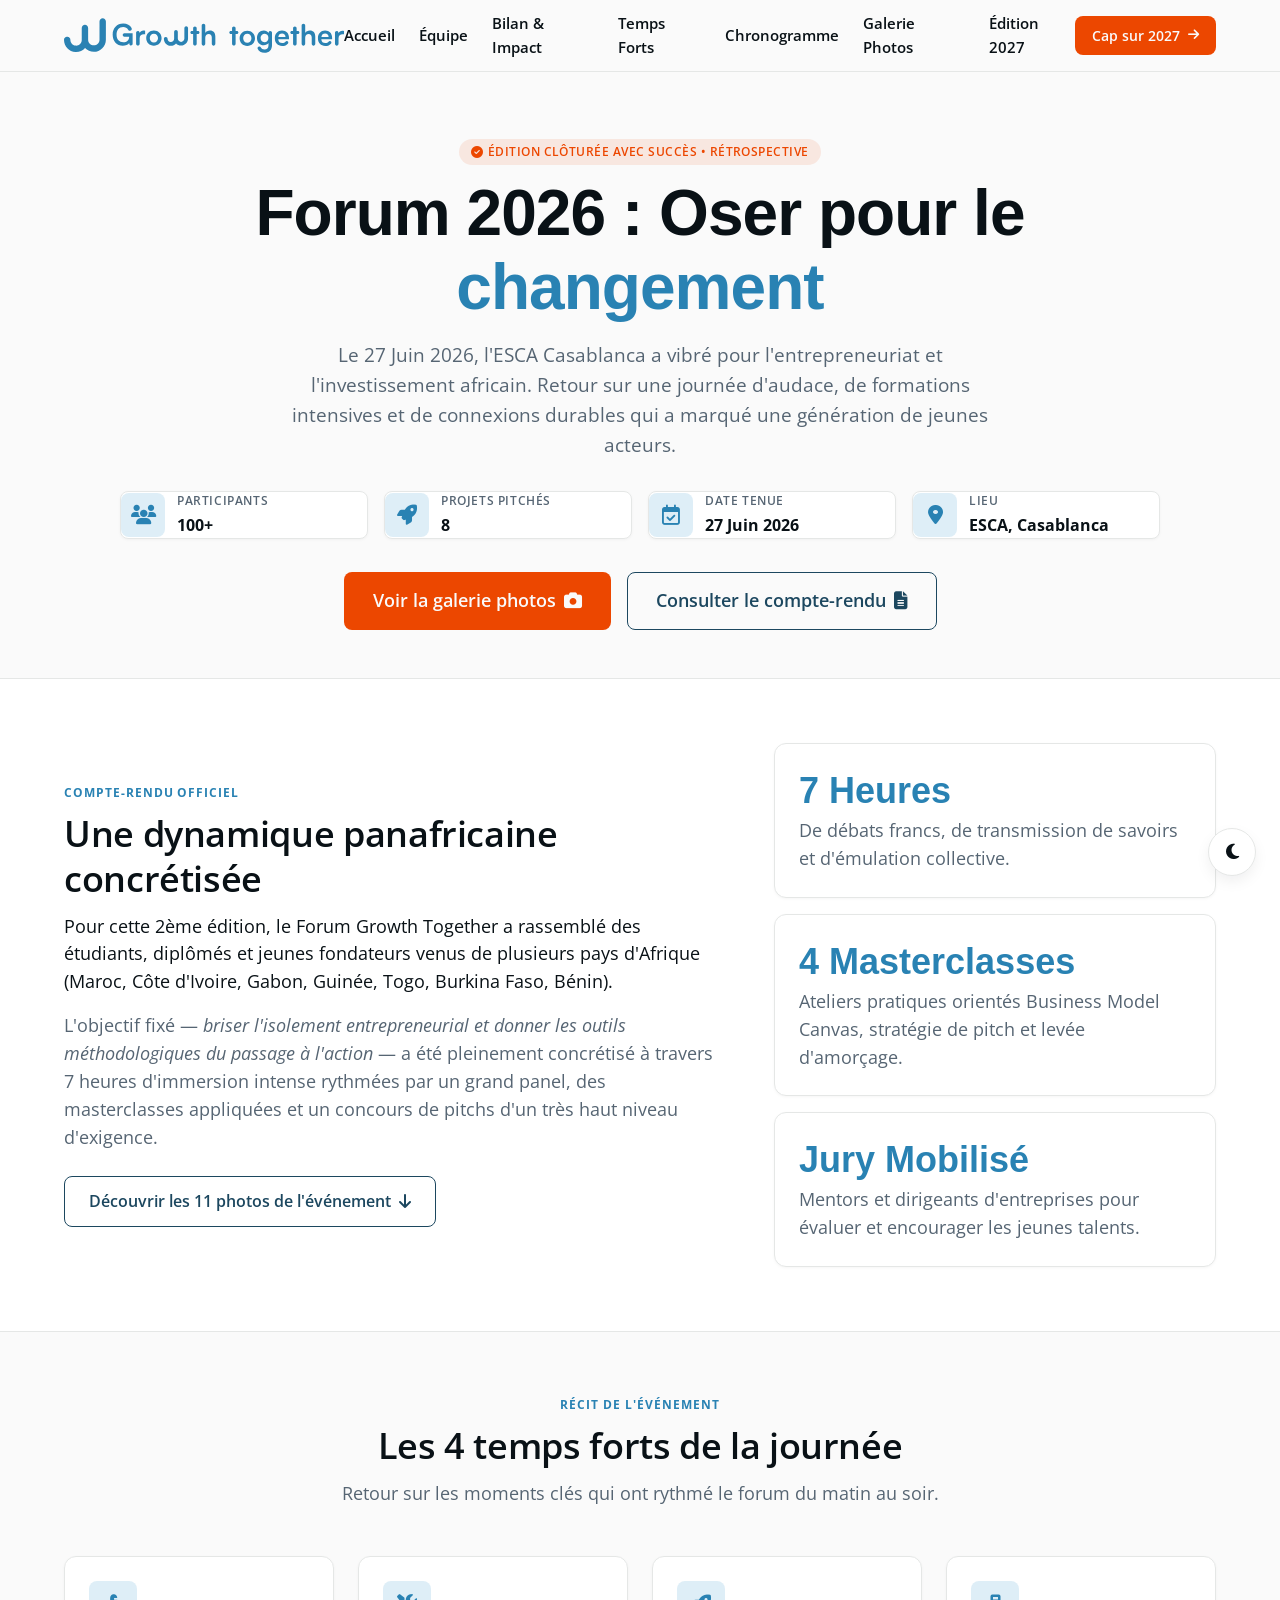
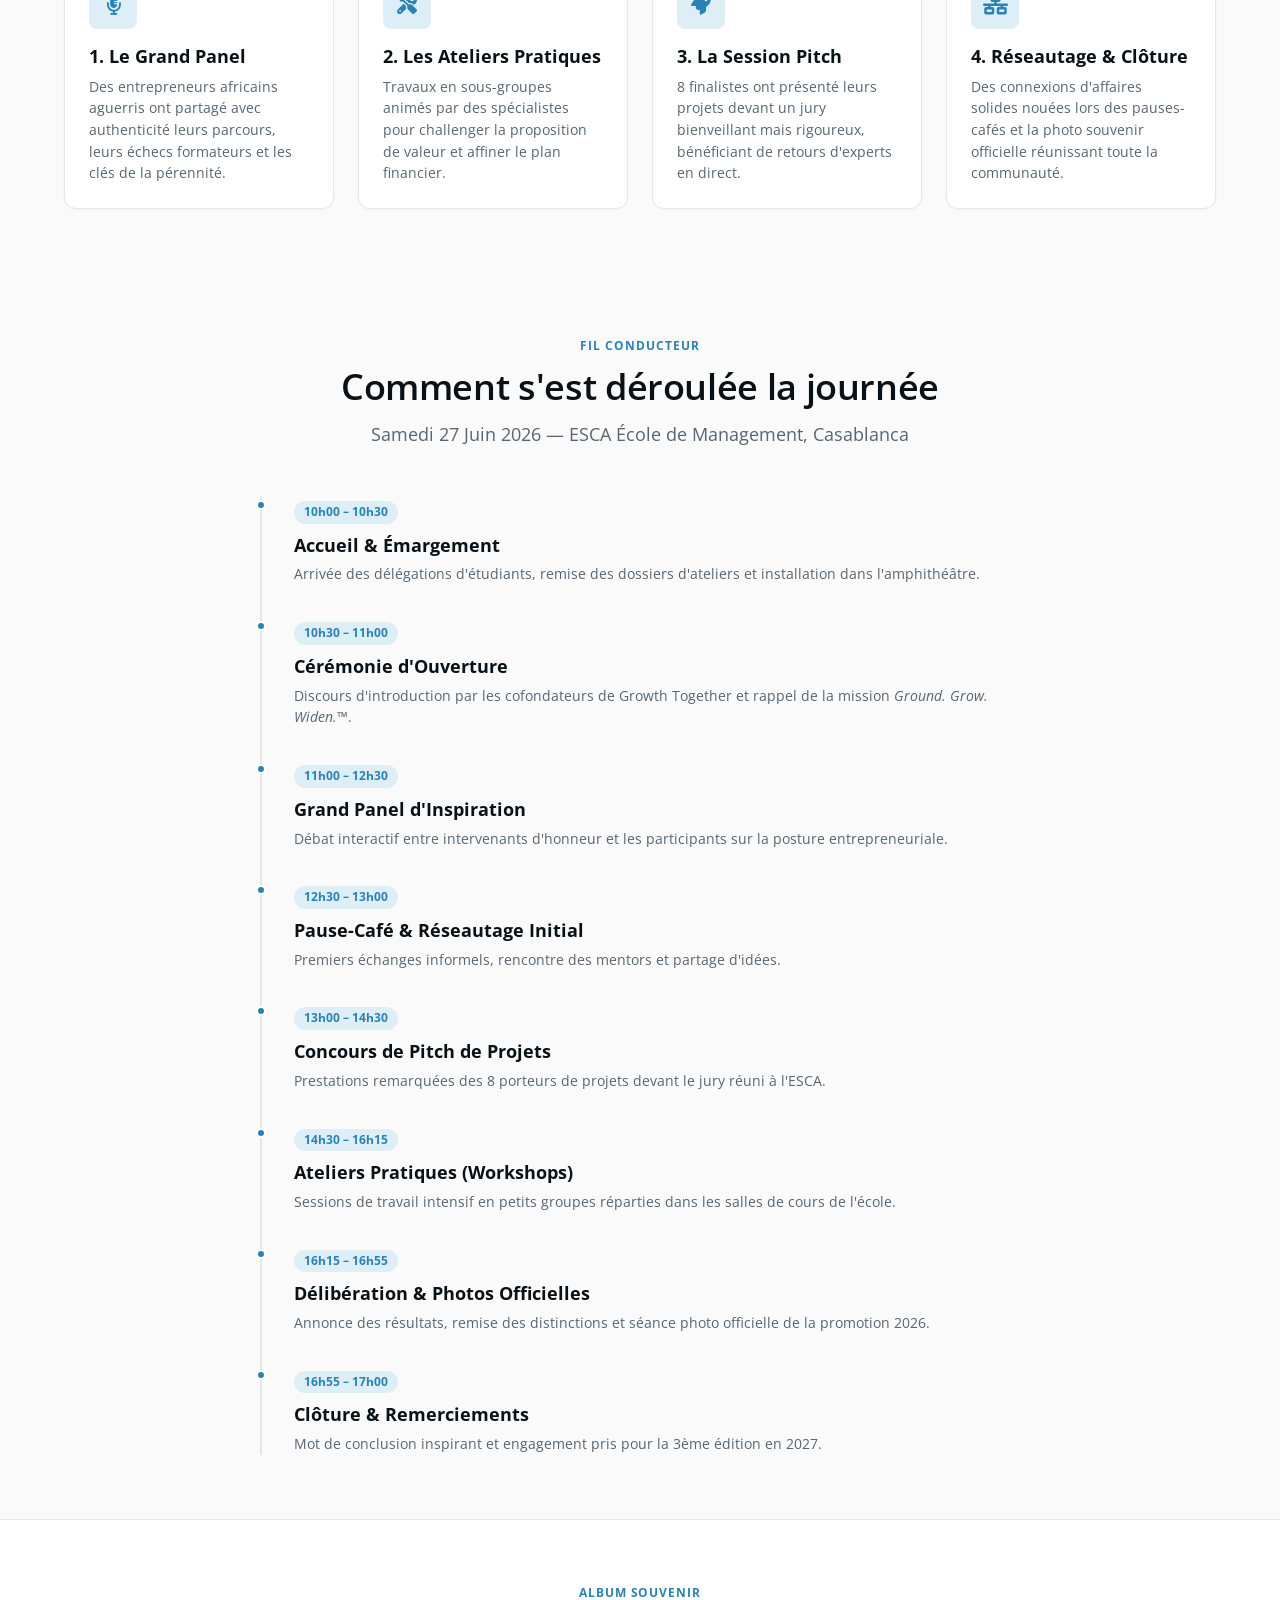
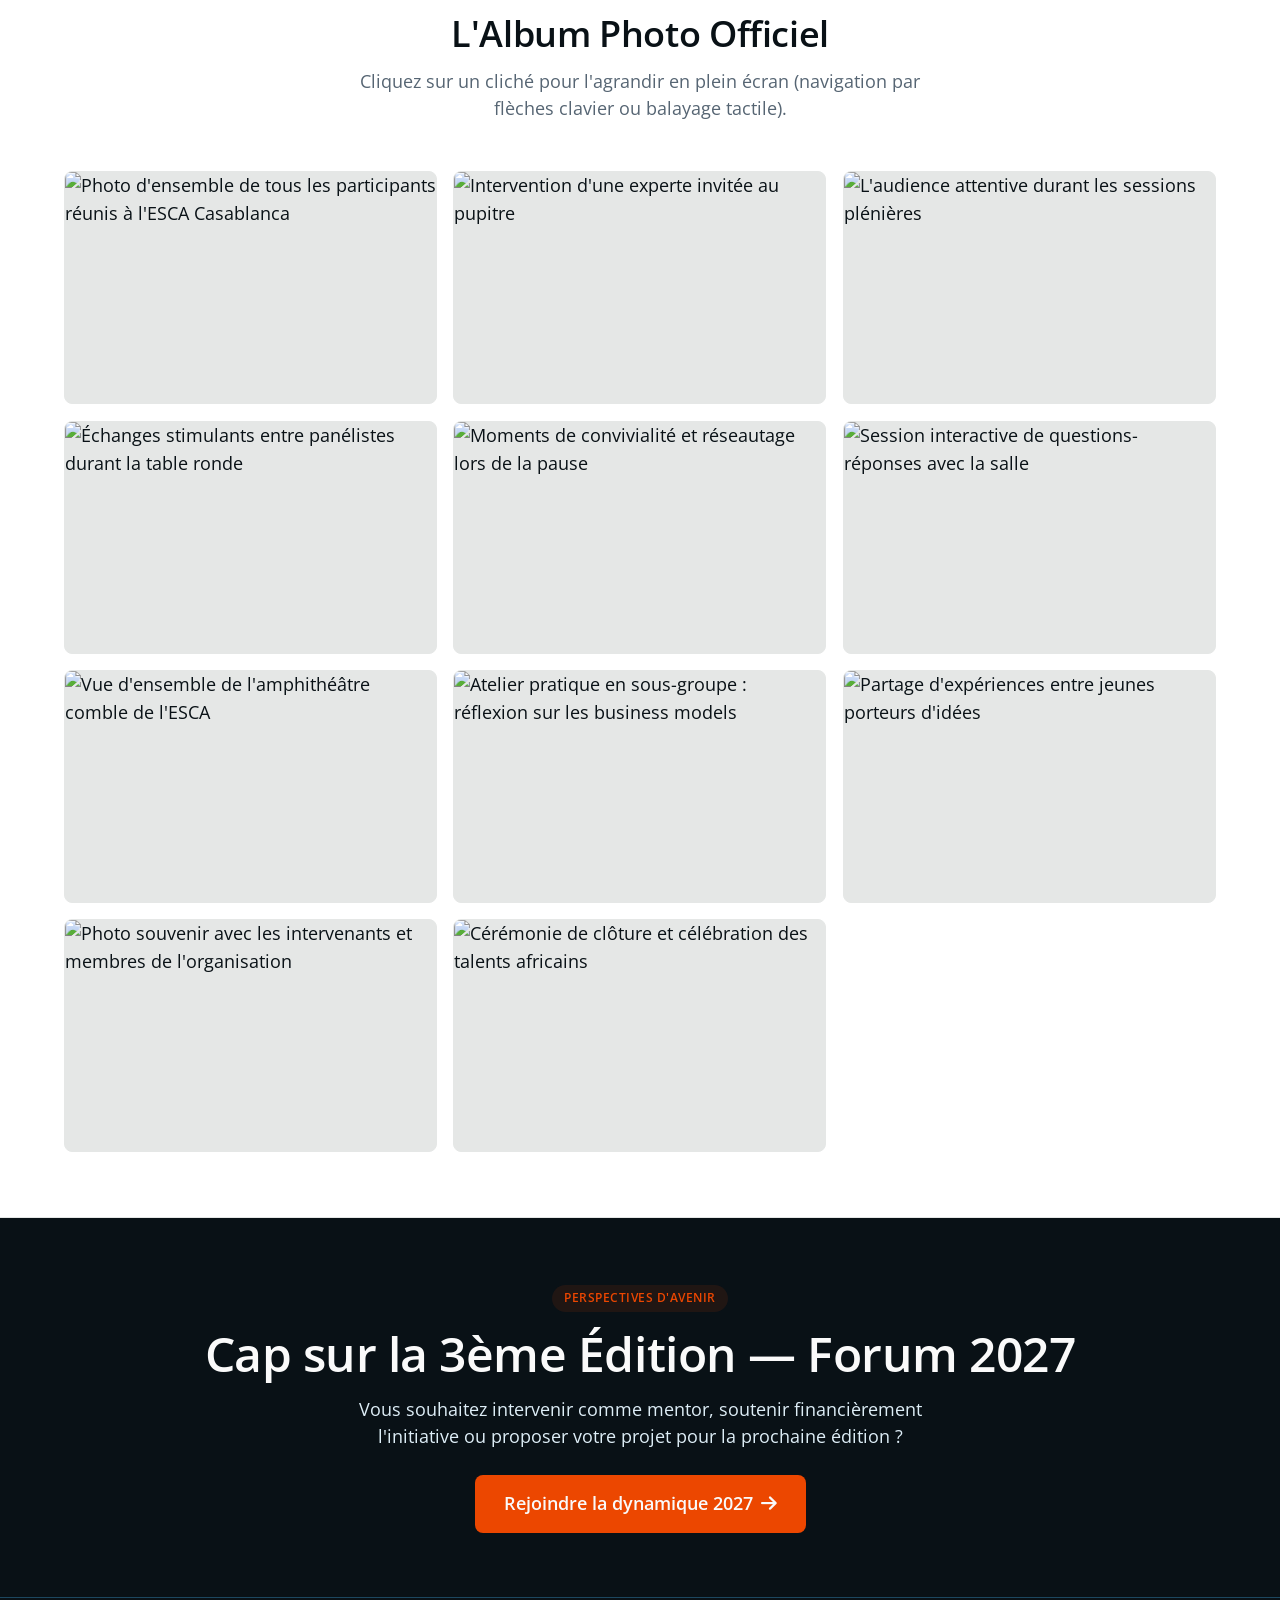
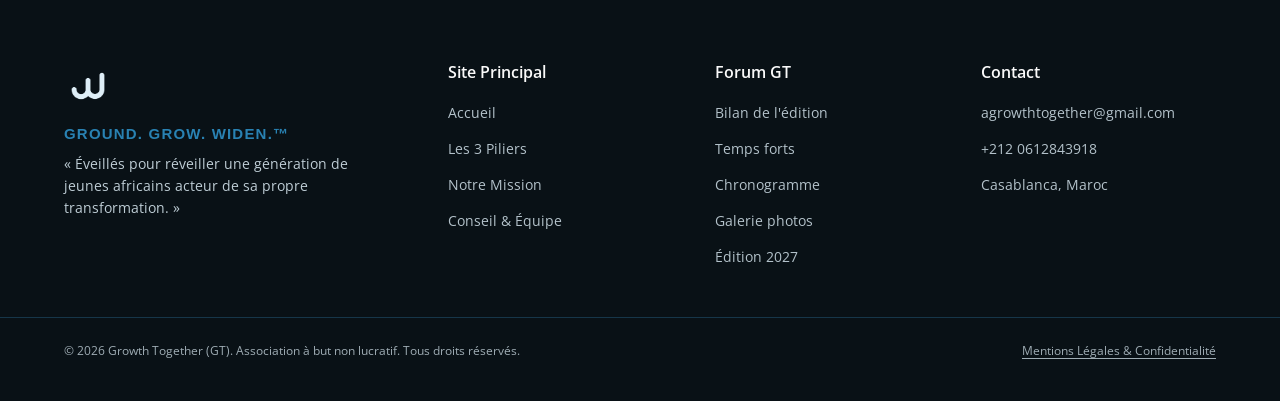
==== forum/index.html @ d7369651 "Refonte du site avec la nouvelle charte graphique GT - Nouvelle identité : logo, palette et tokens d" ====
<!DOCTYPE html>
<html lang="fr" data-theme="light">
<head>
  <meta charset="UTF-8">
  <meta name="viewport" content="width=device-width, initial-scale=1.0">
  <title>Rétrospective Forum Growth Together 2026 | Oser pour le changement</title>
  <meta name="description" content="Rétrospective complète de la 2ème édition du Forum sur l'entrepreneuriat et l'investissement de Growth Together, tenue le 27 Juin 2026 à l'ESCA Casablanca.">
  
  <!-- Favicon -->
  <link rel="icon" type="image/png" href="../assets/logo.png">

  <!-- Polices Officielles du Design System : Satoshi & Open Sans -->
  <link rel="preconnect" href="https://api.fontshare.com">
  <link rel="preconnect" href="https://fonts.googleapis.com">
  <link rel="preconnect" href="https://fonts.gstatic.com" crossorigin>
  <link rel="stylesheet" href="https://api.fontshare.com/v2/css?f[]=satoshi@500,700&display=swap">
  <link rel="stylesheet" href="https://fonts.googleapis.com/css2?family=Open+Sans:ital,wght@0,400;0,500;0,600;0,700;1,400;1,600&display=swap">

  <!-- Icônes Font Awesome -->
  <link rel="stylesheet" href="https://cdnjs.cloudflare.com/ajax/libs/font-awesome/6.4.0/css/all.min.css">

  <!-- Stylesheets -->
  <link rel="stylesheet" href="../css/tokens.css">
  <link rel="stylesheet" href="../css/style.css">
  <link rel="stylesheet" href="css/forum.css">

  <!-- Prévention du FOUC de thème -->
  <script>
    const savedTheme = localStorage.getItem('gt-theme');
    if (savedTheme === 'dark' || savedTheme === 'light') {
      document.documentElement.setAttribute('data-theme', savedTheme);
    }
  </script>
</head>

<body>
  <!-- Lien d'évitement accessibilité -->
  <a href="#main-content" class="sr-only-focusable">Aller au contenu principal</a>

  <!-- Barre de Navigation Supérieure -->
  <header>
    <nav class="navbar" id="navbar" aria-label="Navigation principale">
      <div class="container nav-container">
        <a href="../index.html" class="nav-brand" aria-label="Accueil Growth Together">
          <img src="../assets/Fichier 239gt logo.svg" alt="Growth Together" class="nav-logo-svg" height="38">
        </a>

        <div class="nav-menu" id="nav-menu">
          <a href="../index.html" class="nav-link">Accueil</a>
          <a href="../pages/membres-ag.html" class="nav-link">Équipe</a>
          <a href="#bilan" class="nav-link">Bilan & Impact</a>
          <a href="#temps-forts" class="nav-link">Temps Forts</a>
          <a href="#programme" class="nav-link">Chronogramme</a>
          <a href="#galerie" class="nav-link">Galerie Photos</a>
          <a href="#edition-2027" class="nav-link">Édition 2027</a>
        </div>

        <div class="nav-actions">
          <a href="#edition-2027" class="btn btn-accent btn-sm">
            Cap sur 2027 <i class="fas fa-arrow-right" aria-hidden="true" style="font-size: 0.8rem;"></i>
          </a>
          <button class="hamburger" id="hamburger" type="button" aria-label="Ouvrir le menu de navigation" aria-expanded="false" aria-controls="nav-menu">
            <i class="fas fa-bars" aria-hidden="true"></i>
          </button>
        </div>
      </div>
    </nav>
  </header>

  <!-- Contenu Principal -->
  <main id="main-content">
    
    <!-- Hero Forum Rétrospective -->
    <section class="forum-hero" id="hero">
      <div class="container">
        <div class="reveal">
          <span class="badge badge-accent">
            <i class="fas fa-check-circle" aria-hidden="true"></i> Édition Clôturée avec Succès • Rétrospective
          </span>
          <h1 class="forum-hero-title">Forum 2026 : Oser pour le <span class="text-elan">changement</span></h1>
          <p class="forum-hero-subtitle">
            Le 27 Juin 2026, l'ESCA Casablanca a vibré pour l'entrepreneuriat et l'investissement africain. Retour sur une journée d'audace, de formations intensives et de connexions durables qui a marqué une génération de jeunes acteurs.
          </p>
        </div>

        <!-- Barre de Métadonnées Rétrospective -->
        <div class="event-meta-bar reveal reveal-delay-1" aria-label="Bilan chiffré de l'événement">
          <div class="event-meta-item">
            <div class="event-meta-icon" aria-hidden="true">
              <i class="fas fa-users"></i>
            </div>
            <div>
              <span class="event-meta-label">Participants</span>
              <span class="event-meta-value counter-animated" data-target="100" data-suffix="+">0</span>
            </div>
          </div>

          <div class="event-meta-item">
            <div class="event-meta-icon" aria-hidden="true">
              <i class="fas fa-rocket"></i>
            </div>
            <div>
              <span class="event-meta-label">Projets pitchés</span>
              <span class="event-meta-value counter-animated" data-target="8">0</span>
            </div>
          </div>

          <div class="event-meta-item">
            <div class="event-meta-icon" aria-hidden="true">
              <i class="far fa-calendar-check"></i>
            </div>
            <div>
              <span class="event-meta-label">Date tenue</span>
              <span class="event-meta-value">27 Juin 2026</span>
            </div>
          </div>

          <div class="event-meta-item">
            <div class="event-meta-icon" aria-hidden="true">
              <i class="fas fa-map-marker-alt"></i>
            </div>
            <div>
              <span class="event-meta-label">Lieu</span>
              <span class="event-meta-value">ESCA, Casablanca</span>
            </div>
          </div>
        </div>

        <div class="reveal reveal-delay-2" style="display: flex; justify-content: center; gap: var(--gt-space-4); flex-wrap: wrap;">
          <a href="#galerie" class="btn btn-accent btn-lg">
            Voir la galerie photos <i class="fas fa-camera" aria-hidden="true"></i>
          </a>
          <a href="#bilan" class="btn btn-secondary btn-lg">
            Consulter le compte-rendu <i class="fas fa-file-alt" aria-hidden="true"></i>
          </a>
        </div>
      </div>
    </section>

    <!-- Bilan & Synthèse de l'Édition -->
    <section class="forum-about-section" id="bilan">
      <div class="container">
        <div class="forum-about-grid">
          <div class="reveal">
            <span class="section-tag">Compte-Rendu Officiel</span>
            <h2 class="section-title">Une dynamique panafricaine concrétisée</h2>
            <p>
              Pour cette 2ème édition, le Forum Growth Together a rassemblé des étudiants, diplômés et jeunes fondateurs venus de plusieurs pays d'Afrique (Maroc, Côte d'Ivoire, Gabon, Guinée, Togo, Burkina Faso, Bénin).
            </p>
            <p class="text-muted">
              L'objectif fixé — <em>briser l'isolement entrepreneurial et donner les outils méthodologiques du passage à l'action</em> — a été pleinement concrétisé à travers 7 heures d'immersion intense rythmées par un grand panel, des masterclasses appliquées et un concours de pitchs d'un très haut niveau d'exigence.
            </p>
            <div style="margin-top: var(--gt-space-6);">
              <a href="#galerie" class="btn btn-secondary">Découvrir les 11 photos de l'événement <i class="fas fa-arrow-down" aria-hidden="true"></i></a>
            </div>
          </div>

          <div class="forum-key-stats reveal reveal-delay-1">
            <article class="gt-card forum-key-card">
              <h3>7 Heures</h3>
              <p class="text-muted" style="margin-bottom: 0;">De débats francs, de transmission de savoirs et d'émulation collective.</p>
            </article>
            <article class="gt-card forum-key-card">
              <h3>4 Masterclasses</h3>
              <p class="text-muted" style="margin-bottom: 0;">Ateliers pratiques orientés Business Model Canvas, stratégie de pitch et levée d'amorçage.</p>
            </article>
            <article class="gt-card forum-key-card">
              <h3>Jury Mobilisé</h3>
              <p class="text-muted" style="margin-bottom: 0;">Mentors et dirigeants d'entreprises pour évaluer et encourager les jeunes talents.</p>
            </article>
          </div>
        </div>
      </div>
    </section>

    <!-- 4 Temps Forts de l'Édition -->
    <section class="forum-highlights-section" id="temps-forts">
      <div class="container">
        <div class="section-header text-center reveal">
          <span class="section-tag">Récit de l'Événement</span>
          <h2 class="section-title">Les 4 temps forts de la journée</h2>
          <p class="section-subtitle text-center">
            Retour sur les moments clés qui ont rythmé le forum du matin au soir.
          </p>
        </div>

        <div class="highlights-grid">
          <article class="gt-card highlight-card reveal">
            <div class="highlight-icon" aria-hidden="true">
              <i class="fas fa-microphone-alt"></i>
            </div>
            <h3>1. Le Grand Panel</h3>
            <p>Des entrepreneurs africains aguerris ont partagé avec authenticité leurs parcours, leurs échecs formateurs et les clés de la pérennité.</p>
          </article>

          <article class="gt-card highlight-card reveal reveal-delay-1">
            <div class="highlight-icon" aria-hidden="true">
              <i class="fas fa-tools"></i>
            </div>
            <h3>2. Les Ateliers Pratiques</h3>
            <p>Travaux en sous-groupes animés par des spécialistes pour challenger la proposition de valeur et affiner le plan financier.</p>
          </article>

          <article class="gt-card highlight-card reveal reveal-delay-2">
            <div class="highlight-icon" aria-hidden="true">
              <i class="fas fa-rocket"></i>
            </div>
            <h3>3. La Session Pitch</h3>
            <p>8 finalistes ont présenté leurs projets devant un jury bienveillant mais rigoureux, bénéficiant de retours d'experts en direct.</p>
          </article>

          <article class="gt-card highlight-card reveal reveal-delay-3">
            <div class="highlight-icon" aria-hidden="true">
              <i class="fas fa-network-wired"></i>
            </div>
            <h3>4. Réseautage & Clôture</h3>
            <p>Des connexions d'affaires solides nouées lors des pauses-cafés et la photo souvenir officielle réunissant toute la communauté.</p>
          </article>
        </div>
      </div>
    </section>

    <!-- Chronogramme / Rétrospective de la Journée -->
    <section class="timeline-section" id="programme">
      <div class="container">
        <div class="section-header text-center reveal">
          <span class="section-tag">Fil Conducteur</span>
          <h2 class="section-title">Comment s'est déroulée la journée</h2>
          <p class="section-subtitle text-center">
            Samedi 27 Juin 2026 — ESCA École de Management, Casablanca
          </p>
        </div>

        <div class="timeline reveal">
          <div class="timeline-item">
            <div class="timeline-dot"></div>
            <span class="timeline-time">10h00 – 10h30</span>
            <div class="timeline-title">Accueil & Émargement</div>
            <p class="timeline-desc">Arrivée des délégations d'étudiants, remise des dossiers d'ateliers et installation dans l'amphithéâtre.</p>
          </div>

          <div class="timeline-item">
            <div class="timeline-dot"></div>
            <span class="timeline-time">10h30 – 11h00</span>
            <div class="timeline-title">Cérémonie d'Ouverture</div>
            <p class="timeline-desc">Discours d'introduction par les cofondateurs de Growth Together et rappel de la mission <em>Ground. Grow. Widen.™</em>.</p>
          </div>

          <div class="timeline-item">
            <div class="timeline-dot"></div>
            <span class="timeline-time">11h00 – 12h30</span>
            <div class="timeline-title">Grand Panel d'Inspiration</div>
            <p class="timeline-desc">Débat interactif entre intervenants d'honneur et les participants sur la posture entrepreneuriale.</p>
          </div>

          <div class="timeline-item">
            <div class="timeline-dot"></div>
            <span class="timeline-time">12h30 – 13h00</span>
            <div class="timeline-title">Pause-Café & Réseautage Initial</div>
            <p class="timeline-desc">Premiers échanges informels, rencontre des mentors et partage d'idées.</p>
          </div>

          <div class="timeline-item">
            <div class="timeline-dot"></div>
            <span class="timeline-time">13h00 – 14h30</span>
            <div class="timeline-title">Concours de Pitch de Projets</div>
            <p class="timeline-desc">Prestations remarquées des 8 porteurs de projets devant le jury réuni à l'ESCA.</p>
          </div>

          <div class="timeline-item">
            <div class="timeline-dot"></div>
            <span class="timeline-time">14h30 – 16h15</span>
            <div class="timeline-title">Ateliers Pratiques (Workshops)</div>
            <p class="timeline-desc">Sessions de travail intensif en petits groupes réparties dans les salles de cours de l'école.</p>
          </div>

          <div class="timeline-item">
            <div class="timeline-dot"></div>
            <span class="timeline-time">16h15 – 16h55</span>
            <div class="timeline-title">Délibération & Photos Officielles</div>
            <p class="timeline-desc">Annonce des résultats, remise des distinctions et séance photo officielle de la promotion 2026.</p>
          </div>

          <div class="timeline-item">
            <div class="timeline-dot"></div>
            <span class="timeline-time">16h55 – 17h00</span>
            <div class="timeline-title">Clôture & Remerciements</div>
            <p class="timeline-desc">Mot de conclusion inspirant et engagement pris pour la 3ème édition en 2027.</p>
          </div>
        </div>
      </div>
    </section>

    <!-- Galerie Photos de la 1ère & 2ème Édition -->
    <section class="gallery-section" id="galerie">
      <div class="container">
        <div class="section-header text-center reveal">
          <span class="section-tag">Album Souvenir</span>
          <h2 class="section-title">L'Album Photo Officiel</h2>
          <p class="section-subtitle text-center">
            Cliquez sur un cliché pour l'agrandir en plein écran (navigation par flèches clavier ou balayage tactile).
          </p>
        </div>

        <div class="gallery-grid" aria-label="Galerie photographique">
          <div class="gallery-item reveal">
            <img src="../assets/photos/forum/IMG_0652.jpg" alt="Photo d'ensemble de tous les participants réunis à l'ESCA Casablanca" loading="lazy">
            <div class="gallery-overlay" aria-hidden="true"><i class="fas fa-search-plus"></i></div>
          </div>
          <div class="gallery-item reveal reveal-delay-1">
            <img src="../assets/photos/forum/IMG_0234.jpg" alt="Intervention d'une experte invitée au pupitre" loading="lazy">
            <div class="gallery-overlay" aria-hidden="true"><i class="fas fa-search-plus"></i></div>
          </div>
          <div class="gallery-item reveal reveal-delay-2">
            <img src="../assets/photos/forum/IMG_0280.jpg" alt="L'audience attentive durant les sessions plénières" loading="lazy">
            <div class="gallery-overlay" aria-hidden="true"><i class="fas fa-search-plus"></i></div>
          </div>
          <div class="gallery-item reveal">
            <img src="../assets/photos/forum/IMG_0385.jpg" alt="Échanges stimulants entre panélistes durant la table ronde" loading="lazy">
            <div class="gallery-overlay" aria-hidden="true"><i class="fas fa-search-plus"></i></div>
          </div>
          <div class="gallery-item reveal reveal-delay-1">
            <img src="../assets/photos/forum/IMG_0203.jpg" alt="Moments de convivialité et réseautage lors de la pause" loading="lazy">
            <div class="gallery-overlay" aria-hidden="true"><i class="fas fa-search-plus"></i></div>
          </div>
          <div class="gallery-item reveal reveal-delay-2">
            <img src="../assets/photos/forum/IMG_0223.jpg" alt="Session interactive de questions-réponses avec la salle" loading="lazy">
            <div class="gallery-overlay" aria-hidden="true"><i class="fas fa-search-plus"></i></div>
          </div>
          <div class="gallery-item reveal">
            <img src="../assets/photos/forum/IMG_0259.jpg" alt="Vue d'ensemble de l'amphithéâtre comble de l'ESCA" loading="lazy">
            <div class="gallery-overlay" aria-hidden="true"><i class="fas fa-search-plus"></i></div>
          </div>
          <div class="gallery-item reveal reveal-delay-1">
            <img src="../assets/photos/forum/IMG_0447.jpg" alt="Atelier pratique en sous-groupe : réflexion sur les business models" loading="lazy">
            <div class="gallery-overlay" aria-hidden="true"><i class="fas fa-search-plus"></i></div>
          </div>
          <div class="gallery-item reveal reveal-delay-2">
            <img src="../assets/photos/forum/IMG_0464.jpg" alt="Partage d'expériences entre jeunes porteurs d'idées" loading="lazy">
            <div class="gallery-overlay" aria-hidden="true"><i class="fas fa-search-plus"></i></div>
          </div>
          <div class="gallery-item reveal">
            <img src="../assets/photos/forum/IMG_0471.jpg" alt="Photo souvenir avec les intervenants et membres de l'organisation" loading="lazy">
            <div class="gallery-overlay" aria-hidden="true"><i class="fas fa-search-plus"></i></div>
          </div>
          <div class="gallery-item reveal reveal-delay-1">
            <img src="../assets/photos/forum/IMG_0639.jpg" alt="Cérémonie de clôture et célébration des talents africains" loading="lazy">
            <div class="gallery-overlay" aria-hidden="true"><i class="fas fa-search-plus"></i></div>
          </div>
        </div>
      </div>
    </section>

    <!-- Modal Lightbox Accessible -->
    <div class="lightbox" id="lightbox" role="dialog" aria-modal="true" aria-label="Aperçu d'image" aria-hidden="true">
      <button class="lightbox-btn lightbox-close" id="lightbox-close" type="button" aria-label="Fermer la vue agrandie">
        <i class="fas fa-times" aria-hidden="true"></i>
      </button>
      <button class="lightbox-btn lightbox-prev" id="lightbox-prev" type="button" aria-label="Image précédente">
        <i class="fas fa-chevron-left" aria-hidden="true"></i>
      </button>
      <button class="lightbox-btn lightbox-next" id="lightbox-next" type="button" aria-label="Image suivante">
        <i class="fas fa-chevron-right" aria-hidden="true"></i>
      </button>

      <div class="lightbox-content">
        <img src="" alt="" class="lightbox-img" id="lightbox-img">
        <p class="lightbox-caption" id="lightbox-caption"></p>
        <span class="lightbox-counter" id="lightbox-counter"></span>
      </div>
    </div>

    <!-- Section Cap sur 2027 -->
    <section class="register-cta-section" id="edition-2027">
      <div class="container reveal">
        <span class="badge badge-accent" style="margin-bottom: var(--gt-space-3);">Perspectives d'Avenir</span>
        <h2>Cap sur la 3ème Édition — Forum 2027</h2>
        <p>
          Vous souhaitez intervenir comme mentor, soutenir financièrement l'initiative ou proposer votre projet pour la prochaine édition ?
        </p>
        <div style="margin-top: var(--gt-space-6);">
          <a href="../index.html#contact" class="btn btn-accent btn-lg">
            Rejoindre la dynamique 2027 <i class="fas fa-arrow-right" aria-hidden="true"></i>
          </a>
        </div>
      </div>
    </section>

  </main>

  <!-- Footer Institutionnel Nuit Profonde (#091116) -->
  <footer class="footer">
    <div class="container footer-grid">
      <!-- 1. Marque -->
      <div class="footer-brand">
        <img src="../assets/logo.png" alt="Growth Together" class="footer-logo" width="48" height="48">
        <div class="footer-baseline">Ground. Grow. Widen.™</div>
        <p class="footer-quote">
          « Éveillés pour réveiller une génération de jeunes africains acteur de sa propre transformation. »
        </p>
      </div>

      <!-- 2. Démarche -->
      <div class="footer-column">
        <h3>Site Principal</h3>
        <ul class="footer-links">
          <li><a href="../index.html" class="footer-link">Accueil</a></li>
          <li><a href="../index.html#piliers" class="footer-link">Les 3 Piliers</a></li>
          <li><a href="../index.html#mission" class="footer-link">Notre Mission</a></li>
          <li><a href="../pages/membres-ag.html" class="footer-link">Conseil & Équipe</a></li>
        </ul>
      </div>

      <!-- 3. Forum -->
      <div class="footer-column">
        <h3>Forum GT</h3>
        <ul class="footer-links">
          <li><a href="#bilan" class="footer-link">Bilan de l'édition</a></li>
          <li><a href="#temps-forts" class="footer-link">Temps forts</a></li>
          <li><a href="#programme" class="footer-link">Chronogramme</a></li>
          <li><a href="#galerie" class="footer-link">Galerie photos</a></li>
          <li><a href="#edition-2027" class="footer-link">Édition 2027</a></li>
        </ul>
      </div>

      <!-- 4. Contact -->
      <div class="footer-column">
        <h3>Contact</h3>
        <ul class="footer-links">
          <li><a href="mailto:agrowthtogether@gmail.com" class="footer-link">agrowthtogether@gmail.com</a></li>
          <li><a href="tel:+2120612843918" class="footer-link">+212 0612843918</a></li>
          <li><span class="footer-link">Casablanca, Maroc</span></li>
        </ul>
      </div>
    </div>

    <!-- Mention légale basse -->
    <div class="footer-bottom">
      <div class="container footer-bottom-content">
        <p>&copy; 2026 Growth Together (GT). Association à but non lucratif. Tous droits réservés.</p>
        <p><a href="../pages/mentions-legales.html">Mentions Légales & Confidentialité</a></p>
      </div>
    </div>
  </footer>

  <!-- Commutateur de Thème Accessible -->
  <button class="theme-toggle-btn" id="theme-toggle" type="button" aria-label="Basculer le mode d'affichage" title="Changer de thème">
    <i class="fas fa-moon icon-moon" aria-hidden="true"></i>
    <i class="fas fa-sun icon-sun" aria-hidden="true"></i>
  </button>

  <!-- Scripts -->
  <script src="../js/main.js"></script>
  <script src="js/forum.js"></script>
</body>
</html>
---- css/tokens.css ----
/**
 * GROWTH TOGETHER (GT) — DESIGN TOKENS
 * Source d'autorité principale : DESIGN_SYSTEM.md (Charte graphique GT 1)
 * Version : 1.0.0
 */

:root {
  /* ==========================================================================
     1. COULEURS DE LA CHARTE (VALEURS ABSOLUES) [EXPLICITE]
     Règle absolue : JAMAIS de noir absolu.
     ========================================================================== */
  --gt-color-nuit-profonde: #091116; /* RGB(9, 17, 22) - Structure & texte */
  --gt-color-bleu-elan:     #2982B3; /* RGB(41, 130, 179) - Action principale */
  --gt-color-bleu-ardoise:  #1C475F; /* RGB(28, 71, 95) - Structure & dark secondary */
  --gt-color-bleu-brume:    #DEEEF7; /* RGB(222, 238, 247) - Teinte douce & surfaces */
  --gt-color-blanc-neutre:  #FAFAFA; /* RGB(250, 250, 250) - Fond clair & texte inverse */
  
  --gt-color-orange-elan:   #EC4700; /* RGB(236, 71, 0) - Accent conversion & énergie */
  --gt-color-gris-neutre:   #E5E7E6; /* RGB(229, 231, 230) - Bordures & séparateurs */

  /* ==========================================================================
     2. TOKENS SÉMANTIQUES (THÈME CLAIR PAR DÉFAUT) [DÉDUITE]
     ========================================================================== */
  --gt-bg-page:         var(--gt-color-blanc-neutre);
  --gt-bg-surface:      #FFFFFF;
  --gt-bg-subtle:       var(--gt-color-bleu-brume);
  --gt-bg-muted:        var(--gt-color-gris-neutre);
  --gt-bg-inverse:      var(--gt-color-nuit-profonde);
  --gt-bg-header:       rgba(250, 250, 250, 0.92);

  --gt-text-primary:    var(--gt-color-nuit-profonde);
  --gt-text-secondary:  var(--gt-color-bleu-ardoise);
  --gt-text-muted:      #566573;
  --gt-text-inverse:    var(--gt-color-blanc-neutre);

  --gt-interactive-primary:        var(--gt-color-bleu-elan);
  --gt-interactive-primary-hover:  var(--gt-color-bleu-ardoise);
  --gt-interactive-primary-active: #153648;
  --gt-interactive-accent:         var(--gt-color-orange-elan);
  --gt-interactive-accent-hover:   #C93D00;
  --gt-interactive-accent-active:  #A63200;

  --gt-border-subtle:   var(--gt-color-gris-neutre);
  --gt-border-medium:   #CAD1D5;
  --gt-border-strong:   var(--gt-color-bleu-ardoise);
  --gt-border-focus:    var(--gt-color-bleu-elan);

  /* Statuts fonctionnels */
  --gt-status-success:  #1E824C;
  --gt-status-warning:  #EC4700;
  --gt-status-error:    #D92525;
  --gt-status-info:     #2982B3;

  /* ==========================================================================
     3. TYPOGRAPHIE & ÉCHELLE DE TEXTE [EXPLICITE] & [DÉDUITE]
     ========================================================================== */
  --gt-font-display: 'Satoshi', -apple-system, BlinkMacSystemFont, 'Segoe UI', Roboto, sans-serif;
  --gt-font-body:    'Open Sans', -apple-system, BlinkMacSystemFont, 'Segoe UI', Roboto, sans-serif;

  /* Graisses */
  --gt-font-weight-regular:  400;
  --gt-font-weight-medium:   500;
  --gt-font-weight-semibold: 600;
  --gt-font-weight-bold:     700;

  /* Tailles typographiques proportionnelles */
  --gt-text-xs:   0.75rem;    /* 12px - micro / overline */
  --gt-text-sm:   0.875rem;   /* 14px - légende / caption */
  --gt-text-base: 1rem;       /* 16px - corps compact / formulaires */
  --gt-text-lg:   1.125rem;   /* 18px - corps standard charte (leading 28px) */
  --gt-text-xl:   1.25rem;    /* 20px - sous-titres / sections H3 */
  --gt-text-2xl:  1.5rem;     /* 24px - cartes majeures */
  --gt-text-3xl:  2.25rem;    /* 36px - sous-titres H2 (exactement 50% de H1) */
  --gt-text-4xl:  3rem;       /* 48px - titres H1 standards */
  --gt-text-5xl:  4.5rem;     /* 72px - grand titre H1 / Display H0 desktop */

  /* Interlignages (Line-Heights) */
  --gt-leading-none:    1;
  --gt-leading-tight:   1.15;
  --gt-leading-snug:    1.25;
  --gt-leading-normal:  1.55; /* ~28px pour un texte à 18px */
  --gt-leading-relaxed: 1.7;

  /* ==========================================================================
     4. ÉCHELLE SPATIALE & LAYOUT (GRILLE 8PT) [PROPOSÉE POUR LE WEB]
     ========================================================================== */
  --gt-space-1:  0.25rem;  /* 4px */
  --gt-space-2:  0.5rem;   /* 8px */
  --gt-space-3:  0.75rem;  /* 12px */
  --gt-space-4:  1rem;     /* 16px */
  --gt-space-6:  1.5rem;   /* 24px */
  --gt-space-8:  2rem;     /* 32px */
  --gt-space-10: 2.5rem;   /* 40px */
  --gt-space-12: 3rem;     /* 48px */
  --gt-space-16: 4rem;     /* 64px */
  --gt-space-20: 5rem;     /* 80px */
  --gt-space-24: 6rem;     /* 96px */
  --gt-space-32: 8rem;     /* 128px */

  --gt-container-narrow:  768px;
  --gt-container-default: 1200px;
  --gt-container-wide:    1360px;

  /* ==========================================================================
     5. RAYONS DE COURBURE & SURFACES [DÉDUITE] & [PROPOSÉE POUR LE WEB]
     ========================================================================== */
  --gt-radius-none: 0px;
  --gt-radius-sm:   4px;
  --gt-radius-md:   8px;
  --gt-radius-lg:   12px;
  --gt-radius-xl:   16px;
  --gt-radius-full: 9999px;

  /* Ombres & Élévation (Discrètes, zéro ombre lourde / Zéro gradient) [EXPLICITE] */
  --gt-shadow-none:   none;
  --gt-shadow-card:   0 1px 3px rgba(9, 17, 22, 0.04);
  --gt-shadow-hover:  0 6px 16px -2px rgba(9, 17, 22, 0.08);
  --gt-shadow-modal:  0 16px 36px -4px rgba(9, 17, 22, 0.16);
  --gt-card-border:   1px solid var(--gt-border-subtle);

  /* ==========================================================================
     6. MOTION & TRANSITIONS [PROPOSÉE POUR LE WEB]
     ========================================================================== */
  --gt-ease-standard: cubic-bezier(0.4, 0, 0.2, 1);
  --gt-duration-fast:   150ms;
  --gt-duration-normal: 250ms;
  --gt-duration-slow:   400ms;
  --gt-transition:      all var(--gt-duration-normal) var(--gt-ease-standard);

  /* Hauteurs d'en-tête */
  --gt-header-height: 72px;
  --gt-header-height-mobile: 60px;
}

/* ==========================================================================
   SUPPORT DARK MODE DÉDIÉ [DÉDUITE]
   ========================================================================== */
[data-theme="dark"], body.dark-mode {
  --gt-bg-page:         var(--gt-color-nuit-profonde);
  --gt-bg-surface:      #111E26;
  --gt-bg-subtle:       var(--gt-color-bleu-ardoise);
  --gt-bg-muted:        #1A2832;
  --gt-bg-inverse:      var(--gt-color-blanc-neutre);
  --gt-bg-header:       rgba(9, 17, 22, 0.92);

  --gt-text-primary:    var(--gt-color-blanc-neutre);
  --gt-text-secondary:  var(--gt-color-bleu-brume);
  --gt-text-muted:      #95A5B2;
  --gt-text-inverse:    var(--gt-color-nuit-profonde);

  --gt-interactive-primary:        var(--gt-color-bleu-elan);
  --gt-interactive-primary-hover:  #3FA0D6;
  --gt-interactive-primary-active: #5EB2E2;
  --gt-interactive-accent:         var(--gt-color-orange-elan);
  --gt-interactive-accent-hover:   #FF5A14;
  --gt-interactive-accent-active:  #FF773D;

  --gt-border-subtle:   #1C475F;
  --gt-border-medium:   #275C7A;
  --gt-border-strong:   var(--gt-color-bleu-brume);
  --gt-border-focus:    #3FA0D6;

  --gt-shadow-card:     0 1px 3px rgba(0, 0, 0, 0.2);
  --gt-shadow-hover:    0 6px 16px -2px rgba(0, 0, 0, 0.35);
  --gt-card-border:     1px solid #1C475F;
}
---- css/style.css ----
/**
 * GROWTH TOGETHER (GT) — MAIN STYLESHEET
 * Basé sur DESIGN_SYSTEM.md
 */

@import url('tokens.css');
@import url('https://api.fontshare.com/v2/css?f[]=satoshi@500,700&display=swap');
@import url('https://fonts.googleapis.com/css2?family=Open+Sans:ital,wght@0,400;0,500;0,600;0,700;1,400;1,600&display=swap');

/* ==========================================================================
   RESET & FONDATIONS
   ========================================================================== */
*, *::before, *::after {
  margin: 0;
  padding: 0;
  box-sizing: border-box;
}

html {
  scroll-behavior: smooth;
  font-size: 16px;
  -webkit-text-size-adjust: 100%;
}

body {
  font-family: var(--gt-font-body);
  font-size: var(--gt-text-lg); /* 18px standard charte */
  line-height: var(--gt-leading-normal); /* ~28px */
  color: var(--gt-text-primary);
  background-color: var(--gt-bg-page);
  min-height: 100vh;
  display: flex;
  flex-direction: column;
  overflow-x: hidden;
  position: relative;
  transition: background-color var(--gt-duration-normal) var(--gt-ease-standard),
              color var(--gt-duration-normal) var(--gt-ease-standard);
}

img, picture, video, canvas, svg {
  display: block;
  max-width: 100%;
  height: auto;
}

a {
  color: inherit;
  text-decoration: none;
  transition: color var(--gt-duration-fast) var(--gt-ease-standard);
}

ul, ol {
  list-style: none;
}

button, input, textarea, select {
  font: inherit;
  color: inherit;
  background: none;
  border: none;
}

/* Accessibilité Clavier (WCAG 2.1 AA) */
:focus-visible {
  outline: 2px solid var(--gt-border-focus);
  outline-offset: 2px;
}

.sr-only {
  position: absolute;
  width: 1px;
  height: 1px;
  padding: 0;
  margin: -1px;
  overflow: hidden;
  clip: rect(0, 0, 0, 0);
  white-space: nowrap;
  border: 0;
}

.sr-only-focusable:focus {
  position: fixed;
  top: 1rem;
  left: 1rem;
  z-index: 9999;
  width: auto;
  height: auto;
  padding: var(--gt-space-3) var(--gt-space-4);
  background-color: var(--gt-color-bleu-elan);
  color: var(--gt-color-blanc-neutre);
  font-weight: var(--gt-font-weight-semibold);
  border-radius: var(--gt-radius-md);
  clip: auto;
  white-space: normal;
  box-shadow: var(--gt-shadow-hover);
}

/* Réduction de Mouvement */
@media (prefers-reduced-motion: reduce) {
  *, *::before, *::after {
    animation-duration: 0.01ms !important;
    animation-iteration-count: 1 !important;
    transition-duration: 0.01ms !important;
    scroll-behavior: auto !important;
  }
}

/* ==========================================================================
   CONTENEURS & GRILLES
   ========================================================================== */
.container {
  width: 100%;
  max-width: var(--gt-container-default);
  margin-left: auto;
  margin-right: auto;
  padding-left: var(--gt-space-6);
  padding-right: var(--gt-space-6);
}

.container-narrow {
  max-width: var(--gt-container-narrow);
}

.container-wide {
  max-width: var(--gt-container-wide);
}

@media (max-width: 640px) {
  .container {
    padding-left: var(--gt-space-4);
    padding-right: var(--gt-space-4);
  }
}

/* ==========================================================================
   TYPOGRAPHIE ÉDITORIALE & HIÉRARCHIE
   ========================================================================== */
h1, h2, h3, h4, .font-display {
  font-family: var(--gt-font-display);
  color: var(--gt-text-primary);
  line-height: var(--gt-leading-tight);
}

/* H0 / Display Hero */
.display-title {
  font-family: var(--gt-font-display);
  font-size: var(--gt-text-5xl);
  font-weight: var(--gt-font-weight-bold);
  letter-spacing: -0.02em;
  line-height: var(--gt-leading-none);
}

/* Titre H1 */
h1, .h1-title {
  font-size: var(--gt-text-4xl);
  font-weight: var(--gt-font-weight-bold);
  letter-spacing: -0.015em;
  margin-bottom: var(--gt-space-4);
}

/* Sous-titre H2 : exactement la moitié du H1 (~36px) */
h2, .section-title {
  font-family: var(--gt-font-body);
  font-size: var(--gt-text-3xl);
  font-weight: var(--gt-font-weight-semibold);
  letter-spacing: -0.01em;
  line-height: var(--gt-leading-snug);
  margin-bottom: var(--gt-space-3);
}

/* Titre de bloc H3 */
h3, .card-title {
  font-family: var(--gt-font-body);
  font-size: var(--gt-text-xl);
  font-weight: var(--gt-font-weight-bold);
  line-height: var(--gt-leading-snug);
  margin-bottom: var(--gt-space-2);
}

/* Sous-titre de carte H4 */
h4 {
  font-family: var(--gt-font-body);
  font-size: var(--gt-text-base);
  font-weight: var(--gt-font-weight-semibold);
  line-height: var(--gt-leading-snug);
  margin-bottom: var(--gt-space-1);
}

p {
  margin-bottom: var(--gt-space-4);
}

.lead-text {
  font-size: 1.25rem;
  line-height: 1.6;
  color: var(--gt-text-secondary);
  max-width: 65ch;
}

.text-constrained {
  max-width: 68ch; /* Limite ergonomique de lecture */
}

/* Couleurs de texte conformes à la charte */
.text-elan {
  color: var(--gt-color-bleu-elan);
}

.text-ardoise {
  color: var(--gt-color-bleu-ardoise);
}

.text-orange {
  color: var(--gt-color-orange-elan);
}

.text-muted {
  color: var(--gt-text-muted);
}

.text-center {
  text-align: center;
}

/* ==========================================================================
   COMPOSANTS UI : BOUTONS
   ========================================================================== */
.btn {
  display: inline-flex;
  align-items: center;
  justify-content: center;
  gap: var(--gt-space-2);
  padding: 12px 24px;
  border-radius: var(--gt-radius-md);
  font-family: var(--gt-font-body);
  font-size: var(--gt-text-base);
  font-weight: var(--gt-font-weight-semibold);
  text-decoration: none;
  cursor: pointer;
  transition: background-color var(--gt-duration-fast) var(--gt-ease-standard),
              border-color var(--gt-duration-fast) var(--gt-ease-standard),
              color var(--gt-duration-fast) var(--gt-ease-standard),
              transform var(--gt-duration-fast) var(--gt-ease-standard);
  min-height: 44px; /* Ergonomie tactile */
  white-space: nowrap;
}

.btn:active {
  transform: scale(0.98);
}

/* Bouton Primaire (Bleu Élan) */
.btn-primary {
  background-color: var(--gt-interactive-primary);
  color: var(--gt-color-blanc-neutre);
  border: 1.5px solid transparent;
}

.btn-primary:hover {
  background-color: var(--gt-interactive-primary-hover);
  color: var(--gt-color-blanc-neutre);
}

/* Bouton Accent (Orange Élan - Action Décisive) */
.btn-accent {
  background-color: var(--gt-interactive-accent);
  color: var(--gt-color-blanc-neutre);
  border: 1.5px solid transparent;
}

.btn-accent:hover {
  background-color: var(--gt-interactive-accent-hover);
  color: var(--gt-color-blanc-neutre);
}

/* Bouton Secondaire (Contour Bleu Ardoise) */
.btn-secondary {
  background-color: transparent;
  color: var(--gt-text-secondary);
  border: 1.5px solid var(--gt-border-strong);
}

.btn-secondary:hover {
  background-color: rgba(41, 130, 179, 0.08);
  border-color: var(--gt-interactive-primary);
  color: var(--gt-interactive-primary);
}

/* Bouton Ghost */
.btn-ghost {
  background-color: transparent;
  color: var(--gt-interactive-primary);
  border: 1.5px solid transparent;
}

.btn-ghost:hover {
  background-color: rgba(41, 130, 179, 0.08);
  color: var(--gt-text-secondary);
}

.btn-lg {
  padding: 14px 28px;
  font-size: var(--gt-text-lg);
}

.btn-sm {
  padding: 8px 16px;
  font-size: var(--gt-text-sm);
  min-height: 36px;
}

/* ==========================================================================
   COMPOSANTS UI : BADGES & TAGS
   ========================================================================== */
.badge {
  display: inline-flex;
  align-items: center;
  gap: var(--gt-space-1);
  padding: 4px 12px;
  border-radius: var(--gt-radius-full);
  font-size: var(--gt-text-xs);
  font-weight: var(--gt-font-weight-semibold);
  letter-spacing: 0.04em;
  text-transform: uppercase;
  width: fit-content;
}

.badge-pillar {
  background-color: var(--gt-color-bleu-brume);
  color: var(--gt-color-bleu-ardoise);
}

.badge-accent {
  background-color: rgba(236, 71, 0, 0.1);
  color: var(--gt-color-orange-elan);
}

.badge-neutral {
  background-color: var(--gt-bg-muted);
  color: var(--gt-text-primary);
}

/* ==========================================================================
   COMPOSANTS UI : CARTES PLATES STRUCTURÉES
   ========================================================================== */
.gt-card {
  background-color: var(--gt-bg-surface);
  border: var(--gt-card-border);
  border-radius: var(--gt-radius-lg);
  padding: var(--gt-space-6);
  box-shadow: var(--gt-shadow-card);
  transition: var(--gt-transition);
  display: flex;
  flex-direction: column;
  position: relative;
}

.gt-card:hover {
  transform: translateY(-2px);
  border-color: var(--gt-interactive-primary);
  box-shadow: var(--gt-shadow-hover);
}

/* ==========================================================================
   BARRE DE NAVIGATION SUPÉRIEURE (HEADER)
   ========================================================================== */
.navbar {
  position: fixed;
  top: 0;
  left: 0;
  right: 0;
  height: var(--gt-header-height);
  background-color: var(--gt-bg-header);
  backdrop-filter: blur(12px);
  -webkit-backdrop-filter: blur(12px);
  border-bottom: 1px solid var(--gt-border-subtle);
  z-index: 1000;
  transition: var(--gt-transition);
}

.navbar.scrolled {
  box-shadow: var(--gt-shadow-card);
}

.nav-container {
  display: flex;
  align-items: center;
  justify-content: space-between;
  height: 100%;
}

.nav-brand {
  display: flex;
  align-items: center;
  gap: var(--gt-space-3);
  text-decoration: none;
}

.nav-logo {
  height: 40px;
  width: 40px;
  border-radius: var(--gt-radius-md);
  object-fit: cover;
}

.nav-logo-svg {
  height: 38px;
  width: auto;
  max-width: 280px;
  object-fit: contain;
  display: block;
  transition: transform var(--gt-duration-fast) var(--gt-ease-standard);
}

.nav-logo-svg:hover {
  transform: scale(1.02);
}

@media (max-width: 768px) {
  .nav-logo-svg {
    height: 32px;
    max-width: 220px;
  }
}

@media (max-width: 480px) {
  .nav-logo-svg {
    height: 28px;
    max-width: 190px;
  }
}

[data-theme="dark"] .nav-logo-svg {
  filter: brightness(1.15);
}

.nav-brand-text {
  font-family: var(--gt-font-display);
  font-size: 1.15rem;
  font-weight: var(--gt-font-weight-bold);
  color: var(--gt-text-primary);
  letter-spacing: -0.01em;
}

.nav-menu {
  display: flex;
  align-items: center;
  gap: var(--gt-space-6);
}

.nav-link {
  font-size: 0.9375rem;
  font-weight: var(--gt-font-weight-semibold);
  color: var(--gt-text-primary);
  padding: var(--gt-space-2) 0;
  position: relative;
  transition: color var(--gt-duration-fast) var(--gt-ease-standard);
}

.nav-link::after {
  content: '';
  position: absolute;
  bottom: 0;
  left: 0;
  width: 0%;
  height: 2px;
  background-color: var(--gt-interactive-primary);
  transition: width var(--gt-duration-normal) var(--gt-ease-standard);
}

.nav-link:hover, .nav-link.active {
  color: var(--gt-interactive-primary);
}

.nav-link:hover::after, .nav-link.active::after {
  width: 100%;
}

.nav-actions {
  display: flex;
  align-items: center;
  gap: var(--gt-space-4);
}

/* Bouton Hamburger Mobile */
.hamburger {
  display: none;
  align-items: center;
  justify-content: center;
  width: 44px;
  height: 44px;
  border-radius: var(--gt-radius-md);
  border: 1px solid var(--gt-border-subtle);
  background-color: var(--gt-bg-surface);
  color: var(--gt-text-primary);
  cursor: pointer;
}

/* ==========================================================================
   SECTIONS DE LA PAGE D'ACCUEIL
   ========================================================================== */
main {
  flex: 1;
  padding-top: var(--gt-header-height);
}

/* 1. Hero Section */
.hero-section {
  position: relative;
  padding-top: var(--gt-space-16);
  padding-bottom: var(--gt-space-20);
  background-color: var(--gt-bg-page);
  overflow: hidden;
}

.hero-grid {
  display: grid;
  grid-template-columns: 1.2fr 0.8fr;
  gap: var(--gt-space-12);
  align-items: center;
}

.hero-content {
  position: relative;
  z-index: 2;
}

.hero-baseline {
  font-family: var(--gt-font-display);
  font-size: 1rem;
  font-weight: var(--gt-font-weight-bold);
  color: var(--gt-interactive-primary);
  letter-spacing: 0.12em;
  text-transform: uppercase;
  margin-bottom: var(--gt-space-3);
  display: block;
}

.hero-title {
  font-family: var(--gt-font-display);
  font-size: clamp(2.5rem, 5vw, 4rem);
  font-weight: var(--gt-font-weight-bold);
  line-height: 1.1;
  letter-spacing: -0.02em;
  margin-bottom: var(--gt-space-4);
}

.hero-description {
  font-size: var(--gt-text-lg);
  line-height: var(--gt-leading-normal);
  color: var(--gt-text-muted);
  max-width: 58ch;
  margin-bottom: var(--gt-space-6);
}

.hero-actions {
  display: flex;
  flex-wrap: wrap;
  gap: var(--gt-space-4);
}

.btn i {
  transition: transform var(--gt-duration-fast) var(--gt-ease-standard);
}

.btn:hover i {
  transform: translateX(4px);
}

/* ==========================================================================
   VITRINE DE MARQUE HÉRO (CENTRE D'IMPACT BASÉ SUR LE LOGO OFFICIEL)
   ========================================================================== */
.hero-brand-showcase {
  position: relative;
  display: flex;
  justify-content: center;
  align-items: center;
}

.hero-brand-card {
  position: relative;
  width: 100%;
  max-width: 440px;
  background-color: var(--gt-color-nuit-profonde);
  border: 1px solid var(--gt-color-bleu-ardoise);
  border-radius: var(--gt-radius-xl);
  padding: var(--gt-space-8);
  box-shadow: 0 20px 48px -12px rgba(9, 17, 22, 0.25);
  animation: floatHeroCard 6s ease-in-out infinite alternate;
  overflow: hidden;
}

@keyframes floatHeroCard {
  0% { transform: translateY(0px); }
  100% { transform: translateY(-8px); }
}

.hero-brand-header {
  display: flex;
  justify-content: space-between;
  align-items: center;
  border-bottom: 1px solid rgba(222, 238, 247, 0.12);
  padding-bottom: var(--gt-space-3);
  margin-bottom: var(--gt-space-6);
}

.hero-brand-tag {
  font-family: var(--gt-font-display);
  font-size: 0.7rem;
  font-weight: 700;
  letter-spacing: 0.14em;
  color: var(--gt-color-bleu-brume);
  text-transform: uppercase;
}

.hero-brand-live {
  display: inline-flex;
  align-items: center;
  gap: 6px;
  font-size: 0.7rem;
  font-weight: 600;
  color: var(--gt-color-orange-elan);
  text-transform: uppercase;
  letter-spacing: 0.05em;
}

.hero-brand-live::before {
  content: '';
  width: 7px;
  height: 7px;
  border-radius: 50%;
  background-color: var(--gt-color-orange-elan);
  box-shadow: 0 0 8px var(--gt-color-orange-elan);
  animation: pulseBeacon 2s infinite;
}

@keyframes pulseBeacon {
  0%, 100% { opacity: 1; transform: scale(1); }
  50% { opacity: 0.4; transform: scale(0.85); }
}

.hero-brand-visual-wrap {
  position: relative;
  display: flex;
  justify-content: center;
  align-items: center;
  padding: var(--gt-space-6) 0;
}

.hero-brand-logo-img {
  width: 190px;
  height: 190px;
  border-radius: var(--gt-radius-lg);
  object-fit: contain;
  filter: drop-shadow(0 12px 24px rgba(41, 130, 179, 0.15));
  transition: transform var(--gt-duration-normal) var(--gt-ease-standard);
}

.hero-brand-card:hover .hero-brand-logo-img {
  transform: scale(1.05);
}

/* Paliers Flottants Connectés (01 Ground / 02 Grow / 03 Widen) */
.hero-tier-chip {
  position: absolute;
  padding: 6px 14px;
  background-color: rgba(17, 30, 38, 0.92);
  border: 1px solid var(--gt-color-bleu-ardoise);
  border-radius: var(--gt-radius-full);
  backdrop-filter: blur(8px);
  display: flex;
  align-items: center;
  gap: 8px;
  font-size: 0.75rem;
  color: var(--gt-color-blanc-neutre);
  white-space: nowrap;
  box-shadow: 0 6px 16px rgba(0, 0, 0, 0.3);
  transition: all var(--gt-duration-fast) var(--gt-ease-standard);
}

.hero-tier-chip:hover {
  border-color: var(--gt-color-bleu-elan);
  transform: scale(1.04);
}

.hero-tier-chip .chip-dot {
  width: 8px;
  height: 8px;
  border-radius: 50%;
  background-color: var(--gt-color-bleu-elan);
}

.hero-tier-chip.tier-1 {
  bottom: 12px;
  left: -8px;
}

.hero-tier-chip.tier-2 {
  top: 50%;
  right: -12px;
  transform: translateY(-50%);
}

.hero-tier-chip.tier-3 {
  top: 10px;
  left: 10px;
  border-color: rgba(236, 71, 0, 0.4);
}

.hero-tier-chip.tier-3 .chip-dot {
  background-color: var(--gt-color-orange-elan);
  box-shadow: 0 0 6px var(--gt-color-orange-elan);
}

.hero-brand-footer {
  display: flex;
  justify-content: space-between;
  align-items: center;
  border-top: 1px solid rgba(222, 238, 247, 0.12);
  padding-top: var(--gt-space-3);
  margin-top: var(--gt-space-4);
  font-size: 0.75rem;
  color: var(--gt-color-bleu-brume);
  opacity: 0.8;
}

/* ==========================================================================
   ANIMATIONS AU DÉFILEMENT (SCROLL REVEAL & STAGGER)
   ========================================================================== */
.reveal {
  opacity: 0;
  transform: translateY(28px);
  transition: opacity 0.7s cubic-bezier(0.16, 1, 0.3, 1),
              transform 0.7s cubic-bezier(0.16, 1, 0.3, 1);
  will-change: opacity, transform;
}

.reveal.is-visible {
  opacity: 1;
  transform: translateY(0);
}

.reveal-delay-1 { transition-delay: 100ms; }
.reveal-delay-2 { transition-delay: 200ms; }
.reveal-delay-3 { transition-delay: 300ms; }
.reveal-delay-4 { transition-delay: 400ms; }

/* Animation du compteur statistique */
.counter-animated {
  display: inline-block;
  font-variant-numeric: tabular-nums;
}

/* 2. Framework des 3 Piliers (Ground, Grow, Widen) */
.pillars-section {
  padding: var(--gt-space-16) 0;
  background-color: var(--gt-bg-surface);
  border-top: 1px solid var(--gt-border-subtle);
  border-bottom: 1px solid var(--gt-border-subtle);
}

.section-header {
  margin-bottom: var(--gt-space-12);
}

.section-tag {
  color: var(--gt-interactive-primary);
  font-weight: var(--gt-font-weight-bold);
  font-size: var(--gt-text-xs);
  letter-spacing: 0.08em;
  text-transform: uppercase;
  display: block;
  margin-bottom: var(--gt-space-2);
}

.section-subtitle {
  color: var(--gt-text-muted);
  font-size: 1.125rem;
  max-width: 60ch;
}

.section-subtitle.text-center {
  margin-left: auto;
  margin-right: auto;
}

.pillars-grid {
  display: grid;
  grid-template-columns: repeat(3, 1fr);
  gap: var(--gt-space-6);
}

.pillar-card {
  padding: var(--gt-space-8);
  border-radius: var(--gt-radius-lg);
  background-color: var(--gt-bg-page);
  border: 1px solid var(--gt-border-subtle);
  display: flex;
  flex-direction: column;
  transition: var(--gt-transition);
}

.pillar-card:hover {
  border-color: var(--gt-interactive-primary);
  transform: translateY(-2px);
}

.pillar-header {
  display: flex;
  justify-content: space-between;
  align-items: center;
  margin-bottom: var(--gt-space-4);
}

.pillar-step {
  font-family: var(--gt-font-display);
  font-size: var(--gt-text-3xl);
  font-weight: var(--gt-font-weight-bold);
  color: var(--gt-color-bleu-brume);
}

[data-theme="dark"] .pillar-step {
  color: var(--gt-color-bleu-ardoise);
}

.pillar-name {
  font-family: var(--gt-font-display);
  font-size: var(--gt-text-2xl);
  font-weight: var(--gt-font-weight-bold);
  margin-bottom: var(--gt-space-2);
}

.pillar-principle {
  font-size: var(--gt-text-base);
  color: var(--gt-text-secondary);
  font-weight: var(--gt-font-weight-semibold);
  margin-bottom: var(--gt-space-4);
}

.pillar-quote {
  font-size: var(--gt-text-sm);
  color: var(--gt-text-muted);
  font-style: italic;
  line-height: var(--gt-leading-normal);
  border-left: 2px solid var(--gt-interactive-primary);
  padding-left: var(--gt-space-3);
  margin-top: auto;
}

/* 3. Barre de Chiffres Clés / Impact */
.stats-section {
  padding: var(--gt-space-12) 0;
  background-color: var(--gt-bg-page);
}

.stats-grid {
  display: grid;
  grid-template-columns: repeat(4, 1fr);
  gap: var(--gt-space-6);
  text-align: center;
}

.stat-item {
  padding: var(--gt-space-4);
}

.stat-number {
  font-family: var(--gt-font-display);
  font-size: clamp(2.5rem, 4vw, 3.5rem);
  font-weight: var(--gt-font-weight-bold);
  color: var(--gt-interactive-primary);
  line-height: 1;
  margin-bottom: var(--gt-space-2);
}

.stat-label {
  font-size: var(--gt-text-sm);
  font-weight: var(--gt-font-weight-semibold);
  color: var(--gt-text-muted);
  text-transform: uppercase;
  letter-spacing: 0.05em;
}

/* 4. Notre Mission & Vision */
.mission-section {
  padding: var(--gt-space-16) 0;
  background-color: var(--gt-bg-surface);
  border-top: 1px solid var(--gt-border-subtle);
  border-bottom: 1px solid var(--gt-border-subtle);
}

.mission-grid {
  display: grid;
  grid-template-columns: 1fr 1fr;
  gap: var(--gt-space-12);
  align-items: center;
}

.mission-text p {
  color: var(--gt-text-muted);
}

.mission-visual {
  position: relative;
  border-radius: var(--gt-radius-lg);
  overflow: hidden;
  border: 1px solid var(--gt-border-subtle);
  box-shadow: var(--gt-shadow-card);
}

.mission-visual img {
  width: 100%;
  height: 380px;
  object-fit: cover;
}

.vision-card {
  margin-top: var(--gt-space-6);
  padding: var(--gt-space-6);
  background-color: var(--gt-color-bleu-brume);
  border-radius: var(--gt-radius-md);
  border-left: 4px solid var(--gt-interactive-primary);
}

[data-theme="dark"] .vision-card {
  background-color: var(--gt-color-bleu-ardoise);
}

.vision-label {
  font-size: var(--gt-text-xs);
  font-weight: var(--gt-font-weight-bold);
  color: var(--gt-color-bleu-ardoise);
  text-transform: uppercase;
  letter-spacing: 0.05em;
  margin-bottom: var(--gt-space-1);
}

[data-theme="dark"] .vision-label {
  color: var(--gt-color-bleu-brume);
}

.vision-quote {
  font-size: 1.125rem;
  font-weight: var(--gt-font-weight-semibold);
  color: var(--gt-color-nuit-profonde);
  line-height: var(--gt-leading-snug);
  margin-bottom: 0;
}

[data-theme="dark"] .vision-quote {
  color: var(--gt-color-blanc-neutre);
}

/* 5. 6 Objectifs Stratégiques */
.objectives-section {
  padding: var(--gt-space-16) 0;
  background-color: var(--gt-bg-page);
}

.objectives-grid {
  display: grid;
  grid-template-columns: repeat(3, 1fr);
  gap: var(--gt-space-6);
}

.objective-card {
  padding: var(--gt-space-6);
}

.objective-number {
  font-family: var(--gt-font-display);
  font-size: var(--gt-text-xl);
  font-weight: var(--gt-font-weight-bold);
  color: var(--gt-interactive-primary);
  margin-bottom: var(--gt-space-3);
  display: inline-block;
}

.objective-card h3 {
  font-size: var(--gt-text-lg);
  margin-bottom: var(--gt-space-2);
}

.objective-card p {
  font-size: var(--gt-text-base);
  color: var(--gt-text-muted);
  line-height: var(--gt-leading-normal);
  margin-bottom: 0;
}

/* 6. Formats d'Action (Activités) */
.actions-section {
  padding: var(--gt-space-16) 0;
  background-color: var(--gt-bg-surface);
  border-top: 1px solid var(--gt-border-subtle);
  border-bottom: 1px solid var(--gt-border-subtle);
}

.actions-grid {
  display: grid;
  grid-template-columns: repeat(4, 1fr);
  gap: var(--gt-space-6);
}

.action-card {
  padding: var(--gt-space-6);
  text-align: left;
}

.action-icon {
  width: 44px;
  height: 44px;
  border-radius: var(--gt-radius-md);
  background-color: var(--gt-color-bleu-brume);
  color: var(--gt-interactive-primary);
  display: flex;
  align-items: center;
  justify-content: center;
  font-size: 1.25rem;
  margin-bottom: var(--gt-space-4);
}

[data-theme="dark"] .action-icon {
  background-color: var(--gt-color-bleu-ardoise);
}

.action-card h3 {
  font-size: var(--gt-text-lg);
  margin-bottom: var(--gt-space-2);
}

.action-card p {
  font-size: var(--gt-text-sm);
  color: var(--gt-text-muted);
  margin-bottom: 0;
}

/* 7. Direction & Cofondateurs Preview */
.founders-section {
  padding: var(--gt-space-16) 0;
  background-color: var(--gt-bg-page);
}

.founders-grid {
  display: grid;
  grid-template-columns: repeat(3, 1fr);
  gap: var(--gt-space-6);
}

.founder-card {
  overflow: hidden;
  padding: 0;
}

.founder-img-wrapper {
  width: 100%;
  height: 320px;
  overflow: hidden;
  background-color: var(--gt-bg-muted);
}

.founder-img-wrapper img {
  width: 100%;
  height: 100%;
  object-fit: cover;
  object-position: center 20%;
  transition: transform var(--gt-duration-normal) var(--gt-ease-standard);
}

.founder-card:hover .founder-img-wrapper img {
  transform: scale(1.02);
}

.founder-content {
  padding: var(--gt-space-6);
}

.founder-role {
  font-size: var(--gt-text-sm);
  font-weight: var(--gt-font-weight-semibold);
  color: var(--gt-interactive-primary);
  display: block;
  margin-bottom: var(--gt-space-2);
}

.founder-content h3 {
  font-size: var(--gt-text-xl);
  margin-bottom: var(--gt-space-2);
}

.founder-content p {
  font-size: var(--gt-text-sm);
  color: var(--gt-text-muted);
  line-height: var(--gt-leading-normal);
  margin-bottom: 0;
}

/* 8. Forum 2026 Highlight Banner */
.forum-highlight-section {
  padding: var(--gt-space-16) 0;
  background-color: var(--gt-color-nuit-profonde);
  color: var(--gt-color-blanc-neutre);
  position: relative;
  overflow: hidden;
}

.forum-highlight-card {
  display: grid;
  grid-template-columns: 1.2fr 0.8fr;
  gap: var(--gt-space-8);
  align-items: center;
}

.forum-highlight-content h2 {
  color: var(--gt-color-blanc-neutre);
}

.forum-highlight-content p {
  color: var(--gt-color-bleu-brume);
  font-size: 1.125rem;
}

.forum-meta-tags {
  display: flex;
  flex-wrap: wrap;
  gap: var(--gt-space-3);
  margin: var(--gt-space-6) 0;
}

.forum-meta-badge {
  display: inline-flex;
  align-items: center;
  gap: var(--gt-space-2);
  padding: 6px 14px;
  background-color: rgba(222, 238, 247, 0.1);
  border: 1px solid rgba(222, 238, 247, 0.2);
  border-radius: var(--gt-radius-md);
  font-size: var(--gt-text-sm);
  color: var(--gt-color-blanc-neutre);
}

.forum-highlight-image {
  border-radius: var(--gt-radius-lg);
  overflow: hidden;
  border: 1px solid rgba(255, 255, 255, 0.1);
}

.forum-highlight-image img {
  width: 100%;
  height: 280px;
  object-fit: cover;
}

/* 9. Contact & Formulaire Netlify */
.contact-section {
  padding: var(--gt-space-16) 0;
  background-color: var(--gt-bg-surface);
  border-top: 1px solid var(--gt-border-subtle);
}

.contact-grid {
  display: grid;
  grid-template-columns: 1fr 1fr;
  gap: var(--gt-space-12);
}

.contact-info h3 {
  margin-bottom: var(--gt-space-3);
}

.contact-details {
  margin: var(--gt-space-6) 0;
  display: flex;
  flex-direction: column;
  gap: var(--gt-space-4);
}

.contact-item {
  display: flex;
  align-items: center;
  gap: var(--gt-space-3);
  font-size: var(--gt-text-base);
}

.contact-item-icon {
  width: 40px;
  height: 40px;
  border-radius: var(--gt-radius-md);
  background-color: var(--gt-color-bleu-brume);
  color: var(--gt-interactive-primary);
  display: flex;
  align-items: center;
  justify-content: center;
  font-size: 1rem;
}

[data-theme="dark"] .contact-item-icon {
  background-color: var(--gt-color-bleu-ardoise);
}

.social-links {
  display: flex;
  gap: var(--gt-space-3);
}

.social-link {
  width: 40px;
  height: 40px;
  border-radius: var(--gt-radius-md);
  border: 1px solid var(--gt-border-subtle);
  background-color: var(--gt-bg-page);
  color: var(--gt-text-primary);
  display: flex;
  align-items: center;
  justify-content: center;
  transition: var(--gt-transition);
}

.social-link:hover {
  background-color: var(--gt-interactive-primary);
  color: var(--gt-color-blanc-neutre);
  border-color: var(--gt-interactive-primary);
}

/* Formulaire Accessible */
.form-group {
  margin-bottom: var(--gt-space-4);
}

.form-label {
  display: block;
  font-size: var(--gt-text-sm);
  font-weight: var(--gt-font-weight-semibold);
  color: var(--gt-text-secondary);
  margin-bottom: var(--gt-space-1);
}

.form-input, .form-textarea {
  width: 100%;
  padding: 12px 16px;
  background-color: var(--gt-bg-page);
  border: 1.5px solid var(--gt-border-subtle);
  border-radius: var(--gt-radius-sm);
  color: var(--gt-text-primary);
  font-size: var(--gt-text-base);
  transition: border-color var(--gt-duration-fast) var(--gt-ease-standard),
              box-shadow var(--gt-duration-fast) var(--gt-ease-standard);
}

.form-input:focus, .form-textarea:focus {
  border-color: var(--gt-border-focus);
  box-shadow: 0 0 0 3px rgba(41, 130, 179, 0.18);
  outline: none;
}

.form-textarea {
  resize: vertical;
  min-height: 120px;
}

.form-row {
  display: grid;
  grid-template-columns: 1fr 1fr;
  gap: var(--gt-space-4);
}

/* 10. Carte Localisation */
.map-section {
  padding-bottom: var(--gt-space-16);
  background-color: var(--gt-bg-surface);
}

.map-wrapper {
  border-radius: var(--gt-radius-lg);
  overflow: hidden;
  border: 1px solid var(--gt-border-subtle);
  box-shadow: var(--gt-shadow-card);
}

.map-wrapper iframe {
  width: 100%;
  height: 380px;
  border: 0;
  display: block;
}

/* ==========================================================================
   FOOTER INSTITUTIONNEL (NUIT PROFONDE)
   ========================================================================== */
.footer {
  background-color: var(--gt-color-nuit-profonde);
  color: var(--gt-color-blanc-neutre);
  padding-top: var(--gt-space-16);
  border-top: 1px solid var(--gt-color-bleu-ardoise);
}

.footer-grid {
  display: grid;
  grid-template-columns: 1.5fr 1fr 1fr 1fr;
  gap: var(--gt-space-8);
  padding-bottom: var(--gt-space-12);
}

.footer-brand .footer-logo {
  height: 48px;
  width: 48px;
  border-radius: var(--gt-radius-md);
  object-fit: cover;
  margin-bottom: var(--gt-space-3);
}

.footer-baseline {
  font-family: var(--gt-font-display);
  font-size: 0.9375rem;
  font-weight: var(--gt-font-weight-bold);
  color: var(--gt-color-bleu-elan);
  letter-spacing: 0.08em;
  text-transform: uppercase;
  margin-bottom: var(--gt-space-2);
}

.footer-quote {
  font-size: var(--gt-text-sm);
  color: var(--gt-color-bleu-brume);
  opacity: 0.85;
  line-height: var(--gt-leading-normal);
  max-width: 38ch;
}

.footer-column h3 {
  font-family: var(--gt-font-body);
  font-size: var(--gt-text-base);
  font-weight: var(--gt-font-weight-semibold);
  color: var(--gt-color-blanc-neutre);
  margin-bottom: var(--gt-space-4);
}

.footer-links {
  display: flex;
  flex-direction: column;
  gap: var(--gt-space-2);
}

.footer-link {
  font-size: var(--gt-text-sm);
  color: var(--gt-color-bleu-brume);
  opacity: 0.8;
  transition: opacity var(--gt-duration-fast) var(--gt-ease-standard),
              color var(--gt-duration-fast) var(--gt-ease-standard);
}

.footer-link:hover {
  opacity: 1;
  color: var(--gt-color-blanc-neutre);
}

.footer-bottom {
  padding: var(--gt-space-6) 0;
  border-top: 1px solid var(--gt-color-bleu-ardoise);
  font-size: var(--gt-text-xs);
  color: var(--gt-color-bleu-brume);
  opacity: 0.7;
}

.footer-bottom-content {
  display: flex;
  justify-content: space-between;
  align-items: center;
  flex-wrap: wrap;
  gap: var(--gt-space-4);
}

.footer-bottom a {
  text-decoration: underline;
  text-underline-offset: 3px;
}

/* ==========================================================================
   BOUTON COMMUTATEUR DE THÈME
   ========================================================================== */
.theme-toggle-btn {
  position: fixed;
  bottom: var(--gt-space-6);
  right: var(--gt-space-6);
  z-index: 999;
  width: 48px;
  height: 48px;
  border-radius: var(--gt-radius-full);
  background-color: var(--gt-bg-surface);
  border: 1px solid var(--gt-border-subtle);
  box-shadow: var(--gt-shadow-hover);
  color: var(--gt-text-primary);
  cursor: pointer;
  display: flex;
  align-items: center;
  justify-content: center;
  font-size: 1.1rem;
  transition: var(--gt-transition);
}

.theme-toggle-btn:hover {
  transform: scale(1.06);
  border-color: var(--gt-interactive-primary);
}

[data-theme="dark"] .theme-toggle-btn .icon-moon { display: none; }
[data-theme="dark"] .theme-toggle-btn .icon-sun { display: block; }
[data-theme="light"] .theme-toggle-btn .icon-sun { display: none; }
[data-theme="light"] .theme-toggle-btn .icon-moon { display: block; }
:root:not([data-theme]) .theme-toggle-btn .icon-sun { display: none; }
:root:not([data-theme]) .theme-toggle-btn .icon-moon { display: block; }

/* ==========================================================================
   RÉPONSIVITÉ GLOBALE
   ========================================================================== */
@media (max-width: 1024px) {
  .hero-grid {
    grid-template-columns: 1fr;
    gap: var(--gt-space-8);
  }
  
  .hero-motif-container {
    display: none;
  }
  
  .pillars-grid {
    grid-template-columns: 1fr;
  }
  
  .stats-grid {
    grid-template-columns: repeat(2, 1fr);
  }
  
  .mission-grid {
    grid-template-columns: 1fr;
  }
  
  .objectives-grid {
    grid-template-columns: repeat(2, 1fr);
  }
  
  .actions-grid {
    grid-template-columns: repeat(2, 1fr);
  }
  
  .founders-grid {
    grid-template-columns: repeat(2, 1fr);
  }
  
  .forum-highlight-card {
    grid-template-columns: 1fr;
  }
  
  .contact-grid {
    grid-template-columns: 1fr;
  }
  
  .footer-grid {
    grid-template-columns: repeat(2, 1fr);
  }
}

@media (max-width: 768px) {
  .nav-menu {
    position: fixed;
    top: var(--gt-header-height);
    left: 0;
    right: 0;
    background-color: var(--gt-bg-surface);
    border-bottom: 1px solid var(--gt-border-subtle);
    padding: var(--gt-space-6);
    flex-direction: column;
    align-items: flex-start;
    gap: var(--gt-space-4);
    box-shadow: var(--gt-shadow-modal);
    transform: translateY(-120%);
    transition: transform var(--gt-duration-normal) var(--gt-ease-standard);
    z-index: 998;
  }

  .nav-menu.is-open {
    transform: translateY(0);
  }

  .hamburger {
    display: flex;
  }

  .objectives-grid,
  .actions-grid,
  .founders-grid {
    grid-template-columns: 1fr;
  }

  .form-row {
    grid-template-columns: 1fr;
  }

  .footer-grid {
    grid-template-columns: 1fr;
  }
}

.footer-bottom-actions {
  display: flex;
  align-items: center;
  gap: var(--gt-space-4, 1rem);
  flex-wrap: wrap;
}
---- forum/css/forum.css ----
/**
 * GROWTH TOGETHER (GT) — FORUM RÉTROSPECTIVE SPECIFIC STYLES
 * Basé sur DESIGN_SYSTEM.md (Zéro gradient, zéro glow néon)
 */

@import url('../../css/tokens.css');

/* Hero Forum Rétrospective */
.forum-hero {
  padding: var(--gt-space-16) 0 var(--gt-space-12) 0;
  text-align: center;
  background-color: var(--gt-bg-page);
  position: relative;
}

.forum-hero-title {
  font-family: var(--gt-font-display);
  font-size: clamp(2.5rem, 5vw, 4rem);
  font-weight: var(--gt-font-weight-bold);
  line-height: 1.15;
  margin-top: var(--gt-space-3);
  margin-bottom: var(--gt-space-4);
}

.forum-hero-subtitle {
  font-size: 1.2rem;
  color: var(--gt-text-muted);
  max-width: 65ch;
  margin: 0 auto var(--gt-space-8) auto;
  line-height: var(--gt-leading-normal);
}

/* Event Retrospective Meta Bar (4 indicateurs) */
.event-meta-bar {
  display: grid;
  grid-template-columns: repeat(4, 1fr);
  gap: var(--gt-space-4);
  max-width: 1040px;
  margin: 0 auto var(--gt-space-8) auto;
}

.event-meta-item {
  background-color: var(--gt-bg-surface);
  border: 1px solid var(--gt-border-subtle);
  border-radius: var(--gt-radius-md);
  padding: var(--gt-space-4) var(--gt-space-5);
  display: flex;
  align-items: center;
  gap: var(--gt-space-3);
  text-align: left;
  box-shadow: var(--gt-shadow-card);
  transition: var(--gt-transition);
}

.event-meta-item:hover {
  transform: translateY(-2px);
  border-color: var(--gt-interactive-primary);
  box-shadow: var(--gt-shadow-hover);
}

.event-meta-icon {
  width: 44px;
  height: 44px;
  border-radius: var(--gt-radius-md);
  background-color: var(--gt-color-bleu-brume);
  color: var(--gt-interactive-primary);
  display: flex;
  align-items: center;
  justify-content: center;
  font-size: 1.25rem;
  flex-shrink: 0;
}

[data-theme="dark"] .event-meta-icon {
  background-color: var(--gt-color-bleu-ardoise);
}

.event-meta-label {
  font-size: var(--gt-text-xs);
  text-transform: uppercase;
  color: var(--gt-text-muted);
  font-weight: var(--gt-font-weight-semibold);
  letter-spacing: 0.05em;
  display: block;
}

.event-meta-value {
  font-size: var(--gt-text-base);
  font-weight: var(--gt-font-weight-bold);
  color: var(--gt-text-primary);
}

/* Section Présentation / Bilan Forum */
.forum-about-section {
  padding: var(--gt-space-16) 0;
  background-color: var(--gt-bg-surface);
  border-top: 1px solid var(--gt-border-subtle);
  border-bottom: 1px solid var(--gt-border-subtle);
}

.forum-about-grid {
  display: grid;
  grid-template-columns: 1.2fr 0.8fr;
  gap: var(--gt-space-12);
  align-items: center;
}

.forum-key-stats {
  display: flex;
  flex-direction: column;
  gap: var(--gt-space-4);
}

.forum-key-card {
  padding: var(--gt-space-6);
}

.forum-key-card h3 {
  font-family: var(--gt-font-display);
  font-size: 2.25rem;
  color: var(--gt-interactive-primary);
  margin-bottom: var(--gt-space-1);
}

/* Temps Forts du Forum */
.forum-highlights-section {
  padding: var(--gt-space-16) 0;
  background-color: var(--gt-bg-page);
}

.highlights-grid {
  display: grid;
  grid-template-columns: repeat(4, 1fr);
  gap: var(--gt-space-6);
  margin-top: var(--gt-space-8);
}

.highlight-card {
  padding: var(--gt-space-6);
  display: flex;
  flex-direction: column;
}

.highlight-icon {
  width: 48px;
  height: 48px;
  border-radius: var(--gt-radius-md);
  background-color: var(--gt-color-bleu-brume);
  color: var(--gt-interactive-primary);
  display: flex;
  align-items: center;
  justify-content: center;
  font-size: 1.25rem;
  margin-bottom: var(--gt-space-4);
}

[data-theme="dark"] .highlight-icon {
  background-color: var(--gt-color-bleu-ardoise);
}

.highlight-card h3 {
  font-size: var(--gt-text-lg);
  margin-bottom: var(--gt-space-2);
}

.highlight-card p {
  font-size: var(--gt-text-sm);
  color: var(--gt-text-muted);
  line-height: var(--gt-leading-normal);
  margin-bottom: 0;
}

/* Projets Pitchés / Spotlight */
.pitch-projects-section {
  padding: var(--gt-space-16) 0;
  background-color: var(--gt-bg-surface);
  border-top: 1px solid var(--gt-border-subtle);
  border-bottom: 1px solid var(--gt-border-subtle);
}

.pitch-grid {
  display: grid;
  grid-template-columns: repeat(3, 1fr);
  gap: var(--gt-space-6);
  margin-top: var(--gt-space-8);
}

.pitch-card {
  padding: var(--gt-space-6);
  display: flex;
  flex-direction: column;
}

.pitch-category {
  font-size: var(--gt-text-xs);
  font-weight: 700;
  color: var(--gt-interactive-primary);
  text-transform: uppercase;
  letter-spacing: 0.06em;
  margin-bottom: var(--gt-space-2);
}

/* Chronogramme / Timeline */
.timeline-section {
  padding: var(--gt-space-16) 0;
  background-color: var(--gt-bg-page);
}

.timeline {
  max-width: 760px;
  margin: var(--gt-space-8) auto 0 auto;
  position: relative;
  border-left: 2px solid var(--gt-border-subtle);
  padding-left: var(--gt-space-8);
}

.timeline-item {
  position: relative;
  margin-bottom: var(--gt-space-8);
}

.timeline-item:last-child {
  margin-bottom: 0;
}

.timeline-dot {
  position: absolute;
  left: calc(-1 * var(--gt-space-8) - 6px);
  top: 4px;
  width: 10px;
  height: 10px;
  border-radius: 50%;
  background-color: var(--gt-interactive-primary);
  border: 2px solid var(--gt-bg-surface);
}

.timeline-item:hover .timeline-dot {
  background-color: var(--gt-interactive-accent);
}

.timeline-time {
  display: inline-block;
  font-size: var(--gt-text-xs);
  font-weight: var(--gt-font-weight-bold);
  color: var(--gt-interactive-primary);
  background-color: var(--gt-color-bleu-brume);
  padding: 2px 10px;
  border-radius: var(--gt-radius-full);
  margin-bottom: var(--gt-space-2);
}

[data-theme="dark"] .timeline-time {
  background-color: var(--gt-color-bleu-ardoise);
  color: var(--gt-color-bleu-brume);
}

.timeline-title {
  font-size: 1.125rem;
  font-weight: var(--gt-font-weight-bold);
  margin-bottom: var(--gt-space-1);
}

.timeline-desc {
  font-size: var(--gt-text-sm);
  color: var(--gt-text-muted);
  line-height: var(--gt-leading-normal);
  margin-bottom: 0;
}

/* Galerie Photos */
.gallery-section {
  padding: var(--gt-space-16) 0;
  background-color: var(--gt-bg-surface);
  border-top: 1px solid var(--gt-border-subtle);
  border-bottom: 1px solid var(--gt-border-subtle);
}

.gallery-grid {
  display: grid;
  grid-template-columns: repeat(3, 1fr);
  gap: var(--gt-space-4);
  margin-top: var(--gt-space-8);
}

.gallery-item {
  position: relative;
  border-radius: var(--gt-radius-md);
  overflow: hidden;
  background-color: var(--gt-bg-muted);
  aspect-ratio: 16 / 10;
  cursor: pointer;
  border: 1px solid var(--gt-border-subtle);
  transition: var(--gt-transition);
}

.gallery-item img {
  width: 100%;
  height: 100%;
  object-fit: cover;
  transition: transform var(--gt-duration-normal) var(--gt-ease-standard);
}

.gallery-item:hover img {
  transform: scale(1.04);
}

.gallery-overlay {
  position: absolute;
  inset: 0;
  background-color: rgba(9, 17, 22, 0.4);
  display: flex;
  align-items: center;
  justify-content: center;
  color: var(--gt-color-blanc-neutre);
  opacity: 0;
  transition: opacity var(--gt-duration-fast) var(--gt-ease-standard);
  font-size: 1.5rem;
}

.gallery-item:hover .gallery-overlay,
.gallery-item:focus-visible .gallery-overlay {
  opacity: 1;
}

/* Lightbox Modal Accessible */
.lightbox {
  position: fixed;
  inset: 0;
  z-index: 2000;
  background-color: rgba(9, 17, 22, 0.92);
  backdrop-filter: blur(8px);
  -webkit-backdrop-filter: blur(8px);
  display: none;
  align-items: center;
  justify-content: center;
  padding: var(--gt-space-6);
}

.lightbox.active {
  display: flex;
}

.lightbox-content {
  max-width: 900px;
  max-height: 85vh;
  display: flex;
  flex-direction: column;
  align-items: center;
}

.lightbox-img {
  max-width: 100%;
  max-height: 75vh;
  object-fit: contain;
  border-radius: var(--gt-radius-md);
  box-shadow: var(--gt-shadow-modal);
}

.lightbox-caption {
  color: var(--gt-color-blanc-neutre);
  font-size: var(--gt-text-sm);
  margin-top: var(--gt-space-3);
  text-align: center;
  max-width: 60ch;
}

.lightbox-counter {
  color: var(--gt-color-bleu-brume);
  font-size: var(--gt-text-xs);
  margin-top: var(--gt-space-1);
}

.lightbox-btn {
  position: absolute;
  background: none;
  border: none;
  color: var(--gt-color-blanc-neutre);
  font-size: 1.5rem;
  width: 48px;
  height: 48px;
  display: flex;
  align-items: center;
  justify-content: center;
  border-radius: var(--gt-radius-full);
  cursor: pointer;
  transition: background-color var(--gt-duration-fast) var(--gt-ease-standard);
}

.lightbox-btn:hover {
  background-color: rgba(255, 255, 255, 0.15);
}

.lightbox-close {
  top: var(--gt-space-6);
  right: var(--gt-space-6);
}

.lightbox-prev {
  left: var(--gt-space-6);
  top: 50%;
  transform: translateY(-50%);
}

.lightbox-next {
  right: var(--gt-space-6);
  top: 50%;
  transform: translateY(-50%);
}

/* Inscription & Édition 2027 CTA Section */
.register-cta-section {
  padding: var(--gt-space-16) 0;
  text-align: center;
  background-color: var(--gt-color-nuit-profonde);
  color: var(--gt-color-blanc-neutre);
}

.register-cta-section h2 {
  color: var(--gt-color-blanc-neutre);
  font-size: clamp(2rem, 4vw, 3rem);
}

.register-cta-section p {
  color: var(--gt-color-bleu-brume);
  font-size: 1.125rem;
  max-width: 60ch;
  margin: var(--gt-space-2) auto var(--gt-space-6) auto;
}

/* Responsivité Forum */
@media (max-width: 1024px) {
  .event-meta-bar {
    grid-template-columns: repeat(2, 1fr);
  }

  .forum-about-grid {
    grid-template-columns: 1fr;
  }

  .highlights-grid {
    grid-template-columns: repeat(2, 1fr);
  }

  .pitch-grid {
    grid-template-columns: 1fr;
  }

  .gallery-grid {
    grid-template-columns: repeat(2, 1fr);
  }
}

@media (max-width: 640px) {
  .event-meta-bar {
    grid-template-columns: 1fr;
  }

  .highlights-grid {
    grid-template-columns: 1fr;
  }

  .gallery-grid {
    grid-template-columns: 1fr;
  }

  .lightbox-prev {
    left: var(--gt-space-2);
  }

  .lightbox-next {
    right: var(--gt-space-2);
  }
}
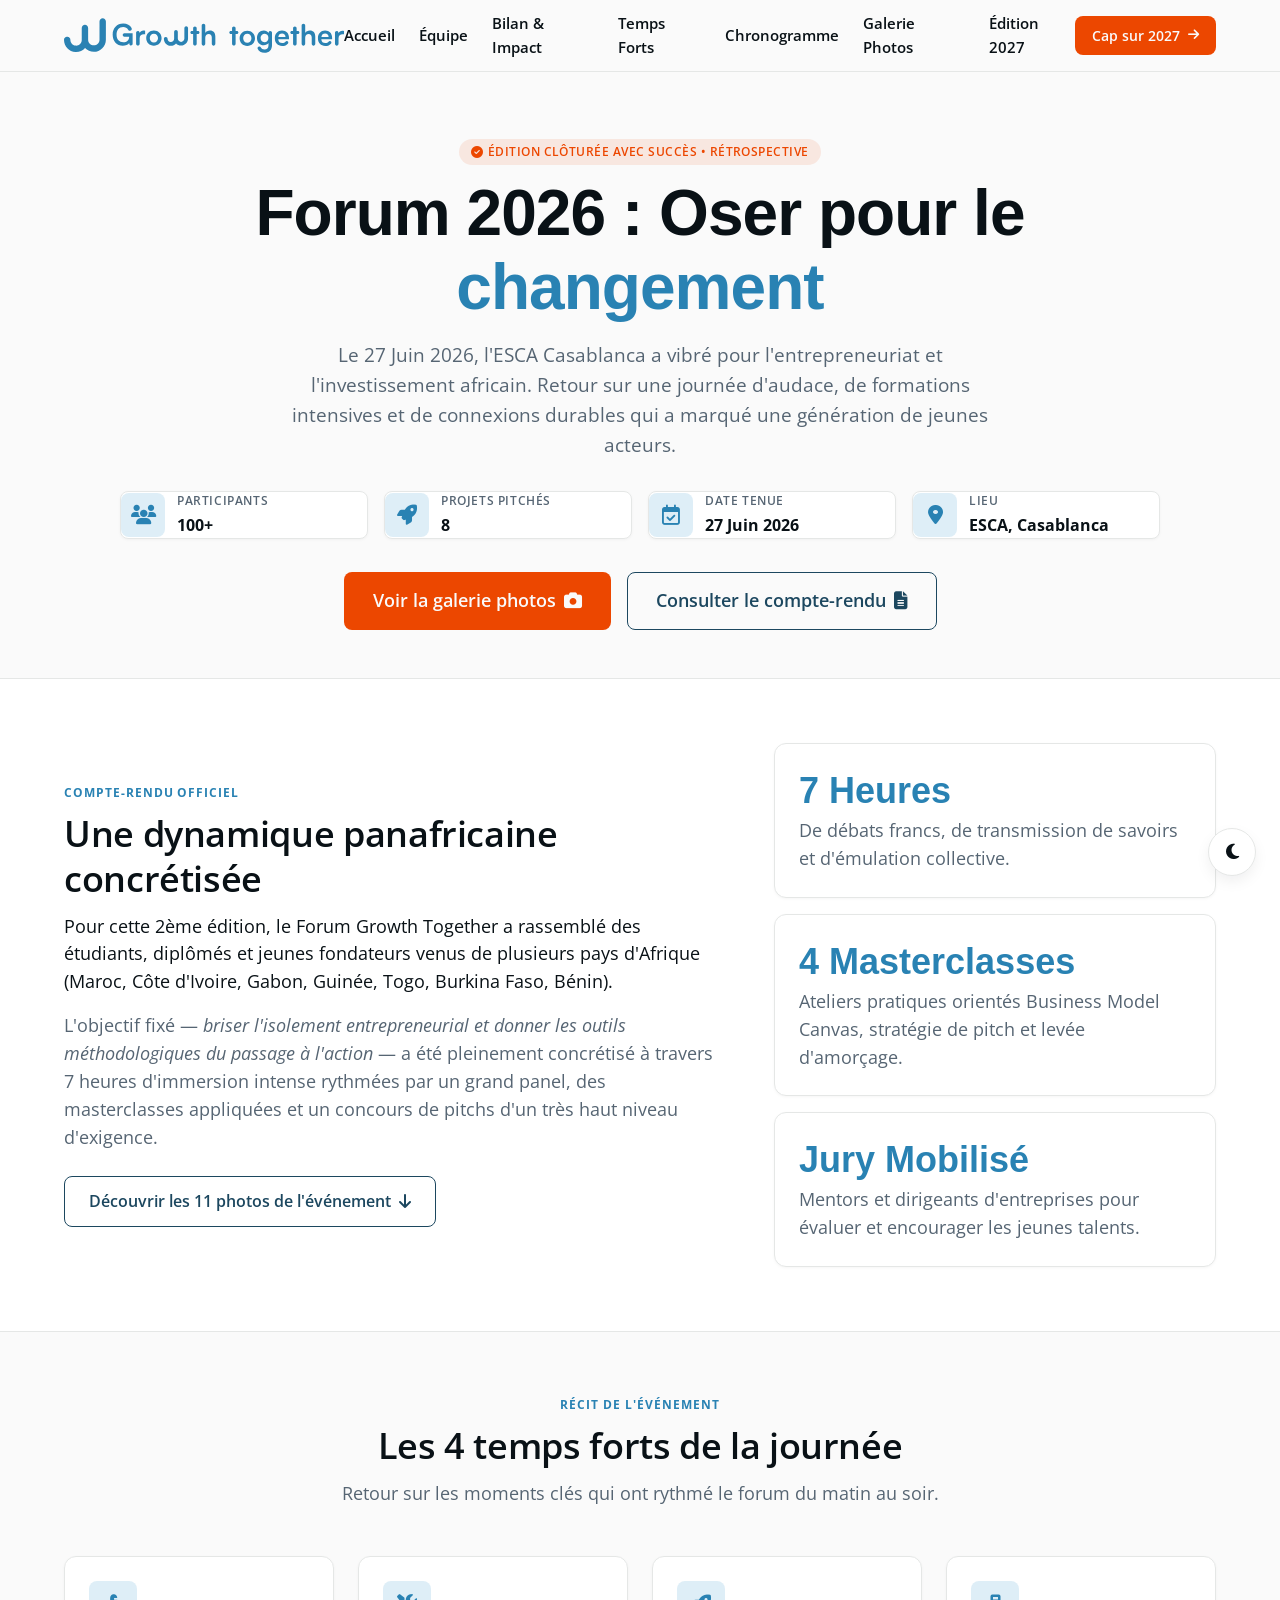
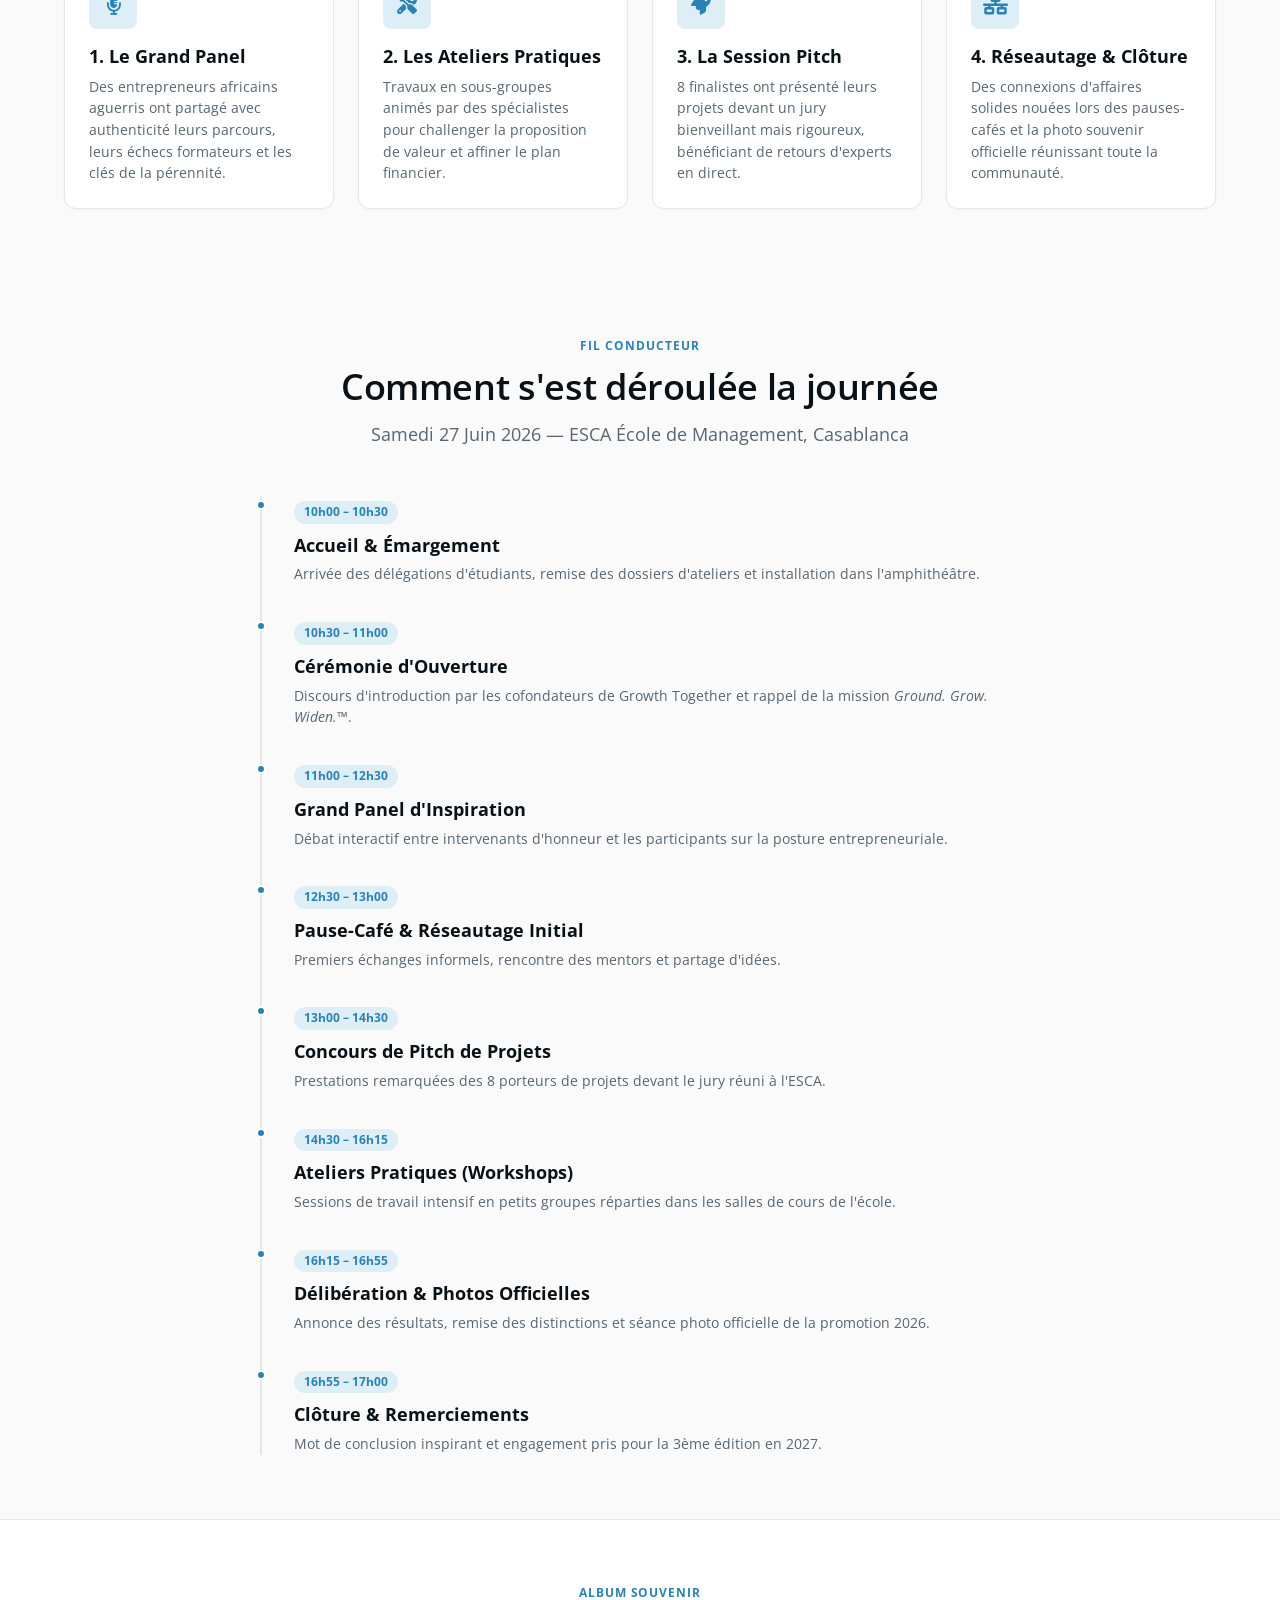
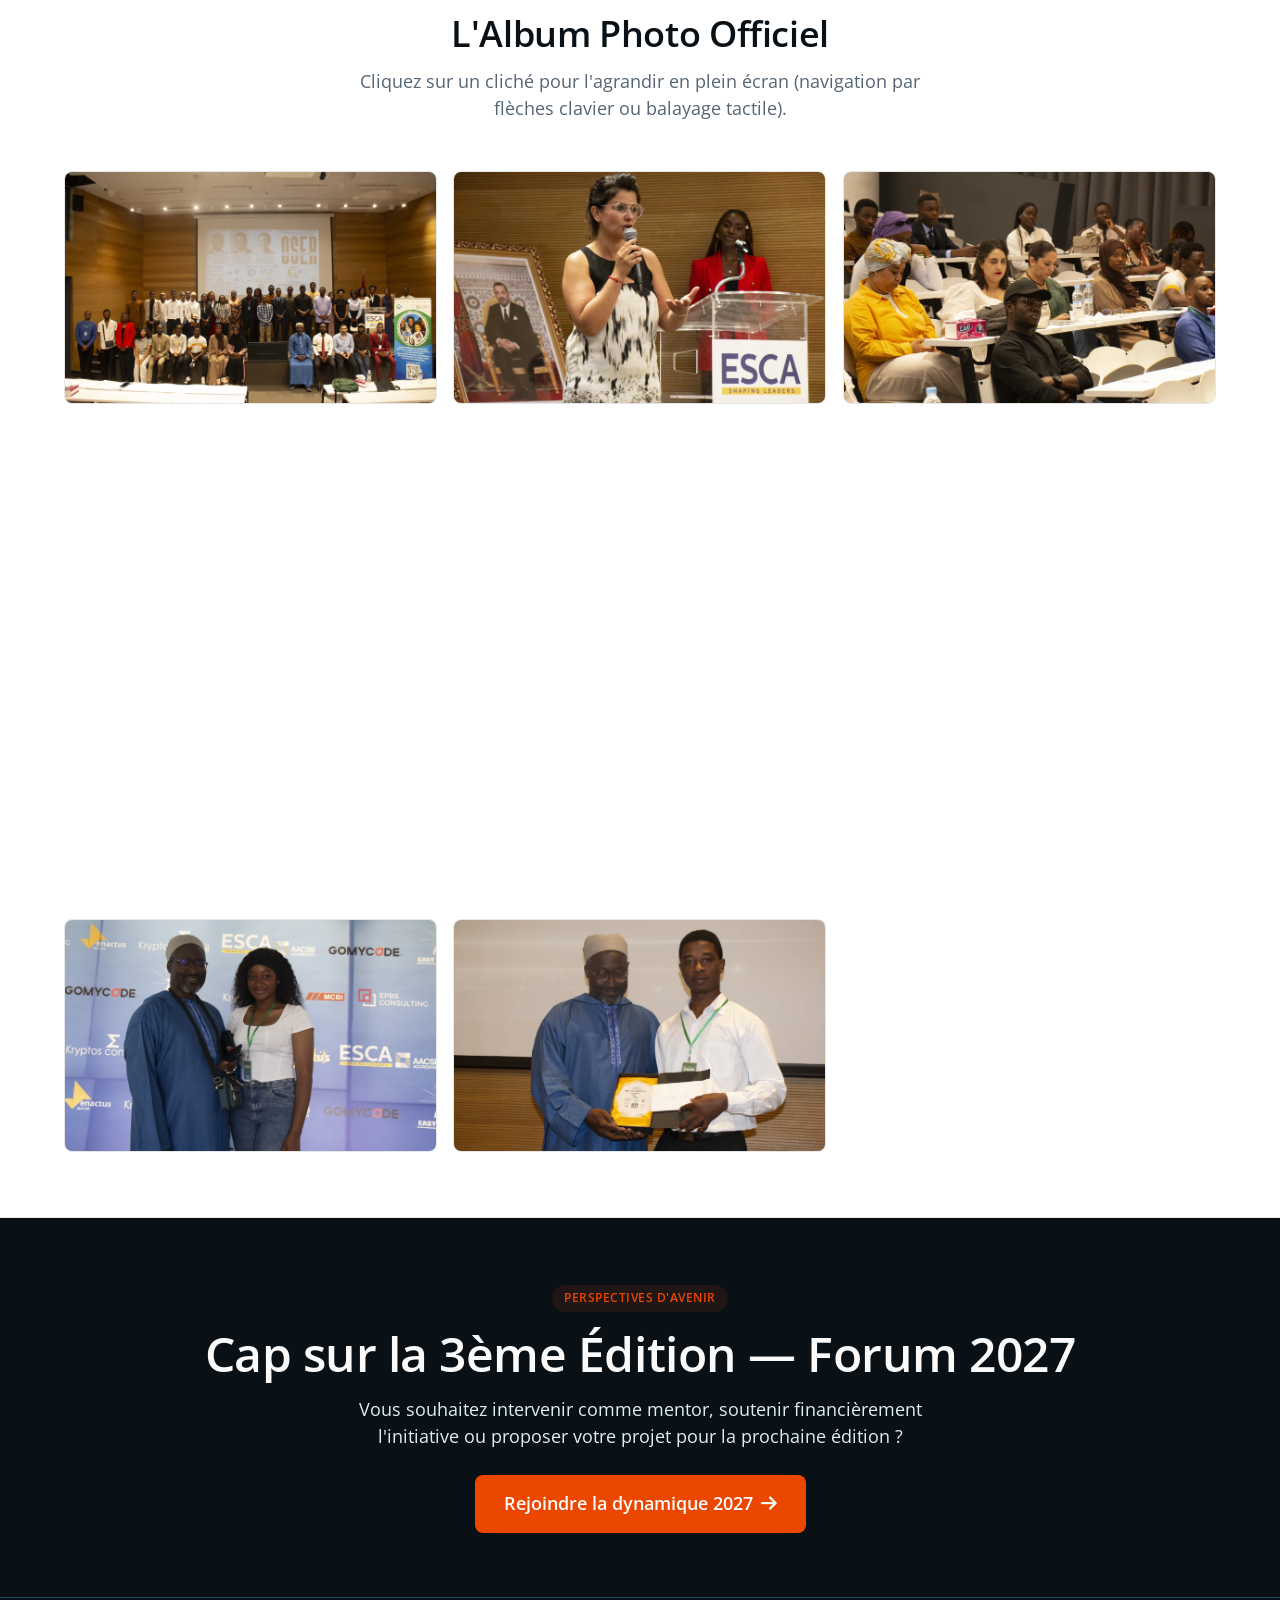
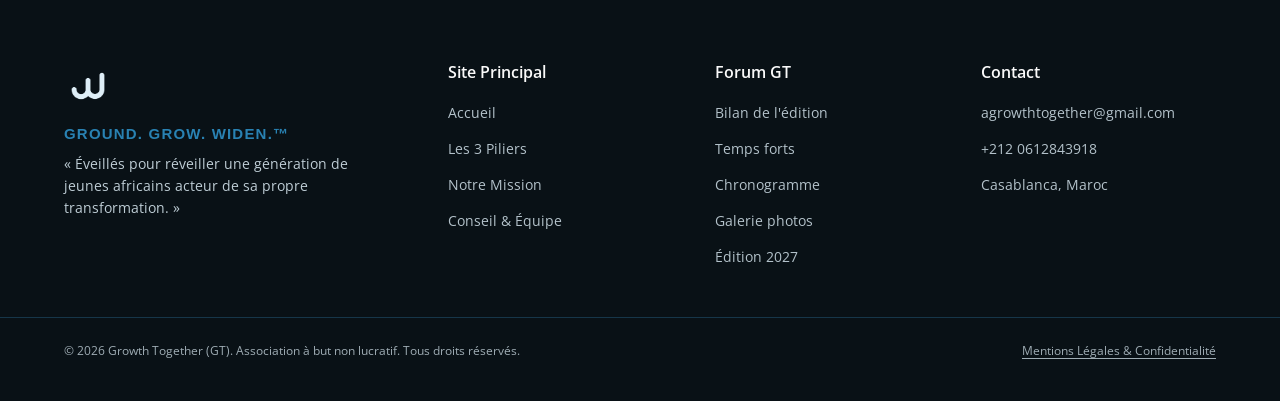
==== commit 831252c9: "Corrections mobile, photos optimisées et aperçus de partage - Mobile : le bouton « Rejoindre GT » pa" ====
--- a/forum/index.html
+++ b/forum/index.html
@@ -2,12 +2,25 @@
 <html lang="fr" data-theme="light">
 <head>
   <meta charset="UTF-8">
+  <script>document.documentElement.classList.add('js');</script>
   <meta name="viewport" content="width=device-width, initial-scale=1.0">
   <title>Rétrospective Forum Growth Together 2026 | Oser pour le changement</title>
   <meta name="description" content="Rétrospective complète de la 2ème édition du Forum sur l'entrepreneuriat et l'investissement de Growth Together, tenue le 27 Juin 2026 à l'ESCA Casablanca.">
+  <!-- Aperçu des liens partagés (WhatsApp, LinkedIn, Facebook…).
+       Une fois le domaine connu, remplacer og:image par une URL absolue (https://…/assets/og-image.jpg). -->
+  <meta property="og:type" content="website">
+  <meta property="og:site_name" content="Growth Together">
+  <meta property="og:locale" content="fr_FR">
+  <meta property="og:title" content="Rétrospective Forum Growth Together 2026 | Oser pour le changement">
+  <meta property="og:description" content="Rétrospective complète de la 2ème édition du Forum sur l'entrepreneuriat et l'investissement de Growth Together, tenue le 27 Juin 2026 à l'ESCA Casablanca.">
+  <meta property="og:image" content="../assets/og-image.jpg">
+  <meta property="og:image:width" content="1200">
+  <meta property="og:image:height" content="630">
+  <meta name="twitter:card" content="summary_large_image">
   
   <!-- Favicon -->
-  <link rel="icon" type="image/png" href="../assets/logo.png">
+  <link rel="icon" type="image/png" sizes="32x32" href="../assets/favicon-32.png">
+  <link rel="apple-touch-icon" href="../assets/apple-touch-icon.png">
 
   <!-- Polices Officielles du Design System : Satoshi & Open Sans -->
   <link rel="preconnect" href="https://api.fontshare.com">
@@ -53,6 +66,7 @@
           <a href="#programme" class="nav-link">Chronogramme</a>
           <a href="#galerie" class="nav-link">Galerie Photos</a>
           <a href="#edition-2027" class="nav-link">Édition 2027</a>
+          <a href="#edition-2027" class="btn btn-accent nav-menu-cta">Cap sur 2027 <i class="fas fa-arrow-right" aria-hidden="true" style="font-size: 0.8rem;"></i></a>
         </div>
 
         <div class="nav-actions">
@@ -304,47 +318,47 @@
 
         <div class="gallery-grid" aria-label="Galerie photographique">
           <div class="gallery-item reveal">
-            <img src="../assets/photos/forum/IMG_0652.jpg" alt="Photo d'ensemble de tous les participants réunis à l'ESCA Casablanca" loading="lazy">
+            <img src="../assets/photos/forum/IMG_0652.webp" alt="Photo d'ensemble de tous les participants réunis à l'ESCA Casablanca" loading="lazy">
             <div class="gallery-overlay" aria-hidden="true"><i class="fas fa-search-plus"></i></div>
           </div>
           <div class="gallery-item reveal reveal-delay-1">
-            <img src="../assets/photos/forum/IMG_0234.jpg" alt="Intervention d'une experte invitée au pupitre" loading="lazy">
+            <img src="../assets/photos/forum/IMG_0234.webp" alt="Intervention d'une experte invitée au pupitre" loading="lazy">
             <div class="gallery-overlay" aria-hidden="true"><i class="fas fa-search-plus"></i></div>
           </div>
           <div class="gallery-item reveal reveal-delay-2">
-            <img src="../assets/photos/forum/IMG_0280.jpg" alt="L'audience attentive durant les sessions plénières" loading="lazy">
+            <img src="../assets/photos/forum/IMG_0280.webp" alt="L'audience attentive durant les sessions plénières" loading="lazy">
             <div class="gallery-overlay" aria-hidden="true"><i class="fas fa-search-plus"></i></div>
           </div>
           <div class="gallery-item reveal">
-            <img src="../assets/photos/forum/IMG_0385.jpg" alt="Échanges stimulants entre panélistes durant la table ronde" loading="lazy">
+            <img src="../assets/photos/forum/IMG_0385.webp" alt="Échanges stimulants entre panélistes durant la table ronde" loading="lazy">
             <div class="gallery-overlay" aria-hidden="true"><i class="fas fa-search-plus"></i></div>
           </div>
           <div class="gallery-item reveal reveal-delay-1">
-            <img src="../assets/photos/forum/IMG_0203.jpg" alt="Moments de convivialité et réseautage lors de la pause" loading="lazy">
+            <img src="../assets/photos/forum/IMG_0203.webp" alt="Moments de convivialité et réseautage lors de la pause" loading="lazy">
             <div class="gallery-overlay" aria-hidden="true"><i class="fas fa-search-plus"></i></div>
           </div>
           <div class="gallery-item reveal reveal-delay-2">
-            <img src="../assets/photos/forum/IMG_0223.jpg" alt="Session interactive de questions-réponses avec la salle" loading="lazy">
+            <img src="../assets/photos/forum/IMG_0223.webp" alt="Session interactive de questions-réponses avec la salle" loading="lazy">
             <div class="gallery-overlay" aria-hidden="true"><i class="fas fa-search-plus"></i></div>
           </div>
           <div class="gallery-item reveal">
-            <img src="../assets/photos/forum/IMG_0259.jpg" alt="Vue d'ensemble de l'amphithéâtre comble de l'ESCA" loading="lazy">
+            <img src="../assets/photos/forum/IMG_0259.webp" alt="Vue d'ensemble de l'amphithéâtre comble de l'ESCA" loading="lazy">
             <div class="gallery-overlay" aria-hidden="true"><i class="fas fa-search-plus"></i></div>
           </div>
           <div class="gallery-item reveal reveal-delay-1">
-            <img src="../assets/photos/forum/IMG_0447.jpg" alt="Atelier pratique en sous-groupe : réflexion sur les business models" loading="lazy">
+            <img src="../assets/photos/forum/IMG_0447.webp" alt="Atelier pratique en sous-groupe : réflexion sur les business models" loading="lazy">
             <div class="gallery-overlay" aria-hidden="true"><i class="fas fa-search-plus"></i></div>
           </div>
           <div class="gallery-item reveal reveal-delay-2">
-            <img src="../assets/photos/forum/IMG_0464.jpg" alt="Partage d'expériences entre jeunes porteurs d'idées" loading="lazy">
+            <img src="../assets/photos/forum/IMG_0464.webp" alt="Partage d'expériences entre jeunes porteurs d'idées" loading="lazy">
             <div class="gallery-overlay" aria-hidden="true"><i class="fas fa-search-plus"></i></div>
           </div>
           <div class="gallery-item reveal">
-            <img src="../assets/photos/forum/IMG_0471.jpg" alt="Photo souvenir avec les intervenants et membres de l'organisation" loading="lazy">
+            <img src="../assets/photos/forum/IMG_0471.webp" alt="Photo souvenir avec les intervenants et membres de l'organisation" loading="lazy">
             <div class="gallery-overlay" aria-hidden="true"><i class="fas fa-search-plus"></i></div>
           </div>
           <div class="gallery-item reveal reveal-delay-1">
-            <img src="../assets/photos/forum/IMG_0639.jpg" alt="Cérémonie de clôture et célébration des talents africains" loading="lazy">
+            <img src="../assets/photos/forum/IMG_0639.webp" alt="Cérémonie de clôture et célébration des talents africains" loading="lazy">
             <div class="gallery-overlay" aria-hidden="true"><i class="fas fa-search-plus"></i></div>
           </div>
         </div>
@@ -364,7 +378,7 @@
       </button>
 
       <div class="lightbox-content">
-        <img src="" alt="" class="lightbox-img" id="lightbox-img">
+        <img alt="" class="lightbox-img" id="lightbox-img">
         <p class="lightbox-caption" id="lightbox-caption"></p>
         <span class="lightbox-counter" id="lightbox-counter"></span>
       </div>
--- a/css/style.css
+++ b/css/style.css
@@ -416,10 +416,25 @@
   transform: scale(1.02);
 }
 
+/* Bouton d'appel à l'action placé dans le menu déroulant (mobile uniquement) */
+.nav-menu-cta {
+  display: none;
+}
+
 @media (max-width: 768px) {
   .nav-logo-svg {
     height: 32px;
     max-width: 220px;
+  }
+
+  /* L'en-tête ne garde que le logo et le menu ; le bouton passe dans le menu */
+  .nav-actions .btn {
+    display: none;
+  }
+
+  .nav-menu .nav-menu-cta {
+    display: inline-flex;
+    margin-top: var(--gt-space-2);
   }
 }
 
@@ -738,6 +753,12 @@
 .reveal.is-visible {
   opacity: 1;
   transform: translateY(0);
+}
+
+/* Sans JavaScript, le contenu reste visible */
+html:not(.js) .reveal {
+  opacity: 1;
+  transform: none;
 }
 
 .reveal-delay-1 { transition-delay: 100ms; }
@@ -1507,3 +1528,50 @@
   gap: var(--gt-space-4, 1rem);
   flex-wrap: wrap;
 }
+
+/* ==========================================================================
+   CORRECTIFS MOBILE (placés en fin de fichier pour primer sur les règles de base)
+   ========================================================================== */
+
+/* Une colonne de grille ne doit jamais s'élargir au-delà de l'écran */
+@media (max-width: 1024px) {
+  .hero-grid,
+  .mission-grid,
+  .forum-highlight-card,
+  .contact-grid {
+    grid-template-columns: minmax(0, 1fr);
+  }
+
+  .hero-grid > *,
+  .mission-grid > *,
+  .forum-highlight-card > *,
+  .contact-grid > * {
+    min-width: 0;
+  }
+}
+
+@media (max-width: 640px) {
+  /* Les boutons longs passent à la ligne au lieu d'élargir la page */
+  .btn {
+    white-space: normal;
+    text-align: center;
+    max-width: 100%;
+  }
+
+  .display-title {
+    font-size: clamp(2.25rem, 10vw, 3rem);
+    overflow-wrap: break-word;
+    hyphens: auto;
+  }
+}
+
+@media (max-width: 360px) {
+  .stats-grid {
+    gap: var(--gt-space-2);
+  }
+
+  .stat-item {
+    padding: var(--gt-space-2);
+    min-width: 0;
+  }
+}
--- a/forum/css/forum.css
+++ b/forum/css/forum.css
@@ -471,3 +471,14 @@
     right: var(--gt-space-2);
   }
 }
+
+/* Correctif mobile : la colonne unique ne dépasse jamais l'écran */
+@media (max-width: 1024px) {
+  .forum-about-grid {
+    grid-template-columns: minmax(0, 1fr);
+  }
+
+  .forum-about-grid > * {
+    min-width: 0;
+  }
+}
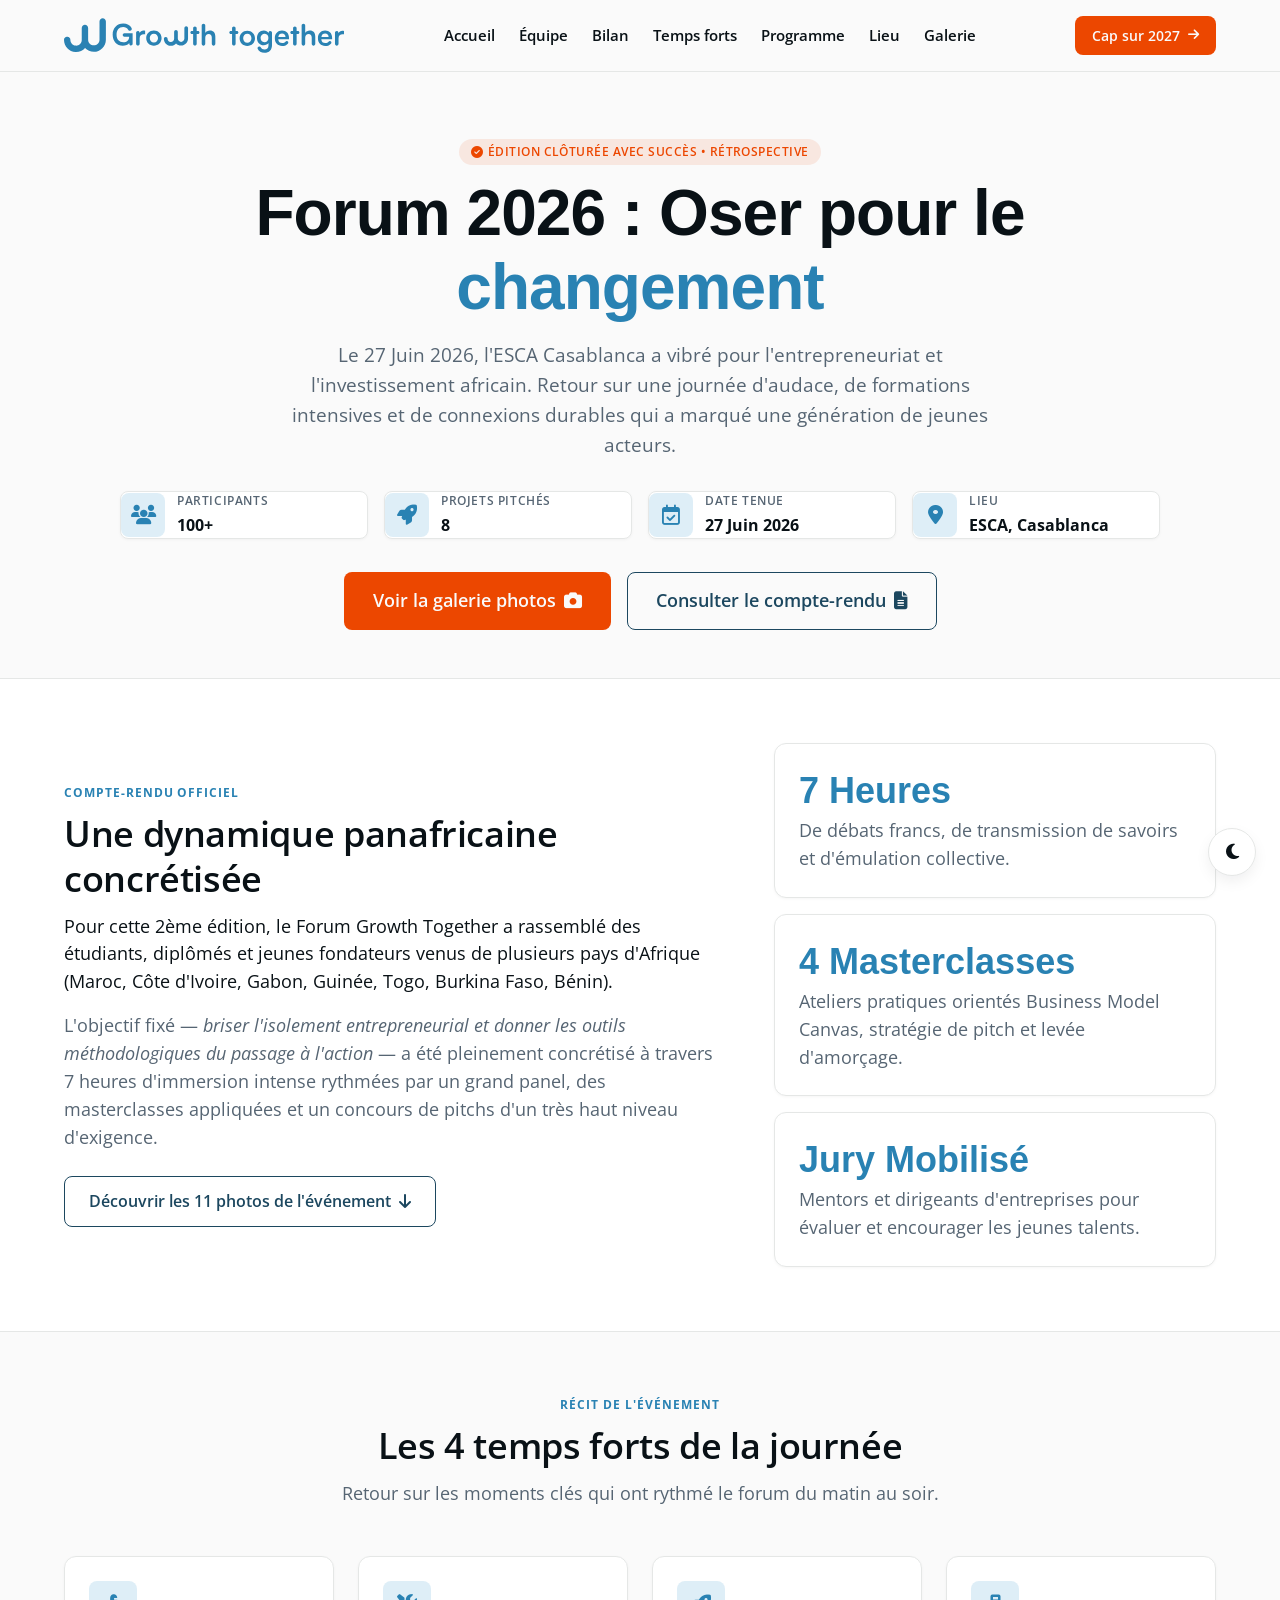
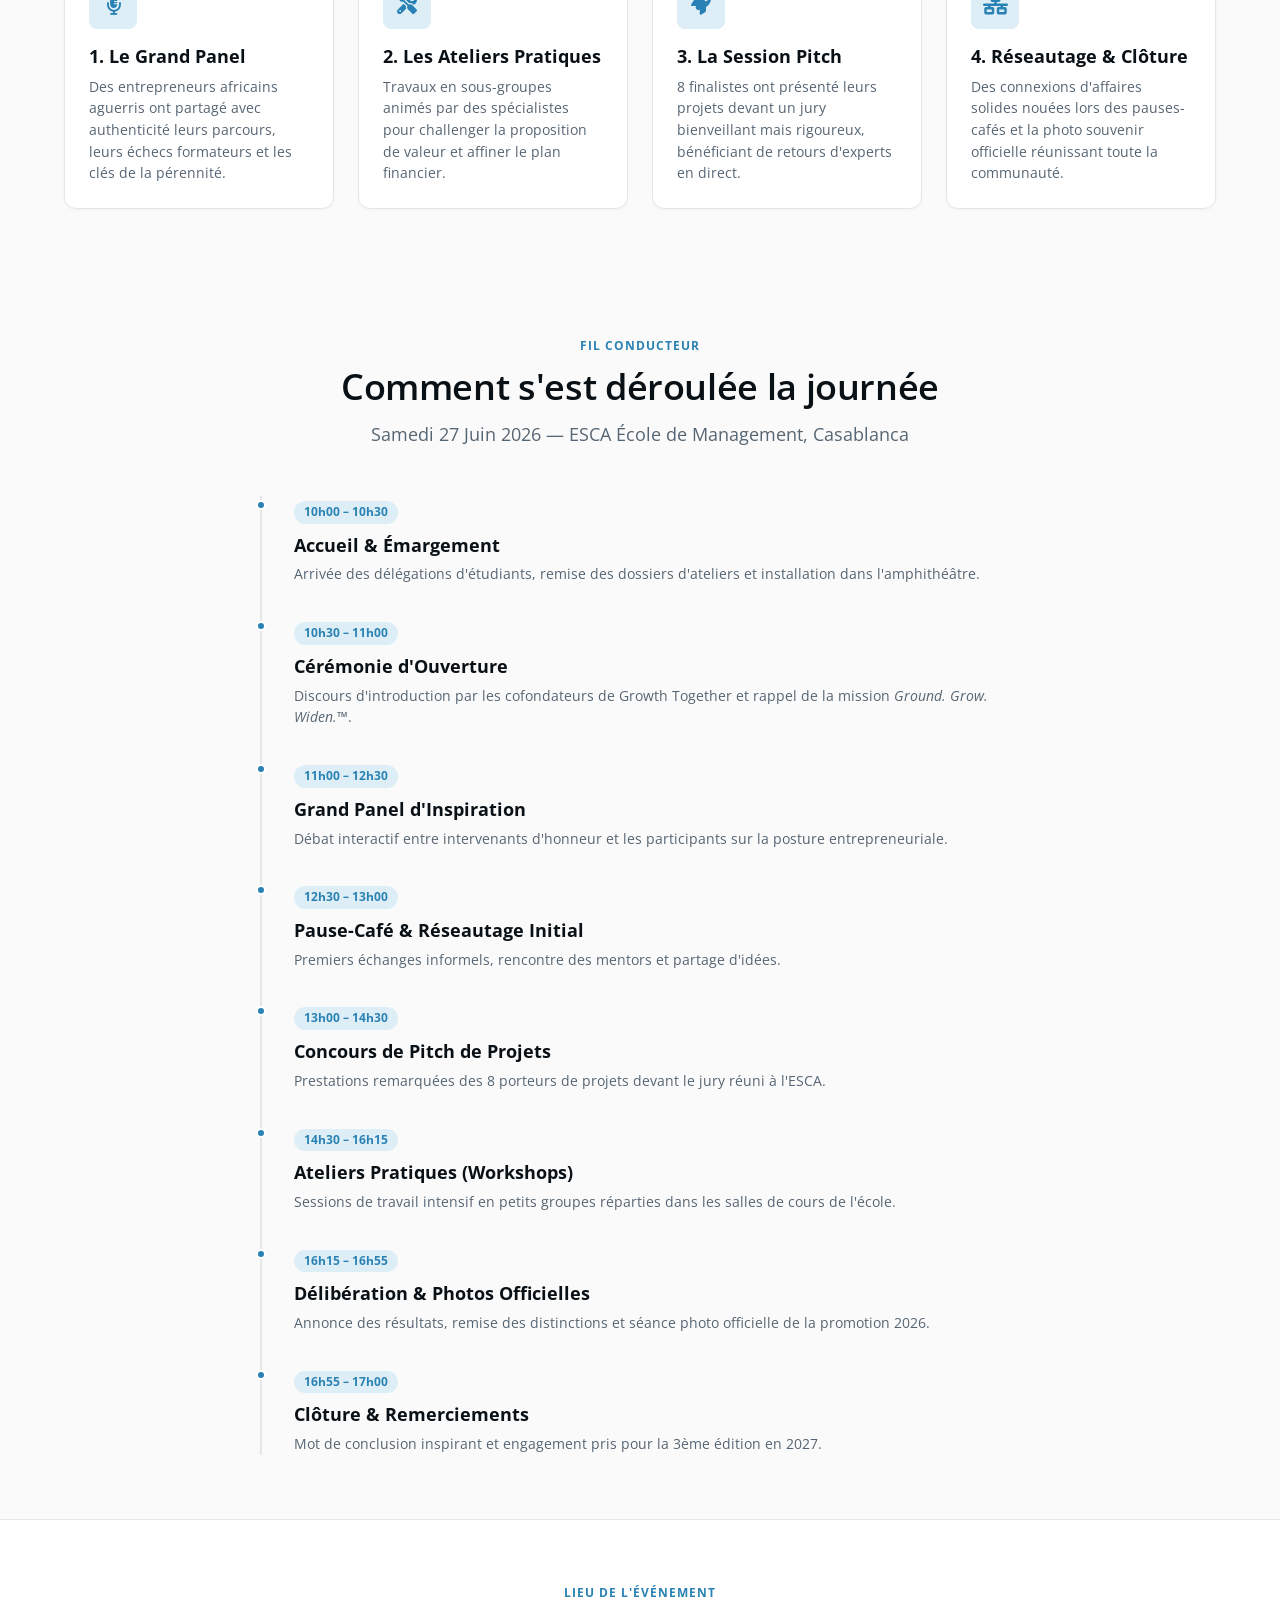
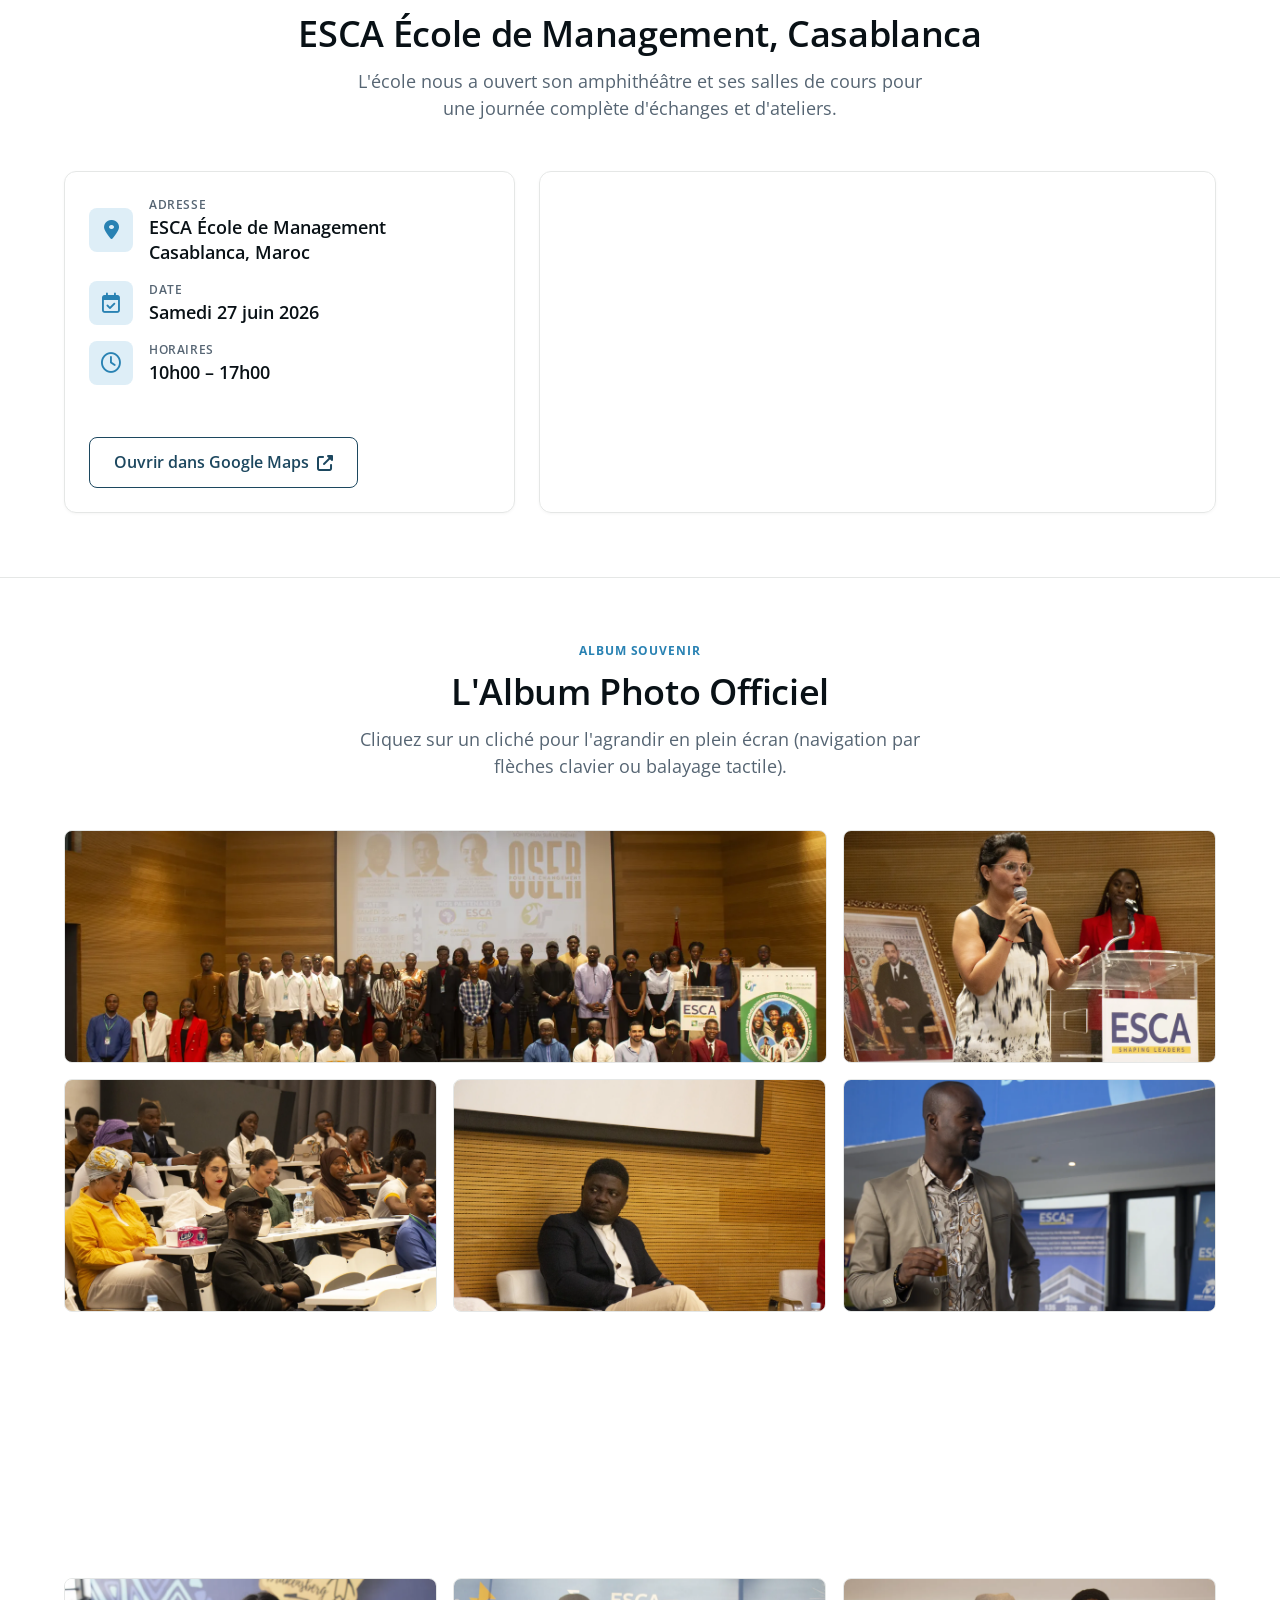
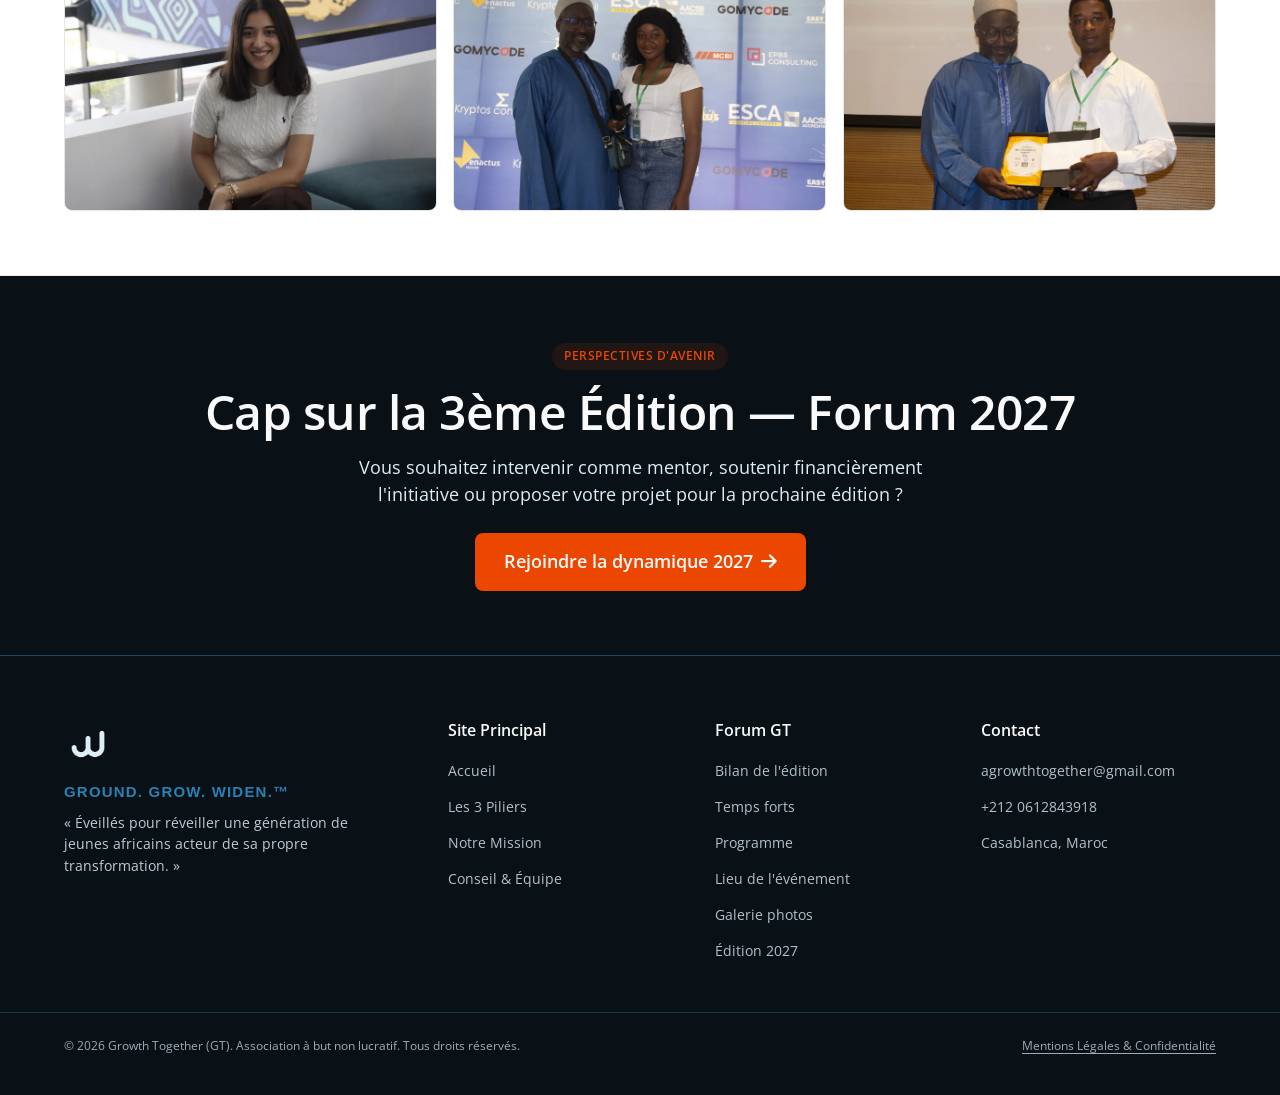
==== commit 50c200a2: "Forum : menu réparé, section Lieu restaurée, galerie équilibrée - Menu du forum : libellés raccourci" ====
--- a/forum/index.html
+++ b/forum/index.html
@@ -61,11 +61,11 @@
         <div class="nav-menu" id="nav-menu">
           <a href="../index.html" class="nav-link">Accueil</a>
           <a href="../pages/membres-ag.html" class="nav-link">Équipe</a>
-          <a href="#bilan" class="nav-link">Bilan & Impact</a>
-          <a href="#temps-forts" class="nav-link">Temps Forts</a>
-          <a href="#programme" class="nav-link">Chronogramme</a>
-          <a href="#galerie" class="nav-link">Galerie Photos</a>
-          <a href="#edition-2027" class="nav-link">Édition 2027</a>
+          <a href="#bilan" class="nav-link">Bilan</a>
+          <a href="#temps-forts" class="nav-link">Temps forts</a>
+          <a href="#programme" class="nav-link">Programme</a>
+          <a href="#lieu" class="nav-link">Lieu</a>
+          <a href="#galerie" class="nav-link">Galerie</a>
           <a href="#edition-2027" class="btn btn-accent nav-menu-cta">Cap sur 2027 <i class="fas fa-arrow-right" aria-hidden="true" style="font-size: 0.8rem;"></i></a>
         </div>
 
@@ -105,7 +105,7 @@
             </div>
             <div>
               <span class="event-meta-label">Participants</span>
-              <span class="event-meta-value counter-animated" data-target="100" data-suffix="+">0</span>
+              <span class="event-meta-value counter-animated" data-target="100" data-suffix="+">100+</span>
             </div>
           </div>
 
@@ -115,7 +115,7 @@
             </div>
             <div>
               <span class="event-meta-label">Projets pitchés</span>
-              <span class="event-meta-value counter-animated" data-target="8">0</span>
+              <span class="event-meta-value counter-animated" data-target="8">8</span>
             </div>
           </div>
 
@@ -305,6 +305,57 @@
       </div>
     </section>
 
+    <!-- Lieu de l'événement -->
+    <section class="venue-section" id="lieu">
+      <div class="container">
+        <div class="section-header text-center reveal">
+          <span class="section-tag">Lieu de l'événement</span>
+          <h2 class="section-title">ESCA École de Management, Casablanca</h2>
+          <p class="section-subtitle text-center">
+            L'école nous a ouvert son amphithéâtre et ses salles de cours pour une journée complète d'échanges et d'ateliers.
+          </p>
+        </div>
+
+        <div class="venue-grid reveal reveal-delay-1">
+          <div class="gt-card venue-card">
+            <div class="venue-info">
+              <div class="event-meta-icon" aria-hidden="true"><i class="fas fa-map-marker-alt"></i></div>
+              <div>
+                <span class="event-meta-label">Adresse</span>
+                <span class="venue-value">ESCA École de Management<br>Casablanca, Maroc</span>
+              </div>
+            </div>
+            <div class="venue-info">
+              <div class="event-meta-icon" aria-hidden="true"><i class="far fa-calendar-check"></i></div>
+              <div>
+                <span class="event-meta-label">Date</span>
+                <span class="venue-value">Samedi 27 juin 2026</span>
+              </div>
+            </div>
+            <div class="venue-info">
+              <div class="event-meta-icon" aria-hidden="true"><i class="far fa-clock"></i></div>
+              <div>
+                <span class="event-meta-label">Horaires</span>
+                <span class="venue-value">10h00 – 17h00</span>
+              </div>
+            </div>
+            <a href="https://www.google.com/maps/search/?api=1&amp;query=ESCA+Ecole+de+Management+Casablanca" class="btn btn-secondary" target="_blank" rel="noopener noreferrer">
+              Ouvrir dans Google Maps <i class="fas fa-external-link-alt" aria-hidden="true"></i>
+            </a>
+          </div>
+
+          <div class="map-wrapper venue-map">
+            <iframe
+              src="https://www.google.com/maps/embed?pb=!1m18!1m12!1m3!1d3323.7745772635904!2d-7.634123523497262!3d33.58521744224095!2m3!1f0!2f0!3f0!3m2!1i1024!2i768!4f13.1!3m3!1m2!1s0xda7d296cd8cb487%3A0xcbaecfc38d977da0!2sESCA%20Ecole%20de%20Management!5e0!3m2!1sfr!2sma!4v1714000000000!5m2!1sfr!2sma"
+              title="Localisation de l'ESCA École de Management à Casablanca"
+              loading="lazy"
+              referrerpolicy="no-referrer-when-downgrade">
+            </iframe>
+          </div>
+        </div>
+      </div>
+    </section>
+
     <!-- Galerie Photos de la 1ère & 2ème Édition -->
     <section class="gallery-section" id="galerie">
       <div class="container">
@@ -317,7 +368,7 @@
         </div>
 
         <div class="gallery-grid" aria-label="Galerie photographique">
-          <div class="gallery-item reveal">
+          <div class="gallery-item gallery-item--featured reveal">
             <img src="../assets/photos/forum/IMG_0652.webp" alt="Photo d'ensemble de tous les participants réunis à l'ESCA Casablanca" loading="lazy">
             <div class="gallery-overlay" aria-hidden="true"><i class="fas fa-search-plus"></i></div>
           </div>
@@ -431,7 +482,8 @@
         <ul class="footer-links">
           <li><a href="#bilan" class="footer-link">Bilan de l'édition</a></li>
           <li><a href="#temps-forts" class="footer-link">Temps forts</a></li>
-          <li><a href="#programme" class="footer-link">Chronogramme</a></li>
+          <li><a href="#programme" class="footer-link">Programme</a></li>
+          <li><a href="#lieu" class="footer-link">Lieu de l'événement</a></li>
           <li><a href="#galerie" class="footer-link">Galerie photos</a></li>
           <li><a href="#edition-2027" class="footer-link">Édition 2027</a></li>
         </ul>
--- a/css/style.css
+++ b/css/style.css
@@ -1575,3 +1575,45 @@
     min-width: 0;
   }
 }
+
+/* Les liens du menu restent sur une seule ligne */
+.nav-link {
+  white-space: nowrap;
+}
+
+/* Menu déroulant dès 1100 px : 7 liens ne tiennent pas à côté du logo sur tablette */
+@media (max-width: 1100px) {
+  .nav-menu {
+    position: fixed;
+    top: var(--gt-header-height);
+    left: 0;
+    right: 0;
+    background-color: var(--gt-bg-surface);
+    border-bottom: 1px solid var(--gt-border-subtle);
+    padding: var(--gt-space-6);
+    flex-direction: column;
+    align-items: flex-start;
+    gap: var(--gt-space-4);
+    box-shadow: var(--gt-shadow-modal);
+    transform: translateY(-120%);
+    transition: transform var(--gt-duration-normal) var(--gt-ease-standard);
+    z-index: 998;
+  }
+
+  .nav-menu.is-open {
+    transform: translateY(0);
+  }
+
+  .hamburger {
+    display: flex;
+  }
+
+  .nav-actions .btn {
+    display: none;
+  }
+
+  .nav-menu .nav-menu-cta {
+    display: inline-flex;
+    margin-top: var(--gt-space-2);
+  }
+}
--- a/forum/css/forum.css
+++ b/forum/css/forum.css
@@ -482,3 +482,84 @@
     min-width: 0;
   }
 }
+
+/* ==========================================================================
+   LIEU DE L'ÉVÉNEMENT
+   ========================================================================== */
+.venue-section {
+  padding: var(--gt-space-16) 0;
+  background-color: var(--gt-bg-surface);
+  border-top: 1px solid var(--gt-border-subtle);
+}
+
+.venue-grid {
+  display: grid;
+  grid-template-columns: minmax(0, 0.8fr) minmax(0, 1.2fr);
+  gap: var(--gt-space-6);
+  margin-top: var(--gt-space-8);
+  align-items: stretch;
+}
+
+.venue-card {
+  display: flex;
+  flex-direction: column;
+  gap: var(--gt-space-4);
+  padding: var(--gt-space-6);
+}
+
+.venue-info {
+  display: flex;
+  align-items: center;
+  gap: var(--gt-space-4);
+}
+
+.venue-info .event-meta-label {
+  display: block;
+}
+
+.venue-value {
+  display: block;
+  font-weight: var(--gt-font-weight-semibold);
+  color: var(--gt-text-primary);
+  line-height: 1.4;
+}
+
+.venue-card .btn {
+  margin-top: auto;
+  align-self: flex-start;
+}
+
+.venue-map iframe {
+  height: 100%;
+  min-height: 340px;
+}
+
+@media (max-width: 1024px) {
+  .venue-grid {
+    grid-template-columns: minmax(0, 1fr);
+  }
+}
+
+/* ==========================================================================
+   GALERIE : la photo de groupe occupe deux colonnes (11 photos = grille pleine)
+   ========================================================================== */
+@media (min-width: 641px) {
+  .gallery-item--featured {
+    grid-column: span 2;
+    aspect-ratio: auto;
+  }
+
+  .gallery-item--featured img {
+    position: absolute;
+    inset: 0;
+    width: 100%;
+    height: 100%;
+    object-fit: cover;
+  }
+}
+
+@media (min-width: 641px) and (max-width: 1024px) {
+  .gallery-item--featured {
+    aspect-ratio: 16 / 8;
+  }
+}
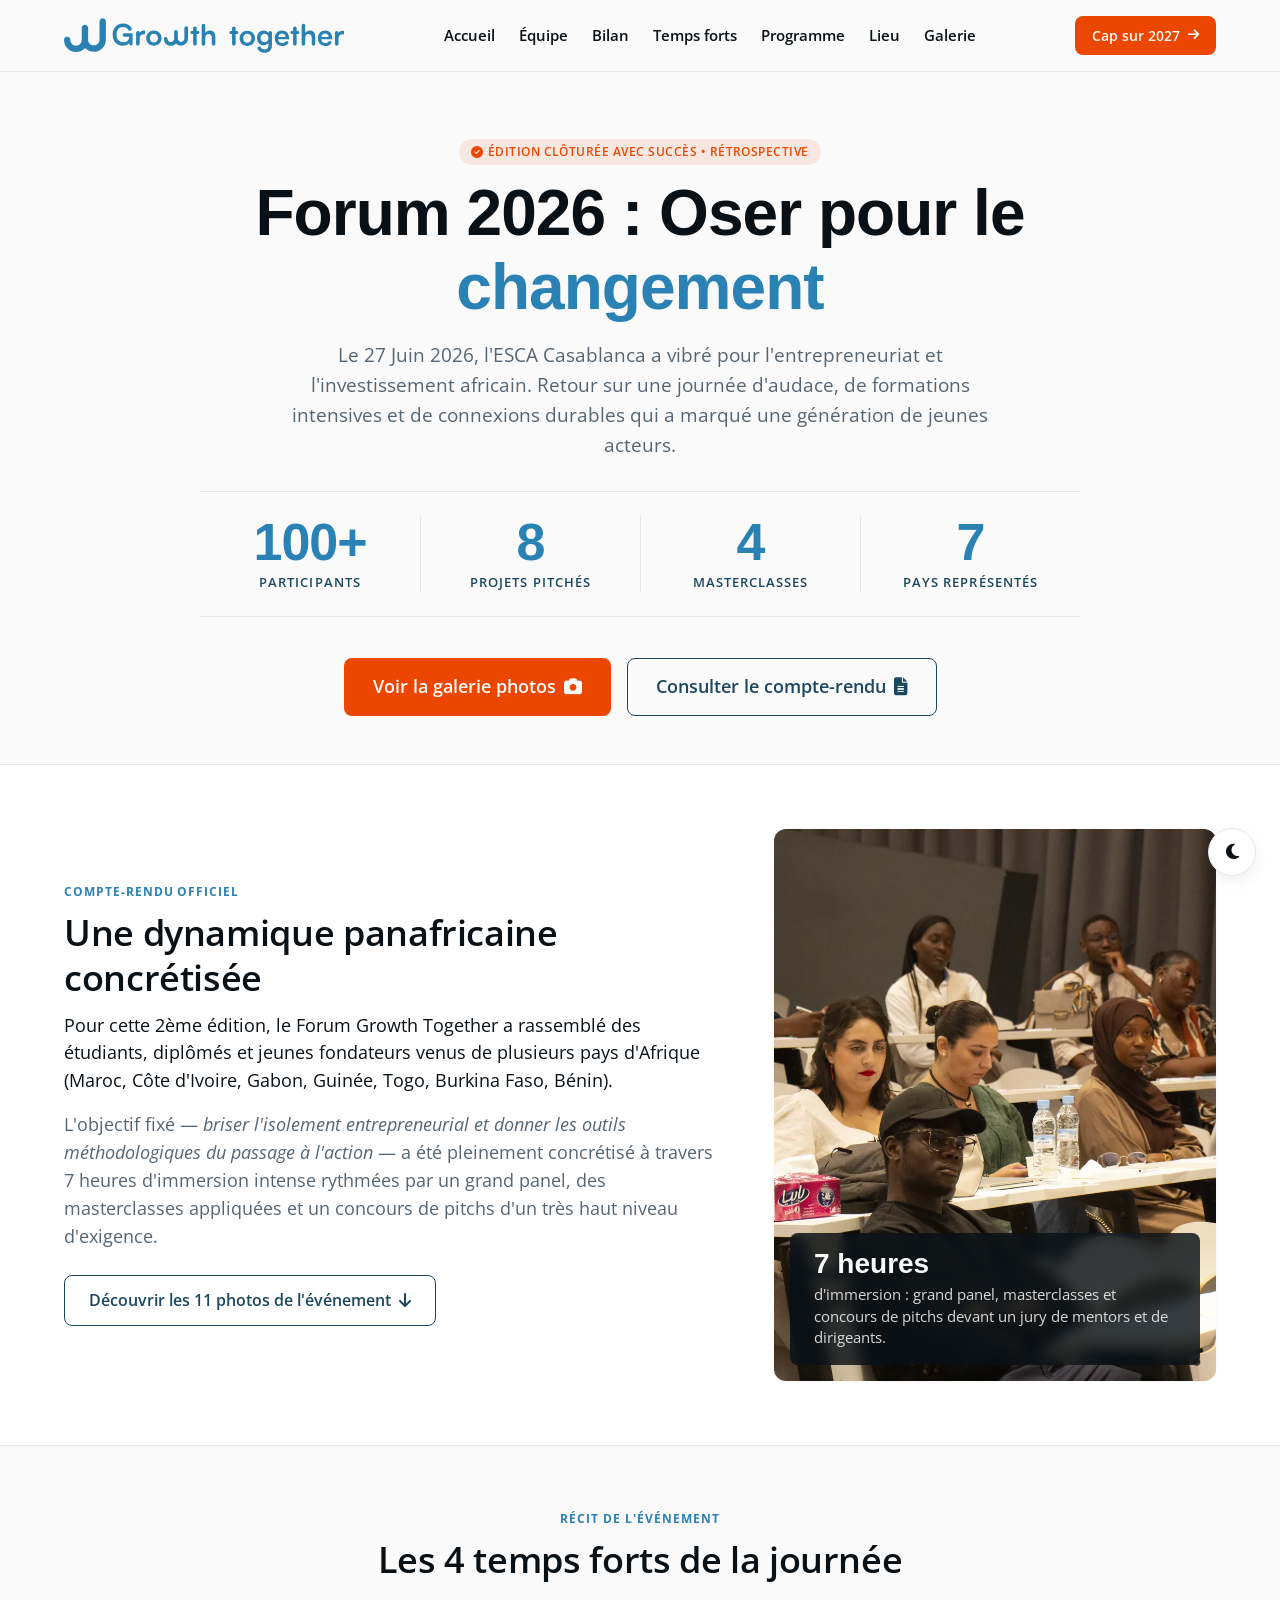
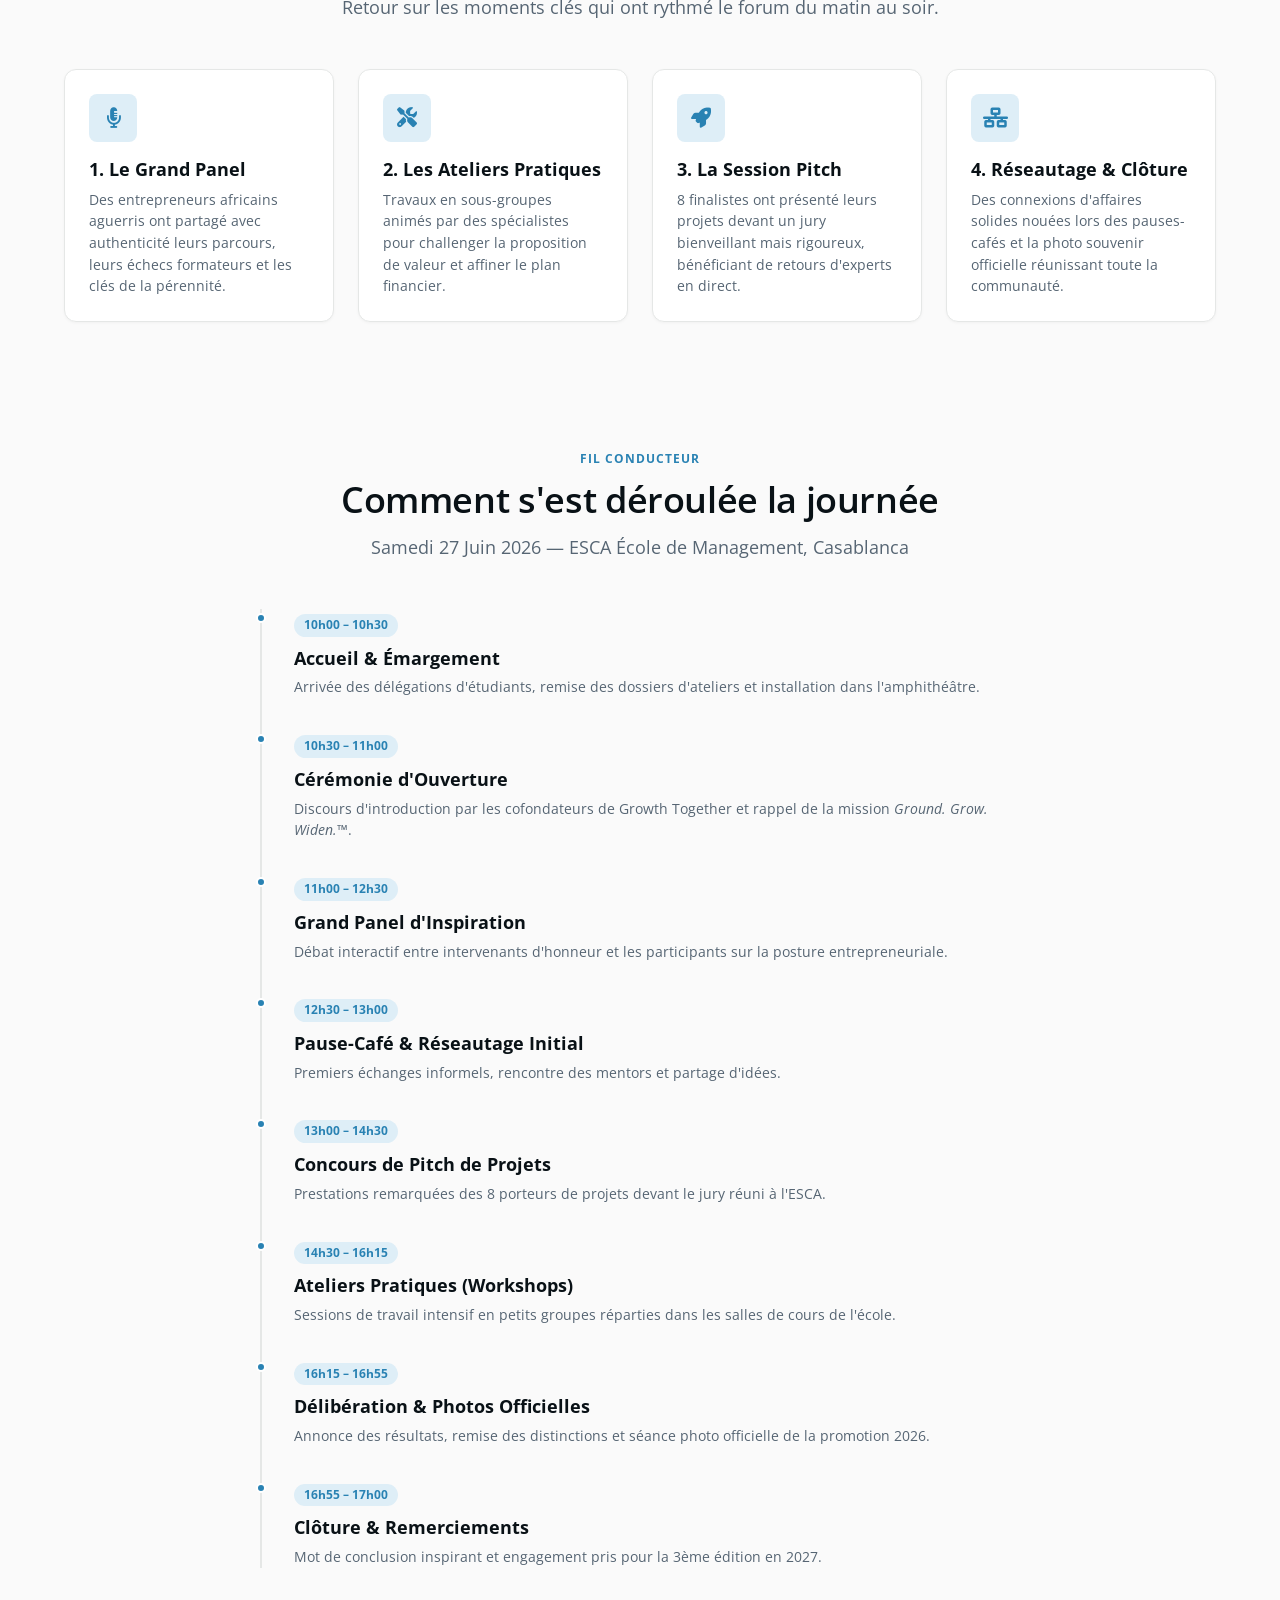
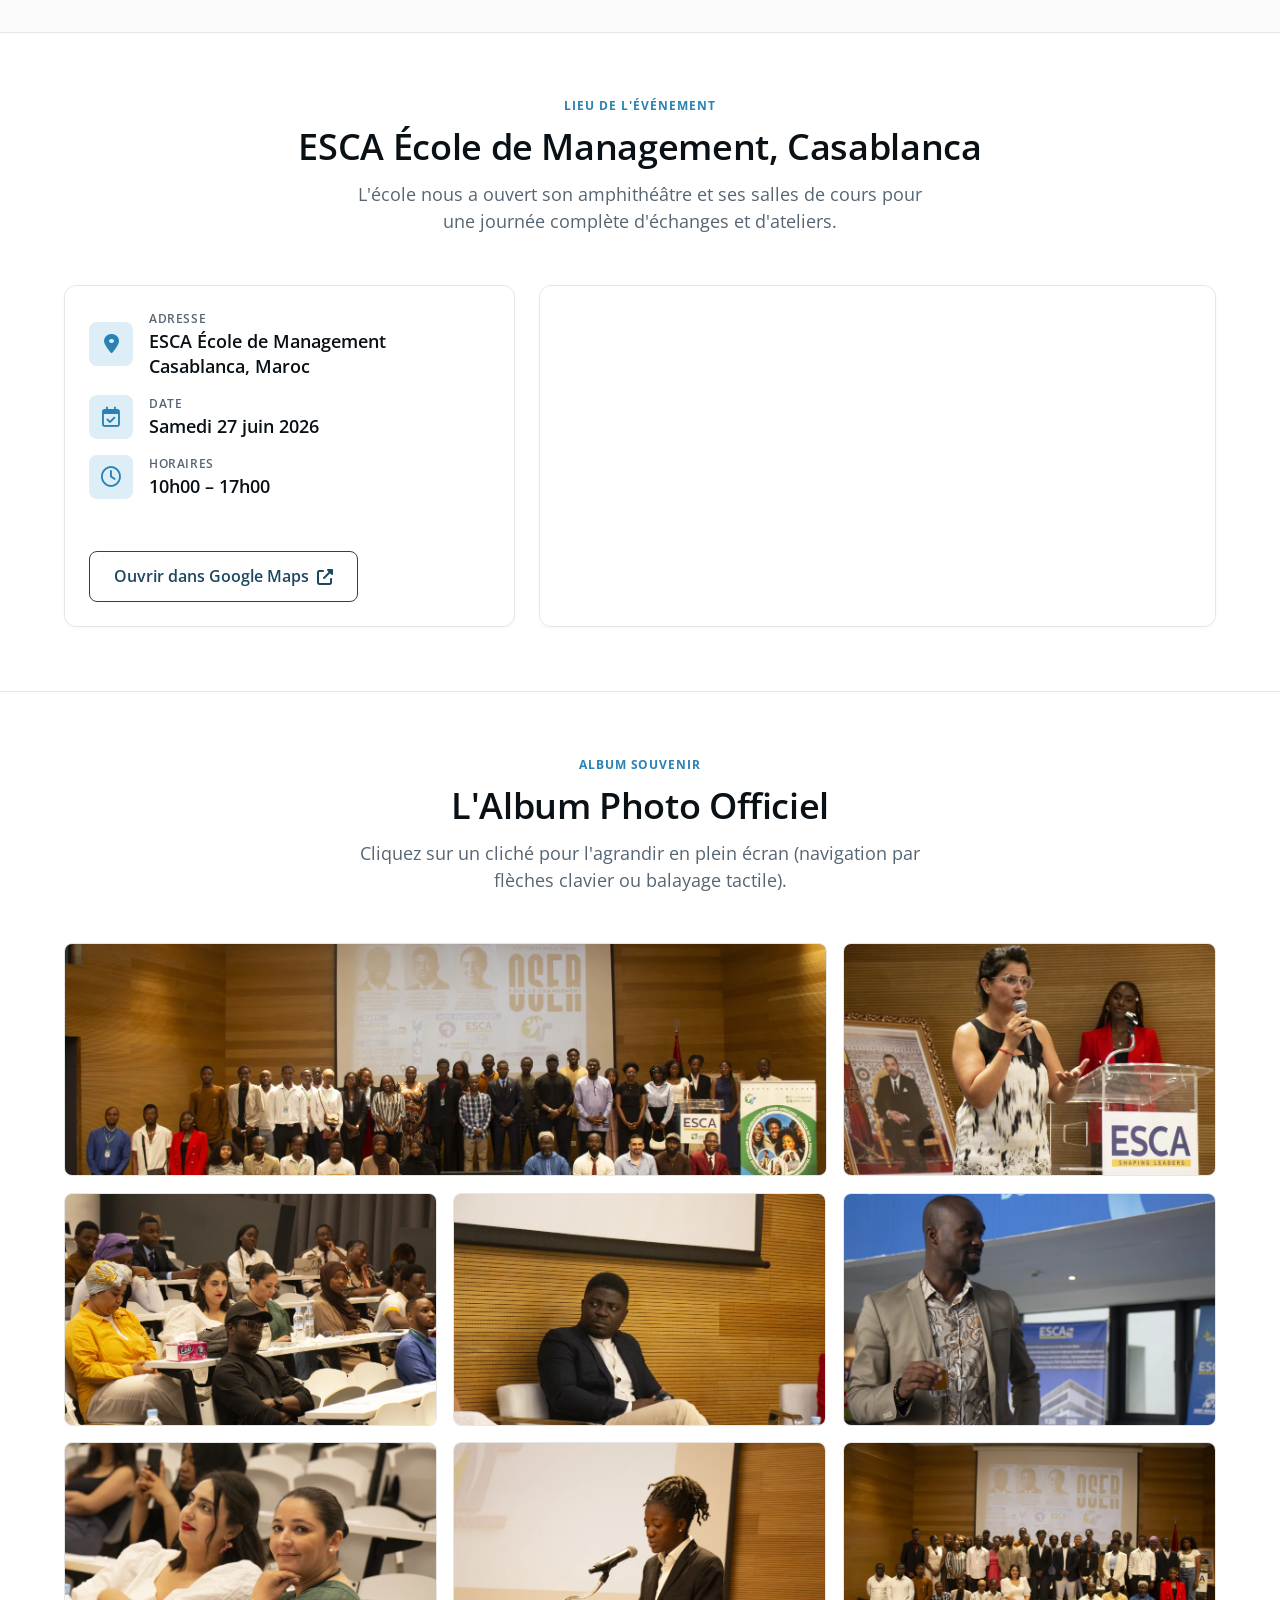
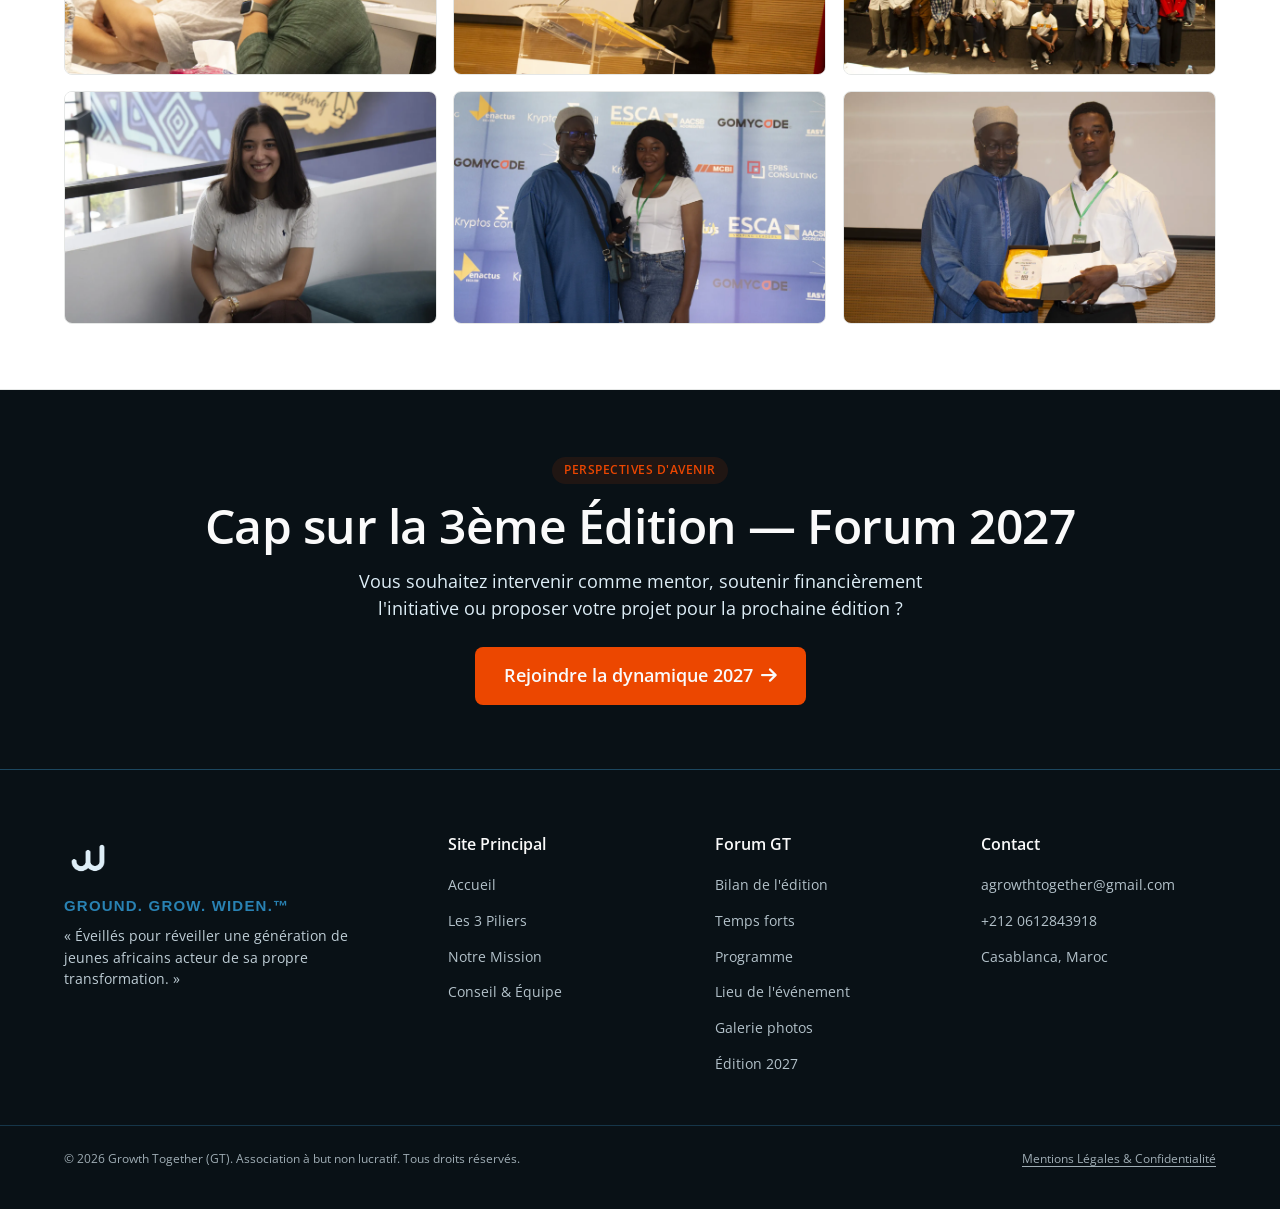
==== commit c217aa69: "Forum : nouveaux chiffres clés et bloc Bilan avec photo - Hero : les 4 cases façon formulaire laisse" ====
--- a/forum/index.html
+++ b/forum/index.html
@@ -97,48 +97,25 @@
           </p>
         </div>
 
-        <!-- Barre de Métadonnées Rétrospective -->
-        <div class="event-meta-bar reveal reveal-delay-1" aria-label="Bilan chiffré de l'événement">
-          <div class="event-meta-item">
-            <div class="event-meta-icon" aria-hidden="true">
-              <i class="fas fa-users"></i>
-            </div>
-            <div>
-              <span class="event-meta-label">Participants</span>
-              <span class="event-meta-value counter-animated" data-target="100" data-suffix="+">100+</span>
-            </div>
-          </div>
-
-          <div class="event-meta-item">
-            <div class="event-meta-icon" aria-hidden="true">
-              <i class="fas fa-rocket"></i>
-            </div>
-            <div>
-              <span class="event-meta-label">Projets pitchés</span>
-              <span class="event-meta-value counter-animated" data-target="8">8</span>
-            </div>
-          </div>
-
-          <div class="event-meta-item">
-            <div class="event-meta-icon" aria-hidden="true">
-              <i class="far fa-calendar-check"></i>
-            </div>
-            <div>
-              <span class="event-meta-label">Date tenue</span>
-              <span class="event-meta-value">27 Juin 2026</span>
-            </div>
-          </div>
-
-          <div class="event-meta-item">
-            <div class="event-meta-icon" aria-hidden="true">
-              <i class="fas fa-map-marker-alt"></i>
-            </div>
-            <div>
-              <span class="event-meta-label">Lieu</span>
-              <span class="event-meta-value">ESCA, Casablanca</span>
-            </div>
-          </div>
-        </div>
+        <!-- Chiffres clés de l'édition -->
+        <dl class="forum-stats reveal reveal-delay-1" aria-label="Bilan chiffré de l'événement">
+          <div class="forum-stat">
+            <dt class="forum-stat-label">Participants</dt>
+            <dd class="forum-stat-value counter-animated" data-target="100" data-suffix="+">100+</dd>
+          </div>
+          <div class="forum-stat">
+            <dt class="forum-stat-label">Projets pitchés</dt>
+            <dd class="forum-stat-value counter-animated" data-target="8">8</dd>
+          </div>
+          <div class="forum-stat">
+            <dt class="forum-stat-label">Masterclasses</dt>
+            <dd class="forum-stat-value counter-animated" data-target="4">4</dd>
+          </div>
+          <div class="forum-stat">
+            <dt class="forum-stat-label">Pays représentés</dt>
+            <dd class="forum-stat-value counter-animated" data-target="7">7</dd>
+          </div>
+        </dl>
 
         <div class="reveal reveal-delay-2" style="display: flex; justify-content: center; gap: var(--gt-space-4); flex-wrap: wrap;">
           <a href="#galerie" class="btn btn-accent btn-lg">
@@ -169,20 +146,13 @@
             </div>
           </div>
 
-          <div class="forum-key-stats reveal reveal-delay-1">
-            <article class="gt-card forum-key-card">
-              <h3>7 Heures</h3>
-              <p class="text-muted" style="margin-bottom: 0;">De débats francs, de transmission de savoirs et d'émulation collective.</p>
-            </article>
-            <article class="gt-card forum-key-card">
-              <h3>4 Masterclasses</h3>
-              <p class="text-muted" style="margin-bottom: 0;">Ateliers pratiques orientés Business Model Canvas, stratégie de pitch et levée d'amorçage.</p>
-            </article>
-            <article class="gt-card forum-key-card">
-              <h3>Jury Mobilisé</h3>
-              <p class="text-muted" style="margin-bottom: 0;">Mentors et dirigeants d'entreprises pour évaluer et encourager les jeunes talents.</p>
-            </article>
-          </div>
+          <figure class="forum-about-photo reveal reveal-delay-1">
+            <img src="../assets/photos/forum/IMG_0280.webp" alt="Le public attentif dans l'amphithéâtre de l'ESCA pendant le Forum 2026" loading="lazy" width="1600" height="1067">
+            <figcaption class="forum-about-badge">
+              <span class="forum-about-badge-value">7 heures</span>
+              <span class="forum-about-badge-text">d'immersion : grand panel, masterclasses et concours de pitchs devant un jury de mentors et de dirigeants.</span>
+            </figcaption>
+          </figure>
         </div>
       </div>
     </section>
--- a/forum/css/forum.css
+++ b/forum/css/forum.css
@@ -563,3 +563,139 @@
     aspect-ratio: 16 / 8;
   }
 }
+
+/* ==========================================================================
+   HERO : CHIFFRES CLÉS (grands chiffres, sans cadre)
+   ========================================================================== */
+.forum-stats {
+  display: grid;
+  grid-template-columns: repeat(4, minmax(0, 1fr));
+  max-width: 880px;
+  margin: var(--gt-space-8) auto var(--gt-space-10) auto;
+  padding: var(--gt-space-6) 0;
+  border-top: 1px solid var(--gt-border-subtle);
+  border-bottom: 1px solid var(--gt-border-subtle);
+}
+
+.forum-stat {
+  display: flex;
+  flex-direction: column-reverse; /* le chiffre au-dessus, le libellé dessous */
+  align-items: center;
+  gap: var(--gt-space-1);
+  padding: 0 var(--gt-space-4);
+}
+
+.forum-stat + .forum-stat {
+  border-left: 1px solid var(--gt-border-subtle);
+}
+
+.forum-stat-value {
+  margin: 0;
+  font-family: var(--gt-font-display);
+  font-size: clamp(2.25rem, 4.5vw, 3.25rem);
+  font-weight: var(--gt-font-weight-bold);
+  line-height: 1;
+  letter-spacing: -0.02em;
+  color: var(--gt-interactive-primary);
+  font-variant-numeric: tabular-nums;
+}
+
+.forum-stat-label {
+  font-size: 0.8125rem;
+  font-weight: var(--gt-font-weight-semibold);
+  text-transform: uppercase;
+  letter-spacing: 0.08em;
+  color: var(--gt-text-secondary);
+}
+
+@media (max-width: 640px) {
+  .forum-stats {
+    grid-template-columns: repeat(2, minmax(0, 1fr));
+    row-gap: var(--gt-space-6);
+  }
+
+  /* Grille 2 x 2 : séparateur seulement entre les deux colonnes */
+  .forum-stat + .forum-stat {
+    border-left: 0;
+  }
+
+  .forum-stat:nth-child(even) {
+    border-left: 1px solid var(--gt-border-subtle);
+  }
+}
+
+/* ==========================================================================
+   BILAN : PHOTO + ENCART UNIQUE
+   ========================================================================== */
+.forum-about-photo {
+  position: relative;
+  margin: 0;
+  border-radius: var(--gt-radius-lg);
+  overflow: hidden;
+  box-shadow: var(--gt-shadow-card);
+  aspect-ratio: 4 / 5;
+}
+
+.forum-about-photo img {
+  width: 100%;
+  height: 100%;
+  object-fit: cover;
+  object-position: 65% center;
+  display: block;
+}
+
+.forum-about-badge {
+  position: absolute;
+  left: var(--gt-space-4);
+  right: var(--gt-space-4);
+  bottom: var(--gt-space-4);
+  display: flex;
+  flex-direction: column;
+  gap: var(--gt-space-1);
+  padding: var(--gt-space-4) var(--gt-space-6);
+  background-color: rgba(9, 17, 22, 0.82);
+  backdrop-filter: blur(6px);
+  -webkit-backdrop-filter: blur(6px);
+  border-radius: var(--gt-radius-md);
+  color: var(--gt-color-blanc-neutre);
+}
+
+.forum-about-badge-value {
+  font-family: var(--gt-font-display);
+  font-size: 1.75rem;
+  font-weight: var(--gt-font-weight-bold);
+  line-height: 1.1;
+}
+
+.forum-about-badge-text {
+  font-size: 0.9375rem;
+  line-height: 1.45;
+  color: rgba(250, 250, 250, 0.85);
+}
+
+@media (max-width: 1024px) {
+  .forum-about-photo {
+    aspect-ratio: 16 / 10;
+  }
+}
+
+/* Sur téléphone, l'encart passe sous la photo pour ne pas la masquer */
+@media (max-width: 640px) {
+  .forum-about-photo {
+    aspect-ratio: auto;
+    background-color: var(--gt-color-nuit-profonde);
+  }
+
+  .forum-about-photo img {
+    height: auto;
+    aspect-ratio: 16 / 10;
+  }
+
+  .forum-about-badge {
+    position: static;
+    border-radius: 0;
+    background-color: transparent;
+    backdrop-filter: none;
+    -webkit-backdrop-filter: none;
+  }
+}
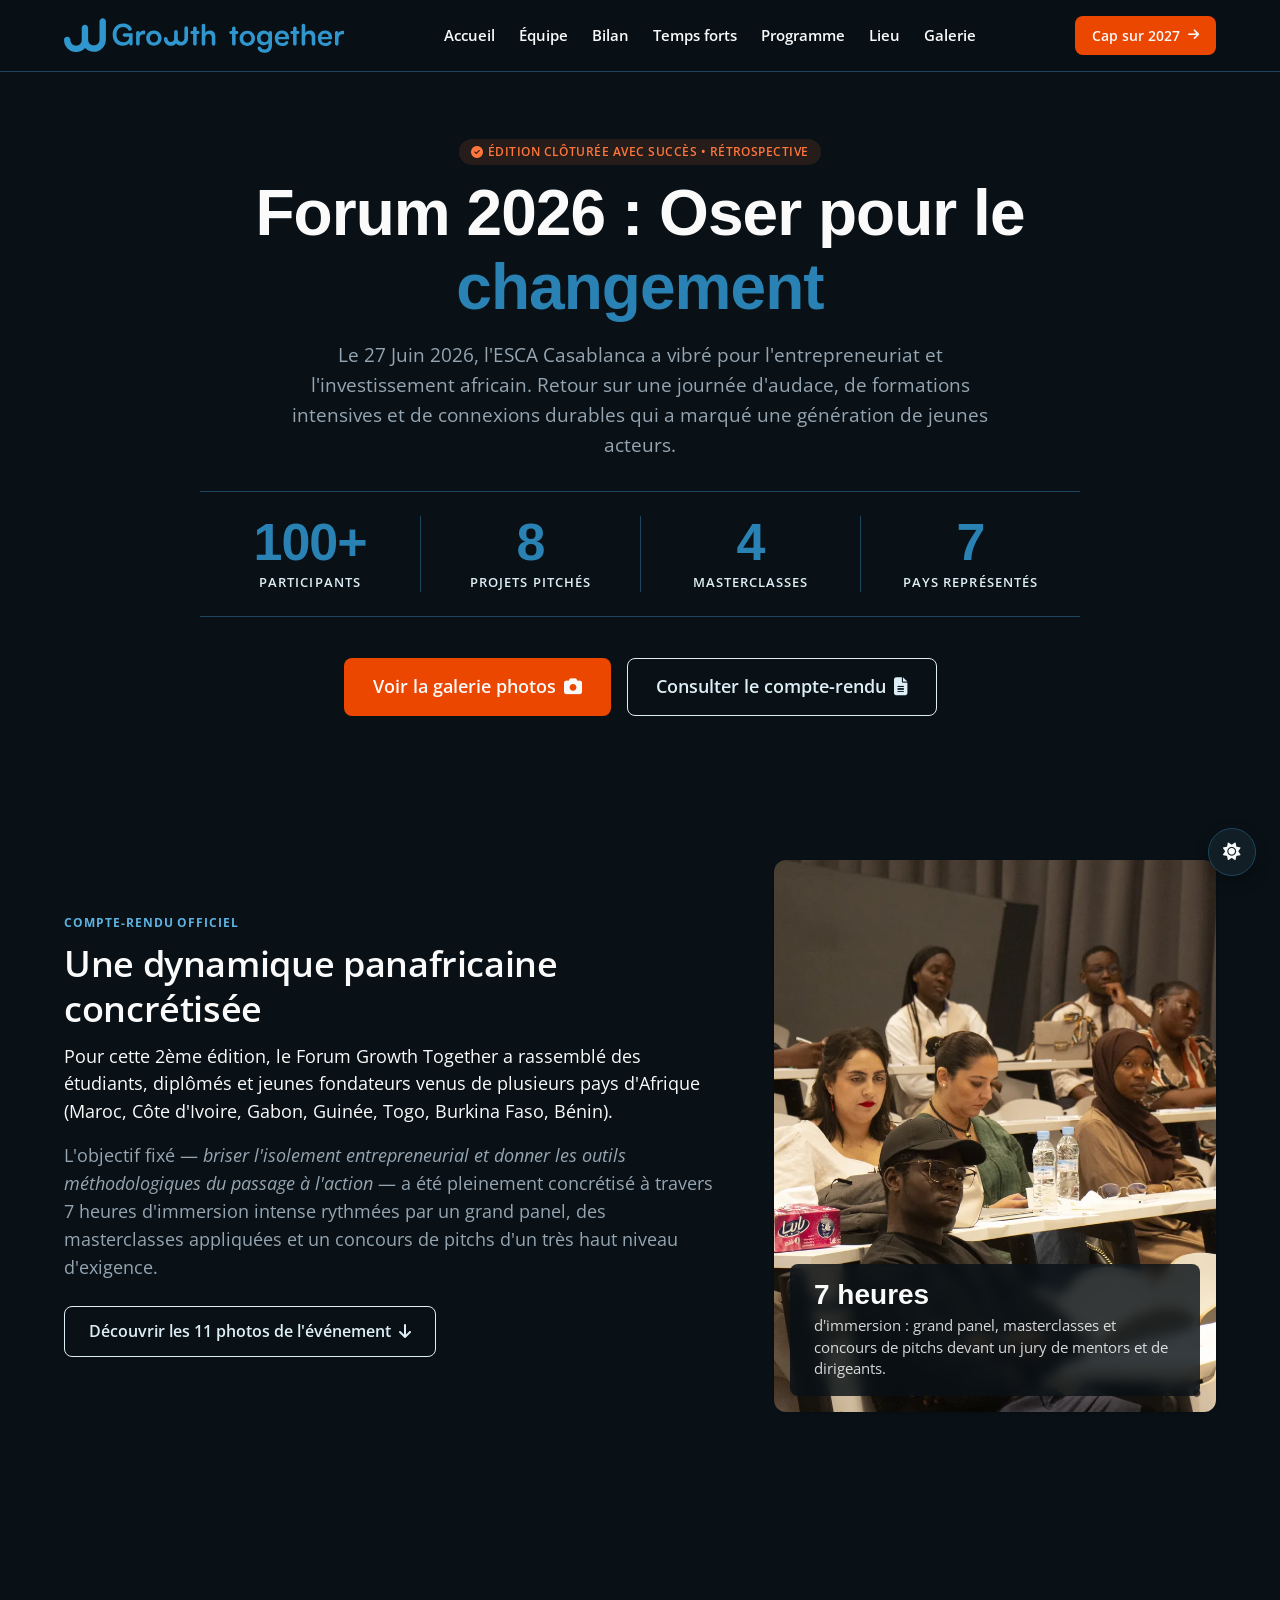
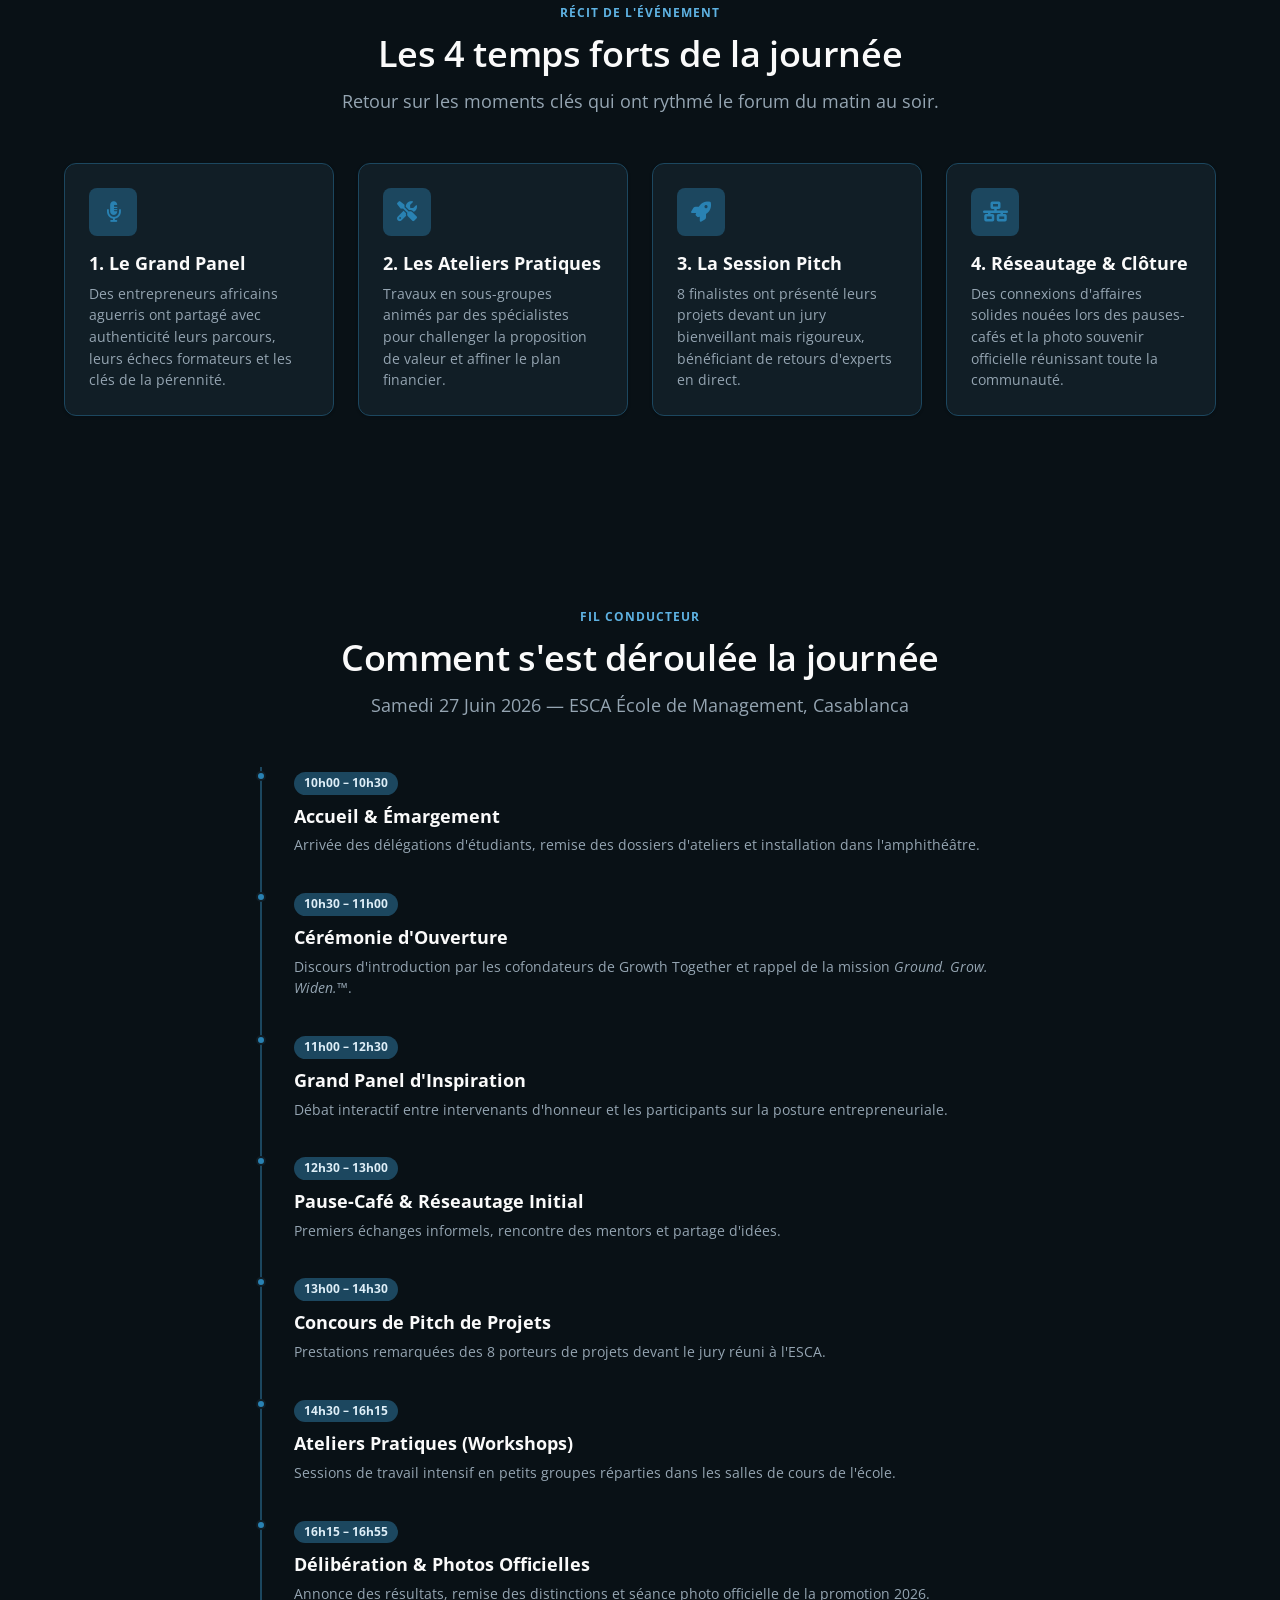
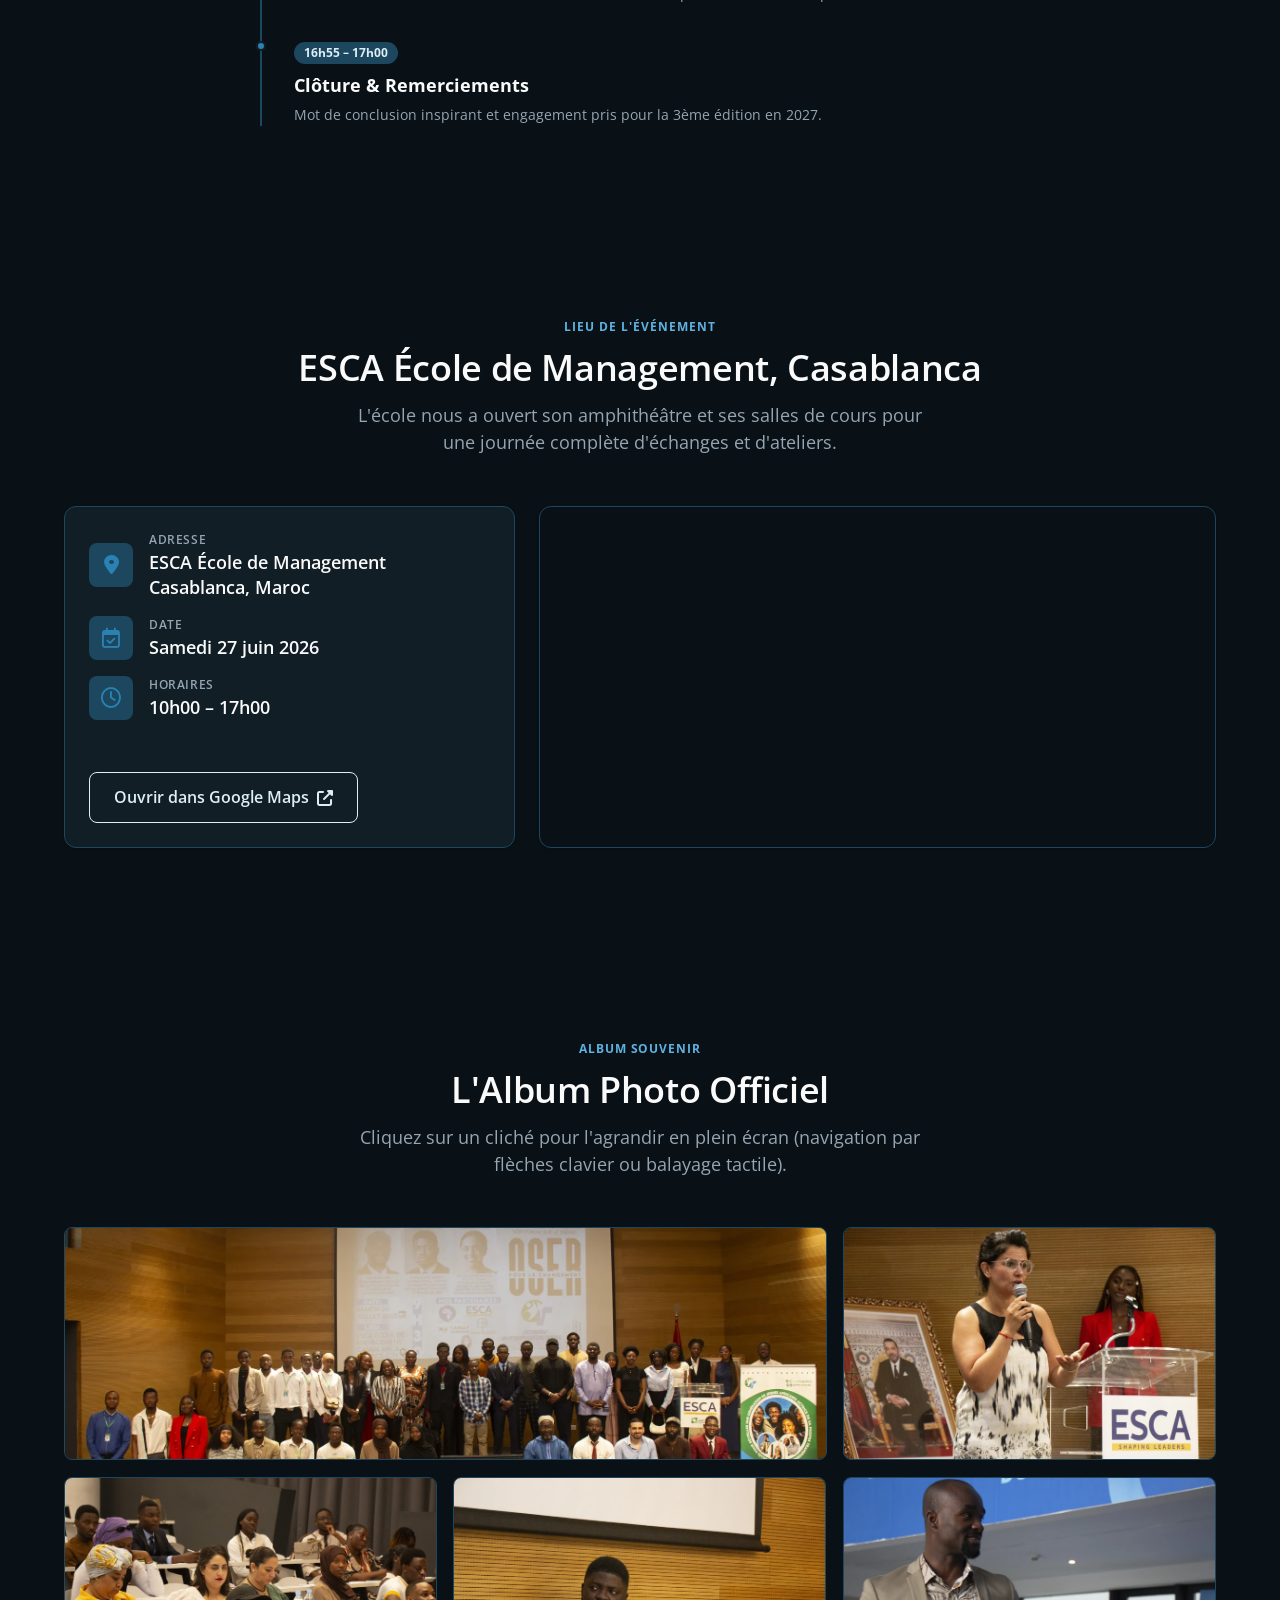
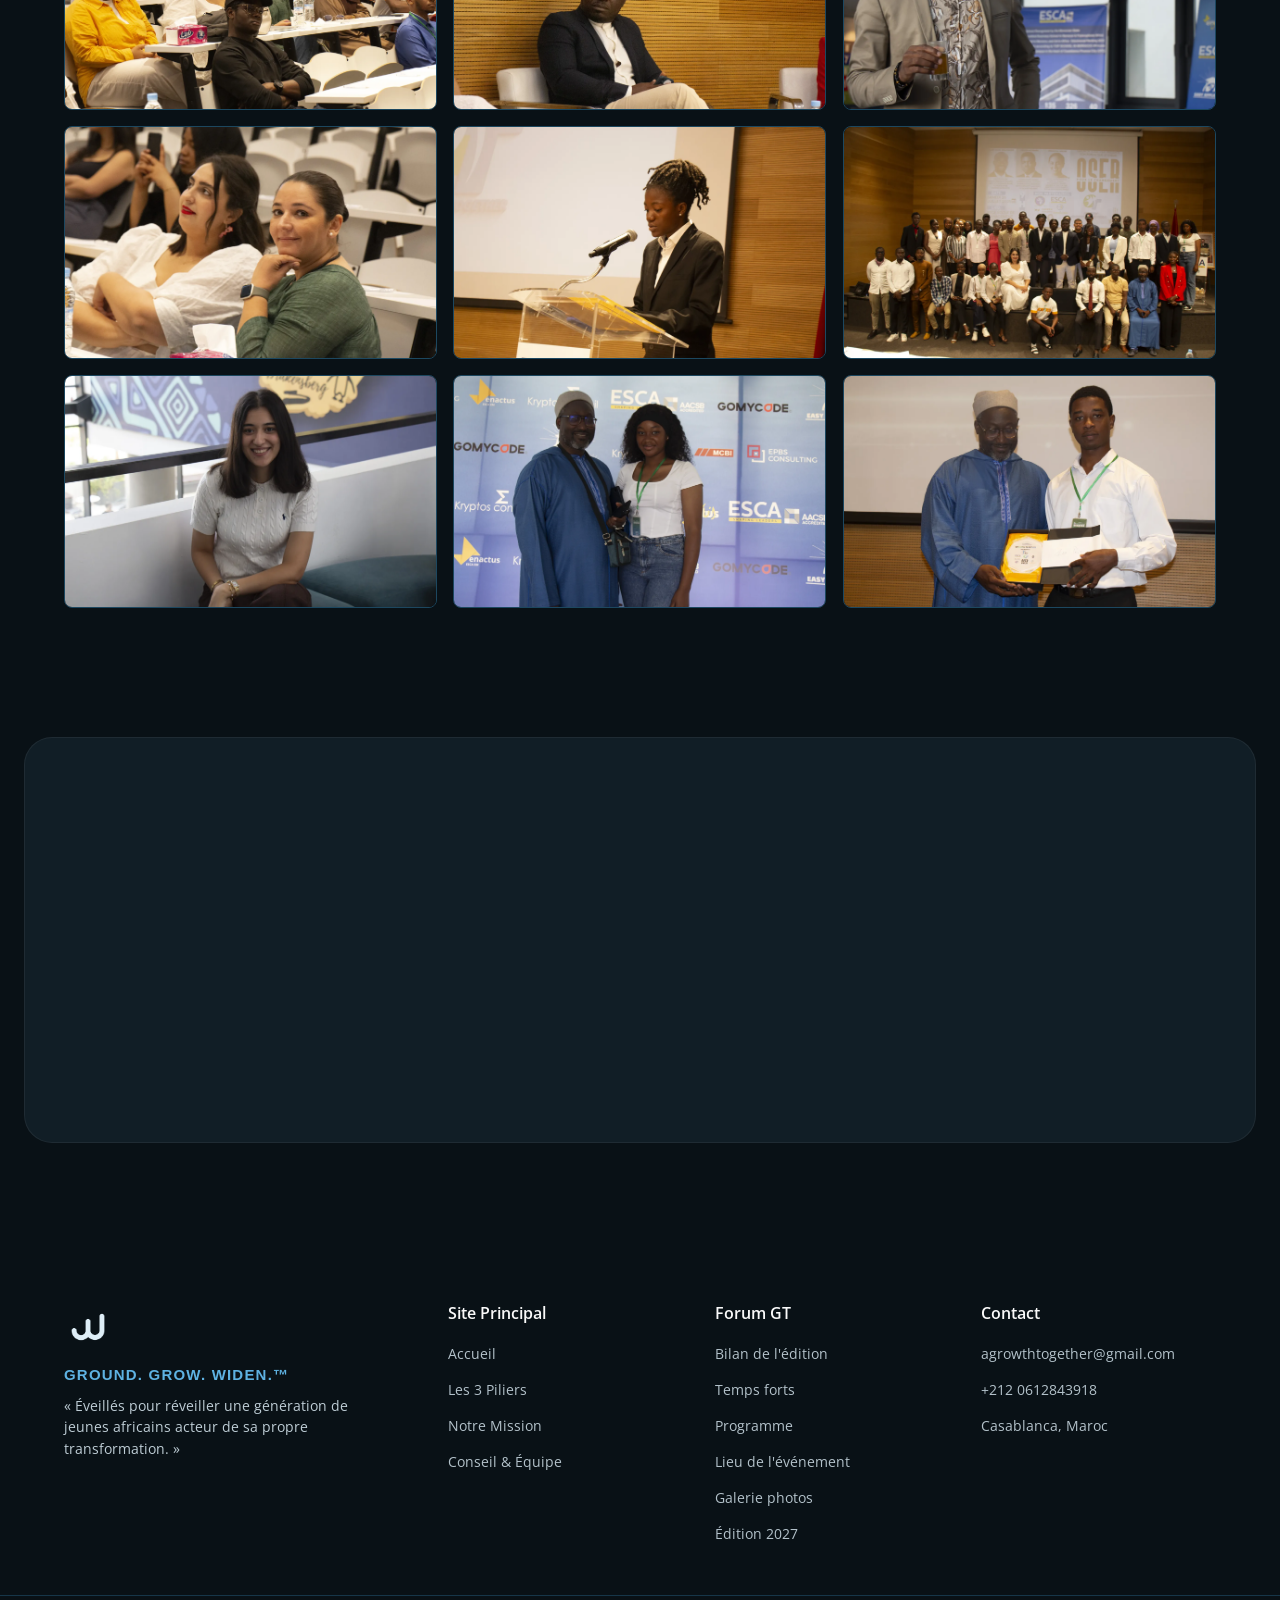
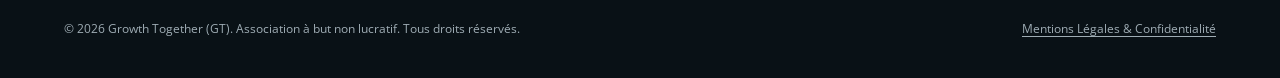
==== commit 83204590: "Mode sombre par défaut, mode clair au choix - Les pages s'ouvrent en sombre ; le bouton lune/soleil " ====
--- a/forum/index.html
+++ b/forum/index.html
@@ -1,8 +1,9 @@
 <!DOCTYPE html>
-<html lang="fr" data-theme="light">
+<html lang="fr" data-theme="dark">
 <head>
   <meta charset="UTF-8">
-  <script>document.documentElement.classList.add('js');</script>
+  <script>(function(){var d=document.documentElement;d.classList.add('js');var t='dark';try{var s=localStorage.getItem('gt-theme');if(s==='light'||s==='dark')t=s;}catch(e){}d.setAttribute('data-theme',t);})();</script>
+  <meta name="color-scheme" content="dark light">
   <meta name="viewport" content="width=device-width, initial-scale=1.0">
   <title>Rétrospective Forum Growth Together 2026 | Oser pour le changement</title>
   <meta name="description" content="Rétrospective complète de la 2ème édition du Forum sur l'entrepreneuriat et l'investissement de Growth Together, tenue le 27 Juin 2026 à l'ESCA Casablanca.">
--- a/css/style.css
+++ b/css/style.css
@@ -1617,3 +1617,102 @@
     margin-top: var(--gt-space-2);
   }
 }
+
+/* ==========================================================================
+   FLUX CONTINU ENTRE LES SECTIONS
+   Un seul fond pour toute la page, aucun trait de séparation, plus d'air.
+   Les blocs sombres deviennent des panneaux arrondis posés dans la page
+   au lieu de bandes pleine largeur qui coupent la lecture.
+   ========================================================================== */
+main > section[class] {
+  background-color: transparent;
+  border-top: 0;
+  border-bottom: 0;
+}
+
+main > section.pillars-section,
+main > section.mission-section,
+main > section.objectives-section,
+main > section.actions-section,
+main > section.founders-section,
+main > section.contact-section,
+main > section.forum-about-section,
+main > section.forum-highlights-section,
+main > section.timeline-section,
+main > section.venue-section,
+main > section.gallery-section,
+main > section.ag-section,
+main > section.team-cta-section {
+  padding-top: clamp(4rem, 8vw, 6rem);
+  padding-bottom: clamp(4rem, 8vw, 6rem);
+}
+
+/* La carte prolonge la section contact sans coupure */
+main > section.contact-section {
+  padding-bottom: var(--gt-space-8);
+}
+
+/* Panneaux sombres arrondis (Forum 2026, Cap sur 2027) */
+main > section.forum-highlight-section,
+main > section.register-cta-section {
+  width: min(calc(100% - 2 * var(--gt-space-6)), 1280px);
+  margin: var(--gt-space-8) auto;
+  padding-top: clamp(3rem, 6vw, 5rem);
+  padding-bottom: clamp(3rem, 6vw, 5rem);
+  background-color: var(--gt-color-nuit-profonde);
+  border: 1px solid rgba(255, 255, 255, 0.06); /* visible seulement en mode sombre */
+  border-radius: 28px;
+  box-shadow: 0 30px 60px -30px rgba(9, 17, 22, 0.45);
+}
+
+/* Avant le pied de page : un vrai espace pour que le panneau ne colle pas au footer */
+main > section.register-cta-section {
+  margin-bottom: clamp(4rem, 8vw, 6rem);
+}
+
+@media (max-width: 640px) {
+  main > section.forum-highlight-section,
+  main > section.register-cta-section {
+    width: calc(100% - 2 * var(--gt-space-3));
+    border-radius: 20px;
+  }
+}
+
+/* Le pied de page enchaîne sans trait */
+.footer {
+  border-top: 0;
+}
+
+/* Mode sombre : le panneau prend la teinte de surface pour se détacher du fond */
+[data-theme="dark"] main > section.forum-highlight-section,
+[data-theme="dark"] main > section.register-cta-section,
+body.dark-mode main > section.forum-highlight-section,
+body.dark-mode main > section.register-cta-section {
+  background-color: var(--gt-bg-surface);
+  box-shadow: none;
+}
+
+/* ==========================================================================
+   MODE SOMBRE (thème par défaut) : lisibilité des petits textes colorés
+   Le bleu élan et l'orange élan restent les couleurs des boutons ; pour du
+   texte sur fond nuit profonde, on utilise leurs variantes claires de la charte.
+   ========================================================================== */
+[data-theme="dark"] .section-tag,
+[data-theme="dark"] .hero-baseline,
+[data-theme="dark"] .footer-baseline,
+[data-theme="dark"] .founder-role,
+[data-theme="dark"] .director-role,
+[data-theme="dark"] .member-role,
+[data-theme="dark"] .nav-link.active,
+[data-theme="dark"] .legal-container a:not(.btn) {
+  color: var(--gt-interactive-primary-active); /* #5EB2E2 */
+}
+
+[data-theme="dark"] .text-ardoise {
+  color: var(--gt-text-secondary);
+}
+
+[data-theme="dark"] .badge-accent {
+  color: var(--gt-interactive-accent-active); /* #FF773D */
+  background-color: rgba(255, 119, 61, 0.12);
+}
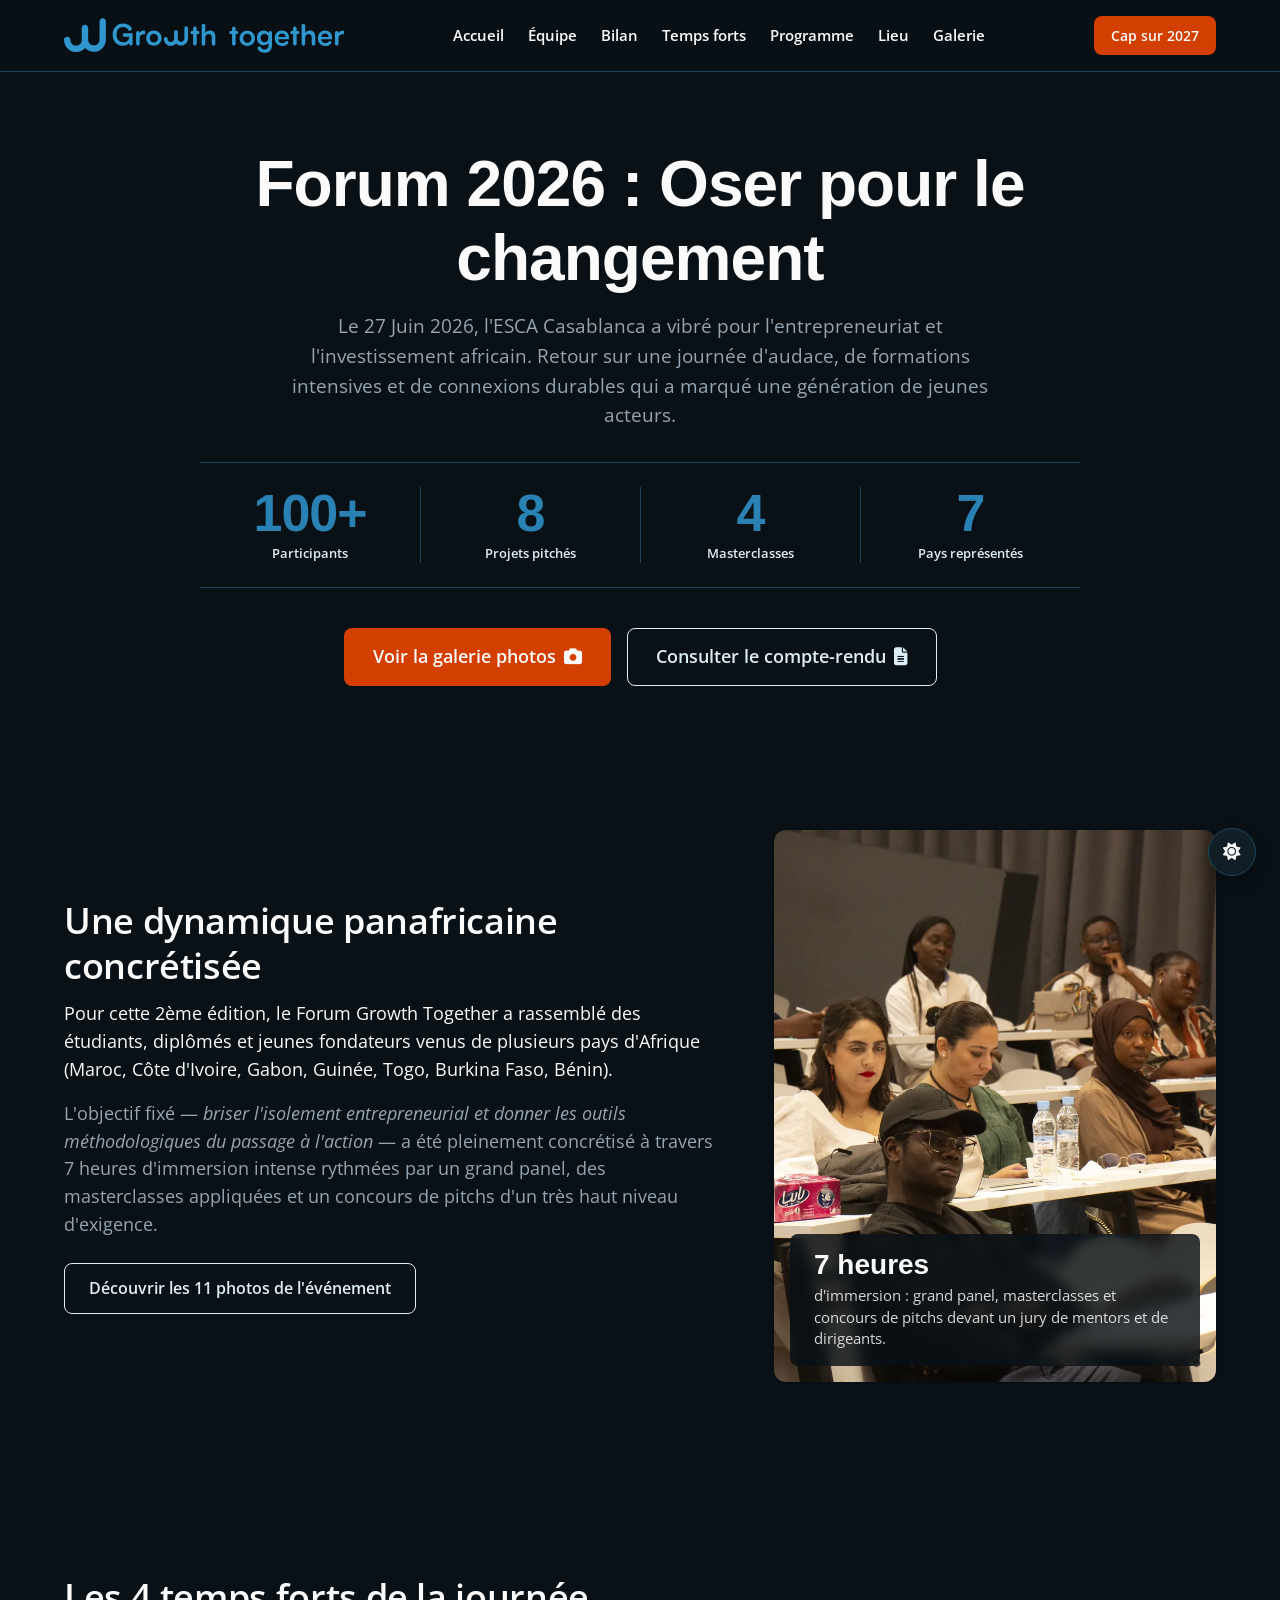
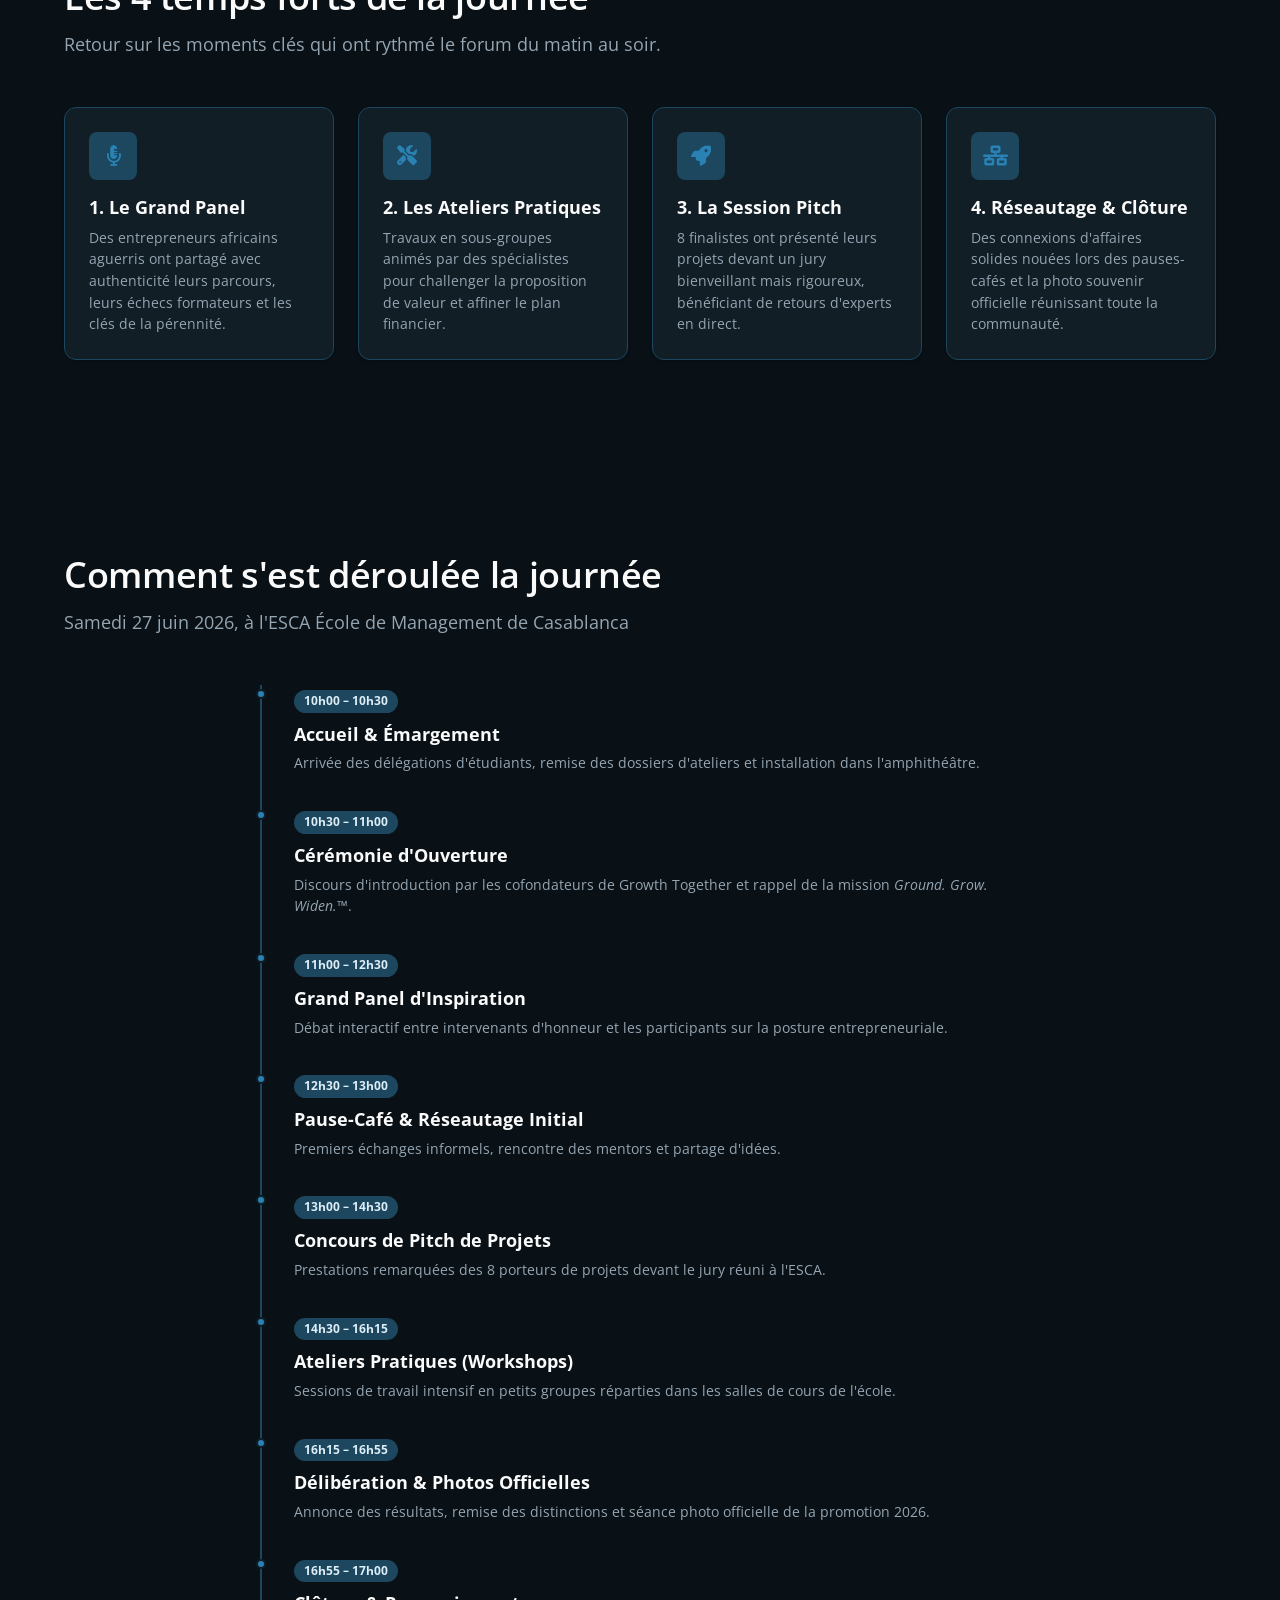
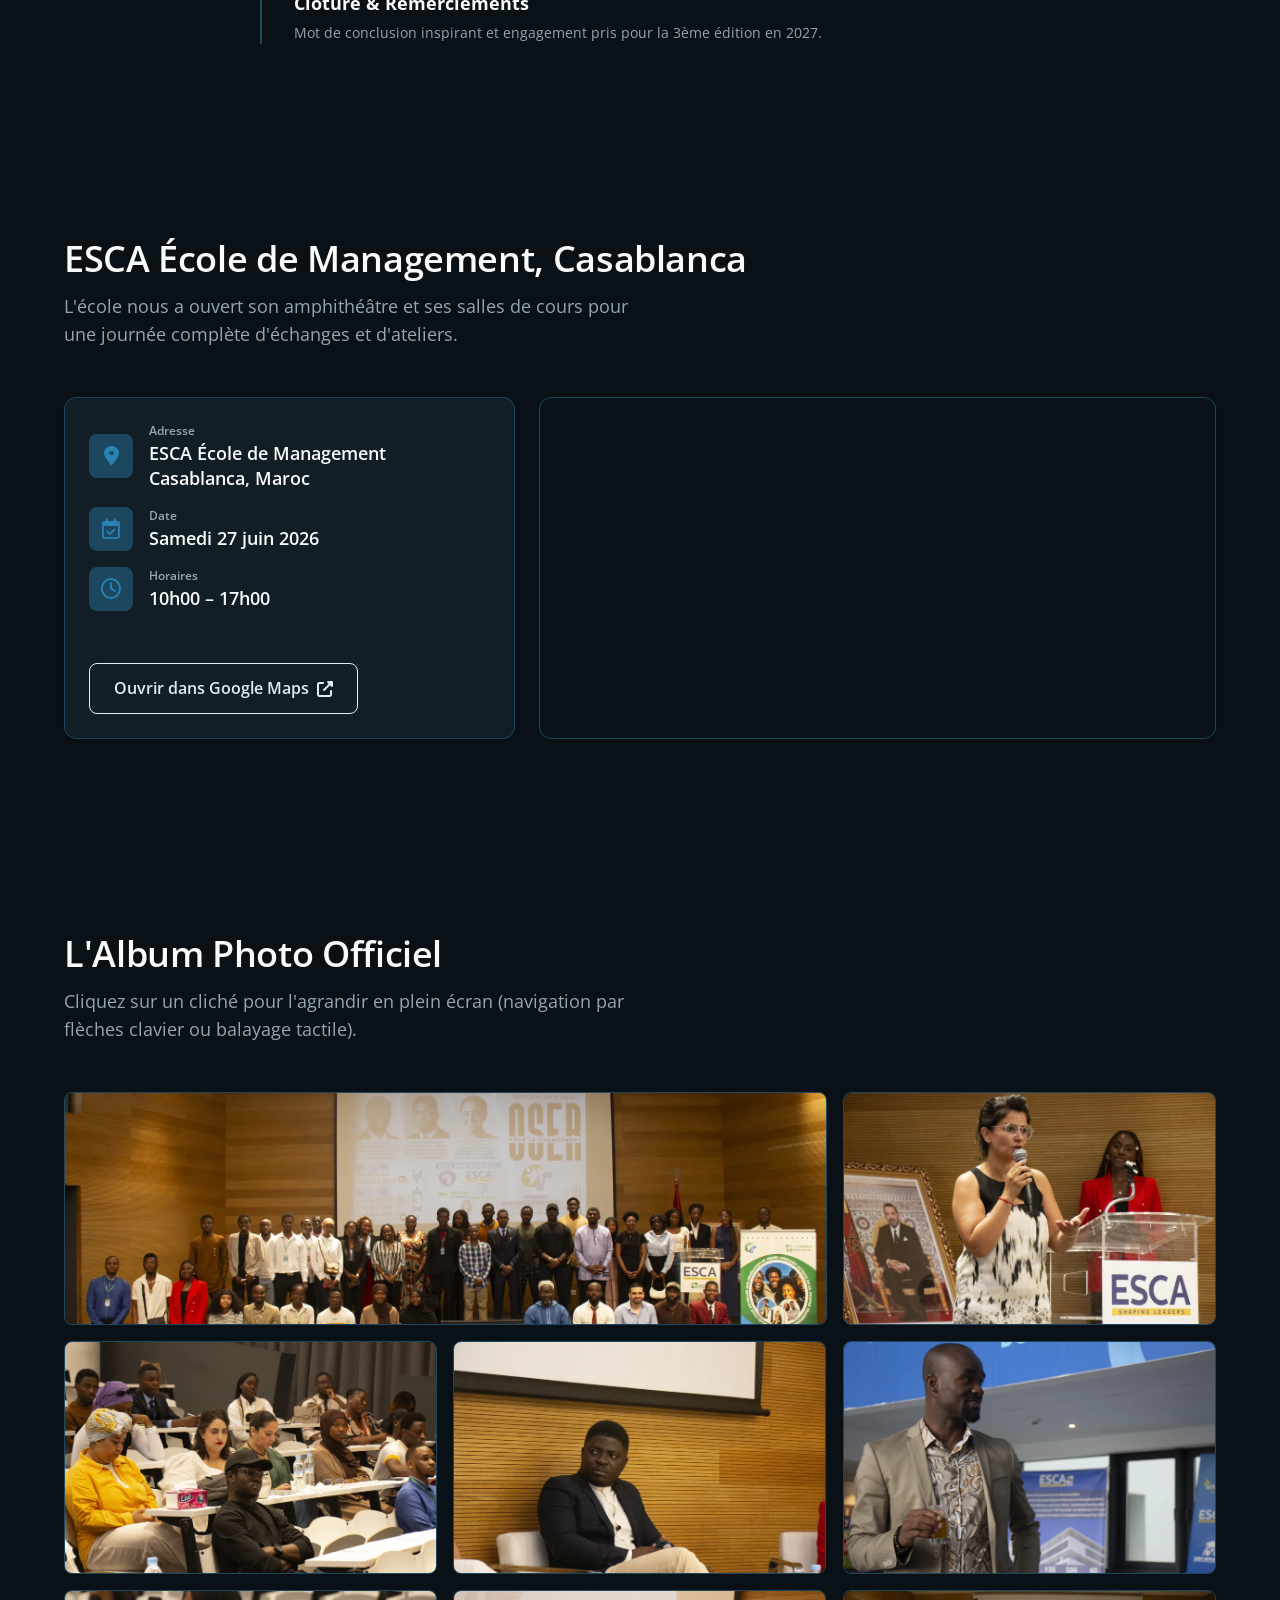
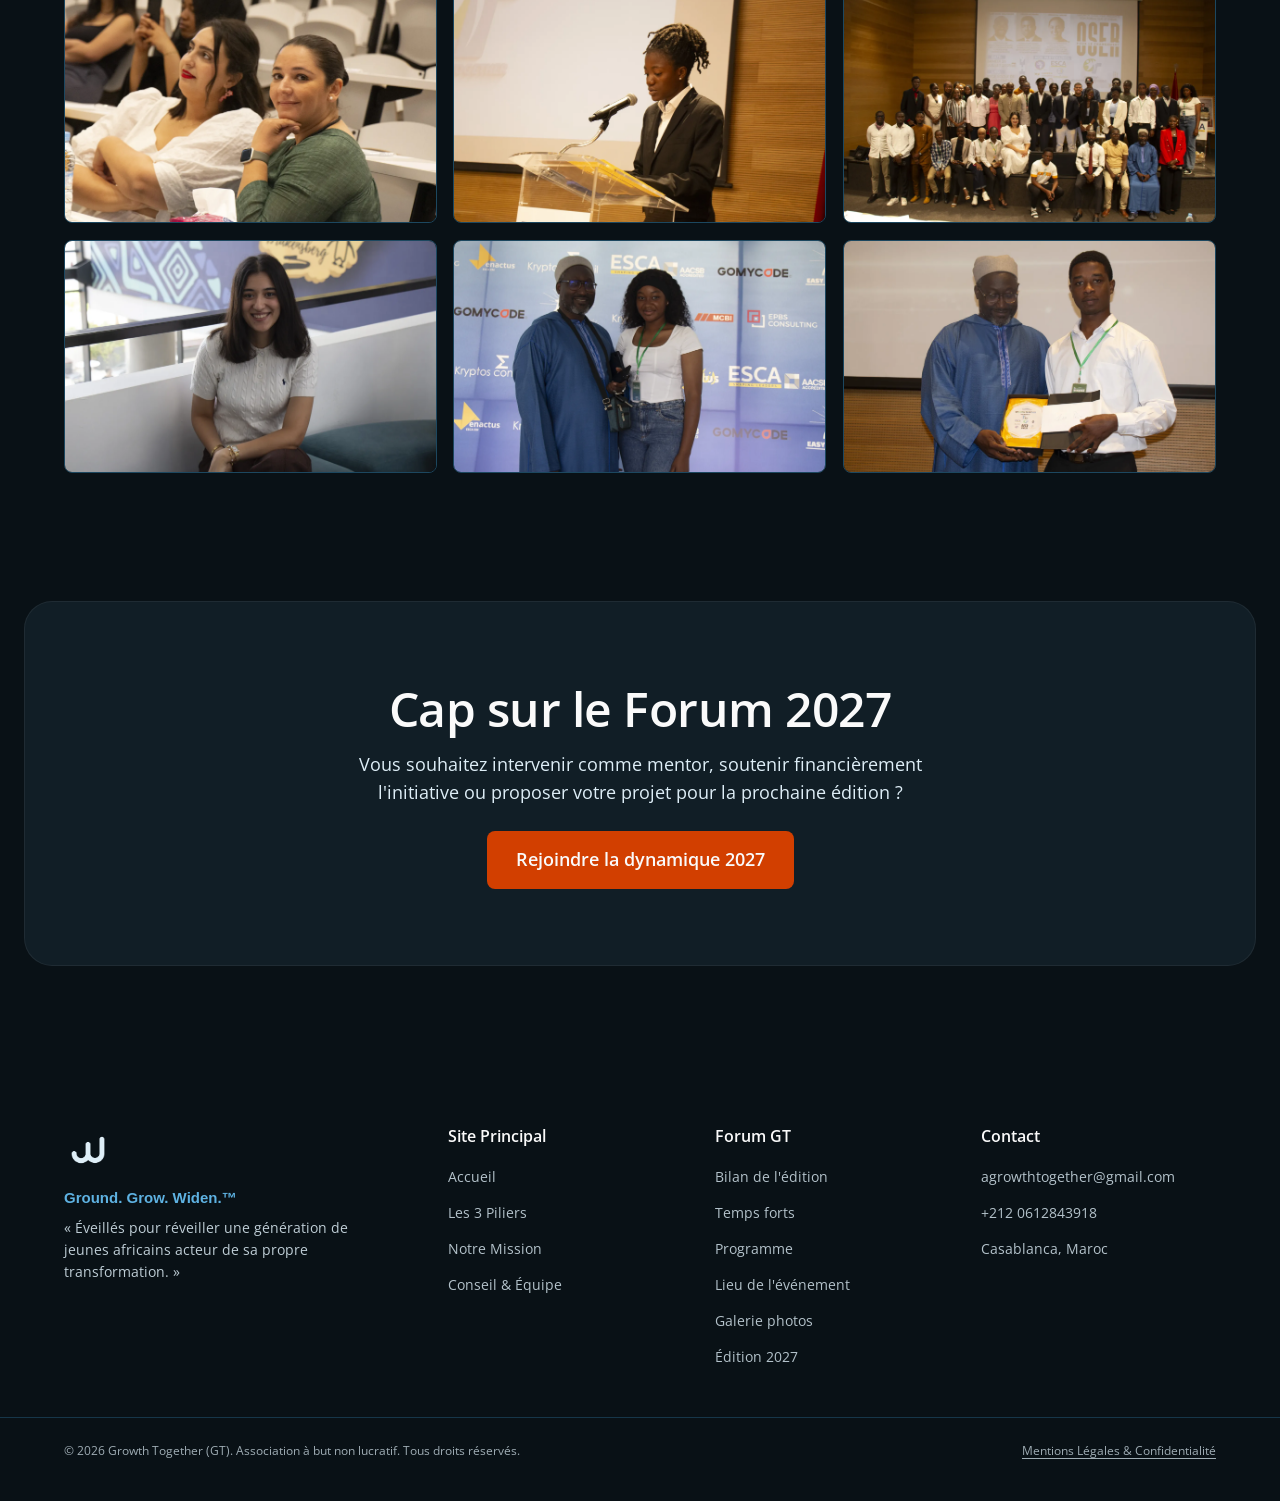
==== commit 756fb117: "Direction artistique : la devise devient le hero, la page gagne en sobriété Hero de l'accueil - « Gr" ====
--- a/forum/index.html
+++ b/forum/index.html
@@ -67,12 +67,12 @@
           <a href="#programme" class="nav-link">Programme</a>
           <a href="#lieu" class="nav-link">Lieu</a>
           <a href="#galerie" class="nav-link">Galerie</a>
-          <a href="#edition-2027" class="btn btn-accent nav-menu-cta">Cap sur 2027 <i class="fas fa-arrow-right" aria-hidden="true" style="font-size: 0.8rem;"></i></a>
+          <a href="#edition-2027" class="btn btn-accent nav-menu-cta">Cap sur 2027</a>
         </div>
 
         <div class="nav-actions">
           <a href="#edition-2027" class="btn btn-accent btn-sm">
-            Cap sur 2027 <i class="fas fa-arrow-right" aria-hidden="true" style="font-size: 0.8rem;"></i>
+            Cap sur 2027
           </a>
           <button class="hamburger" id="hamburger" type="button" aria-label="Ouvrir le menu de navigation" aria-expanded="false" aria-controls="nav-menu">
             <i class="fas fa-bars" aria-hidden="true"></i>
@@ -89,10 +89,7 @@
     <section class="forum-hero" id="hero">
       <div class="container">
         <div class="reveal">
-          <span class="badge badge-accent">
-            <i class="fas fa-check-circle" aria-hidden="true"></i> Édition Clôturée avec Succès • Rétrospective
-          </span>
-          <h1 class="forum-hero-title">Forum 2026 : Oser pour le <span class="text-elan">changement</span></h1>
+          <h1 class="forum-hero-title">Forum 2026 : Oser pour le changement</h1>
           <p class="forum-hero-subtitle">
             Le 27 Juin 2026, l'ESCA Casablanca a vibré pour l'entrepreneuriat et l'investissement africain. Retour sur une journée d'audace, de formations intensives et de connexions durables qui a marqué une génération de jeunes acteurs.
           </p>
@@ -134,7 +131,6 @@
       <div class="container">
         <div class="forum-about-grid">
           <div class="reveal">
-            <span class="section-tag">Compte-Rendu Officiel</span>
             <h2 class="section-title">Une dynamique panafricaine concrétisée</h2>
             <p>
               Pour cette 2ème édition, le Forum Growth Together a rassemblé des étudiants, diplômés et jeunes fondateurs venus de plusieurs pays d'Afrique (Maroc, Côte d'Ivoire, Gabon, Guinée, Togo, Burkina Faso, Bénin).
@@ -143,7 +139,7 @@
               L'objectif fixé — <em>briser l'isolement entrepreneurial et donner les outils méthodologiques du passage à l'action</em> — a été pleinement concrétisé à travers 7 heures d'immersion intense rythmées par un grand panel, des masterclasses appliquées et un concours de pitchs d'un très haut niveau d'exigence.
             </p>
             <div style="margin-top: var(--gt-space-6);">
-              <a href="#galerie" class="btn btn-secondary">Découvrir les 11 photos de l'événement <i class="fas fa-arrow-down" aria-hidden="true"></i></a>
+              <a href="#galerie" class="btn btn-secondary">Découvrir les 11 photos de l'événement</a>
             </div>
           </div>
 
@@ -162,7 +158,6 @@
     <section class="forum-highlights-section" id="temps-forts">
       <div class="container">
         <div class="section-header text-center reveal">
-          <span class="section-tag">Récit de l'Événement</span>
           <h2 class="section-title">Les 4 temps forts de la journée</h2>
           <p class="section-subtitle text-center">
             Retour sur les moments clés qui ont rythmé le forum du matin au soir.
@@ -209,10 +204,9 @@
     <section class="timeline-section" id="programme">
       <div class="container">
         <div class="section-header text-center reveal">
-          <span class="section-tag">Fil Conducteur</span>
           <h2 class="section-title">Comment s'est déroulée la journée</h2>
           <p class="section-subtitle text-center">
-            Samedi 27 Juin 2026 — ESCA École de Management, Casablanca
+            Samedi 27 juin 2026, à l'ESCA École de Management de Casablanca
           </p>
         </div>
 
@@ -280,7 +274,6 @@
     <section class="venue-section" id="lieu">
       <div class="container">
         <div class="section-header text-center reveal">
-          <span class="section-tag">Lieu de l'événement</span>
           <h2 class="section-title">ESCA École de Management, Casablanca</h2>
           <p class="section-subtitle text-center">
             L'école nous a ouvert son amphithéâtre et ses salles de cours pour une journée complète d'échanges et d'ateliers.
@@ -331,7 +324,6 @@
     <section class="gallery-section" id="galerie">
       <div class="container">
         <div class="section-header text-center reveal">
-          <span class="section-tag">Album Souvenir</span>
           <h2 class="section-title">L'Album Photo Officiel</h2>
           <p class="section-subtitle text-center">
             Cliquez sur un cliché pour l'agrandir en plein écran (navigation par flèches clavier ou balayage tactile).
@@ -409,14 +401,13 @@
     <!-- Section Cap sur 2027 -->
     <section class="register-cta-section" id="edition-2027">
       <div class="container reveal">
-        <span class="badge badge-accent" style="margin-bottom: var(--gt-space-3);">Perspectives d'Avenir</span>
-        <h2>Cap sur la 3ème Édition — Forum 2027</h2>
+        <h2>Cap sur le Forum 2027</h2>
         <p>
           Vous souhaitez intervenir comme mentor, soutenir financièrement l'initiative ou proposer votre projet pour la prochaine édition ?
         </p>
         <div style="margin-top: var(--gt-space-6);">
           <a href="../index.html#contact" class="btn btn-accent btn-lg">
-            Rejoindre la dynamique 2027 <i class="fas fa-arrow-right" aria-hidden="true"></i>
+            Rejoindre la dynamique 2027
           </a>
         </div>
       </div>
--- a/css/style.css
+++ b/css/style.css
@@ -1716,3 +1716,373 @@
   color: var(--gt-interactive-accent-active); /* #FF773D */
   background-color: rgba(255, 119, 61, 0.12);
 }
+
+/* ==========================================================================
+   CONTRASTE (seuil WCAG AA 4,5:1 pour le texte courant)
+   Teintes à peine plus foncées que le bleu et l'orange élan de la charte.
+   ========================================================================== */
+
+/* Boutons : texte blanc lisible, dans les deux thèmes */
+.btn.btn-primary {
+  background-color: #267AA8;
+}
+
+.btn.btn-primary:hover {
+  background-color: #1F6690;
+}
+
+.btn.btn-accent {
+  background-color: #D23F00;
+}
+
+.btn.btn-accent:hover {
+  background-color: #B33600;
+}
+
+/* Le pied de page est sombre dans les deux thèmes */
+.footer-baseline {
+  color: #5EB2E2;
+}
+
+/* Mode clair : petits textes bleus et orange */
+[data-theme="light"] .section-tag,
+[data-theme="light"] .hero-baseline,
+[data-theme="light"] .founder-role,
+[data-theme="light"] .director-role,
+[data-theme="light"] .member-role,
+[data-theme="light"] .nav-link.active,
+[data-theme="light"] .timeline-time,
+[data-theme="light"] .legal-container a:not(.btn) {
+  color: #23719B;
+}
+
+[data-theme="light"] .badge-accent {
+  color: #C13A00;
+}
+
+/* Dans les panneaux sombres, le badge garde l'orange clair, quel que soit le thème */
+.forum-highlight-section .badge-accent,
+.register-cta-section .badge-accent,
+[data-theme="light"] .forum-highlight-section .badge-accent,
+[data-theme="light"] .register-cta-section .badge-accent {
+  color: #FF773D;
+  background-color: rgba(255, 119, 61, 0.12);
+}
+
+/* ==========================================================================
+   HERO « GROUND. GROW. WIDEN. »
+   La devise est l'image : chaque mot est plus grand, plus large et plus
+   intense que le précédent. La photo du Forum s'ouvre en s'élargissant.
+   C'est le seul mouvement automatique de la page.
+   ========================================================================== */
+main > section.hero-section.hero-grow {
+  display: flex;
+  align-items: center;
+  min-height: calc(100vh - var(--gt-header-height));
+  min-height: calc(100svh - var(--gt-header-height));
+  padding-top: clamp(2.5rem, 7vh, 5rem);
+  padding-bottom: clamp(3rem, 9vh, 6rem);
+  background-color: transparent;
+  overflow: visible;
+}
+
+.hero-grow-grid {
+  display: grid;
+  grid-template-columns: minmax(0, 1.3fr) minmax(0, 0.7fr);
+  grid-template-areas:
+    "mantra frame"
+    "copy   frame";
+  column-gap: clamp(2rem, 5vw, 5rem);
+  row-gap: clamp(2rem, 5vh, 3.5rem);
+  align-items: end;
+  width: 100%;
+}
+
+/* La devise */
+.hero-mantra {
+  grid-area: mantra;
+  margin: 0;
+  font-family: var(--gt-font-display);
+  font-weight: var(--gt-font-weight-bold);
+  line-height: 0.95;
+}
+
+.mantra-line {
+  display: block;
+  white-space: nowrap;
+}
+
+.mantra-word {
+  display: inline-block;
+}
+
+
+
+.mantra-ground .mantra-word {
+  font-size: clamp(2.75rem, 5.4vw, 5rem);
+  letter-spacing: -0.045em;
+  color: var(--gt-text-muted);
+}
+
+.mantra-grow .mantra-word {
+  font-size: clamp(3.5rem, 7.4vw, 7rem);
+  letter-spacing: -0.025em;
+  color: var(--gt-text-secondary);
+}
+
+.mantra-widen .mantra-word {
+  font-size: clamp(4.5rem, 10.2vw, 9.75rem);
+  letter-spacing: 0.015em; /* le mot s'élargit littéralement */
+  color: var(--gt-text-primary);
+}
+
+
+/* La photo */
+.hero-frame {
+  grid-area: frame;
+  align-self: stretch;
+  display: flex;
+  flex-direction: column;
+  gap: var(--gt-space-3);
+  margin: 0;
+}
+
+.hero-frame img {
+  flex: 1;
+  width: 100%;
+  min-height: 420px;
+  object-fit: cover;
+  object-position: 50% 42%;
+  border-radius: 20px;
+  background-color: var(--gt-bg-muted);
+}
+
+.hero-frame figcaption {
+  font-size: var(--gt-text-sm);
+  color: var(--gt-text-muted);
+}
+
+/* Le texte */
+.hero-copy {
+  grid-area: copy;
+}
+
+main > section.hero-grow .hero-title {
+  font-family: var(--gt-font-display);
+  font-size: clamp(1.375rem, 2.1vw, 1.875rem);
+  font-weight: 500;
+  line-height: 1.3;
+  letter-spacing: -0.01em;
+  max-width: 26ch;
+  margin: 0 0 var(--gt-space-4);
+  color: var(--gt-text-primary);
+}
+
+main > section.hero-grow .hero-description {
+  max-width: 52ch;
+  margin: 0 0 var(--gt-space-8);
+  color: var(--gt-text-muted);
+}
+
+/* Séquence d'ouverture : les mots montent l'un après l'autre, puis la photo s'élargit */
+@media (prefers-reduced-motion: no-preference) {
+  .mantra-line {
+    animation: mantra-rise 0.7s cubic-bezier(0.2, 0.7, 0.2, 1) both;
+  }
+  .mantra-ground { animation-delay: 0.05s; }
+  .mantra-grow   { animation-delay: 0.2s; }
+  .mantra-widen  { animation-delay: 0.35s; }
+
+  .hero-frame img {
+    animation: frame-widen 1.3s cubic-bezier(0.65, 0, 0.35, 1) 0.45s both;
+  }
+
+  .hero-copy,
+  .hero-frame figcaption {
+    animation: copy-in 0.6s ease-out 0.9s both;
+  }
+}
+
+@keyframes mantra-rise {
+  from { opacity: 0; transform: translateY(0.3em); }
+  to   { opacity: 1; transform: none; }
+}
+
+@keyframes frame-widen {
+  from { clip-path: inset(0 44% 0 44% round 20px); }
+  to   { clip-path: inset(0 0 0 0 round 20px); }
+}
+
+@keyframes copy-in {
+  from { opacity: 0; }
+  to   { opacity: 1; }
+}
+
+@media (max-width: 1100px) {
+  .hero-grow-grid {
+    grid-template-columns: minmax(0, 1fr);
+    grid-template-areas:
+      "mantra"
+      "frame"
+      "copy";
+    align-items: start;
+  }
+
+  .hero-frame img {
+    min-height: 0;
+    aspect-ratio: 16 / 10;
+    flex: none;
+  }
+
+  .mantra-ground .mantra-word { font-size: clamp(2.5rem, 10vw, 4.5rem); }
+  .mantra-grow .mantra-word   { font-size: clamp(3.1rem, 13vw, 6rem); }
+  .mantra-widen .mantra-word  { font-size: clamp(3.9rem, 17vw, 8.25rem); }
+}
+
+@media (max-width: 640px) {
+  main > section.hero-section.hero-grow {
+    min-height: 0;
+  }
+
+  .mantra-ground .mantra-word { font-size: 14vw; }
+  .mantra-grow .mantra-word   { font-size: 18.5vw; }
+  .mantra-widen .mantra-word  { font-size: 23.5vw; }
+
+  .hero-grow .hero-actions {
+    flex-direction: column;
+    align-items: stretch;
+  }
+}
+
+/* ==========================================================================
+   SOBRIÉTÉ : un seul moment animé (le hero), pas d'étiquettes en capitales,
+   pas d'effet de survol sur ce qui n'est pas cliquable.
+   ========================================================================== */
+
+/* Le contenu est là d'emblée : plus de fondu section par section */
+html .reveal {
+  opacity: 1;
+  transform: none;
+  transition: none;
+}
+
+/* Les étiquettes s'écrivent normalement */
+html .badge,
+html .hero-baseline,
+html .stat-label,
+html .vision-label,
+html .footer-baseline,
+html .event-meta-label,
+html .pitch-category,
+html .forum-stat-label,
+html .team-stat-label {
+  text-transform: none;
+  letter-spacing: 0;
+}
+
+/* Les cartes d'information ne bougent pas au survol */
+html .gt-card:hover,
+html .pillar-card:hover,
+html .director-card:hover,
+html .member-card:hover,
+html .event-meta-item:hover {
+  transform: none;
+}
+
+html .founder-card:hover .founder-img-wrapper img,
+html .member-card:hover .member-photo-wrapper img {
+  transform: none;
+}
+
+/* Nom des piliers : le mot de la devise, puis le verbe français */
+.pillar-name .pillar-verb {
+  display: block;
+  margin-top: var(--gt-space-1);
+  font-family: var(--gt-font-body);
+  font-size: var(--gt-text-base);
+  font-style: italic;
+  font-weight: 500;
+  letter-spacing: 0;
+  color: var(--gt-text-muted);
+}
+
+/* ==========================================================================
+   ACCUEIL : CHIFFRES EN UNE PHRASE
+   ========================================================================== */
+main > section.stats-section {
+  padding-top: clamp(2rem, 5vw, 3.5rem);
+  padding-bottom: clamp(2rem, 5vw, 3.5rem);
+}
+
+.stats-statement {
+  max-width: 34ch;
+  margin: 0;
+  font-family: var(--gt-font-display);
+  font-size: clamp(1.625rem, 3.4vw, 2.75rem);
+  font-weight: 500;
+  line-height: 1.25;
+  letter-spacing: -0.015em;
+  color: var(--gt-text-muted);
+  text-wrap: balance;
+}
+
+.stats-statement strong {
+  font-weight: var(--gt-font-weight-bold);
+  color: var(--gt-text-primary);
+}
+
+/* ==========================================================================
+   ACCUEIL : LES SIX OBJECTIFS EN LISTE (ce n'est pas une suite)
+   ========================================================================== */
+.objectives-grid {
+  column-gap: clamp(2rem, 4vw, 3.5rem);
+  row-gap: clamp(2rem, 4vw, 3rem);
+}
+
+.objective-card {
+  padding: 0;
+  background: none;
+  border: 0;
+  box-shadow: none;
+}
+
+.objective-card h3 {
+  font-family: var(--gt-font-display);
+  font-size: var(--gt-text-xl);
+  font-weight: var(--gt-font-weight-bold);
+  line-height: 1.25;
+  letter-spacing: -0.01em;
+  margin-bottom: var(--gt-space-3);
+  color: var(--gt-text-primary);
+}
+
+.objective-card h3::before {
+  content: "";
+  display: block;
+  width: 2.5rem;
+  height: 3px;
+  margin-bottom: var(--gt-space-4);
+  border-radius: 2px;
+  background-color: var(--gt-interactive-primary);
+}
+
+.objective-card p {
+  max-width: 42ch;
+}
+
+/* ==========================================================================
+   ALIGNEMENT : les titres de section s'alignent à gauche, comme le hero
+   ========================================================================== */
+main .section-header.text-center,
+main .section-header .text-center {
+  text-align: left;
+}
+
+main .section-header .section-subtitle.text-center {
+  margin-left: 0;
+  margin-right: 0;
+}
+
+main .section-header {
+  max-width: 760px;
+}
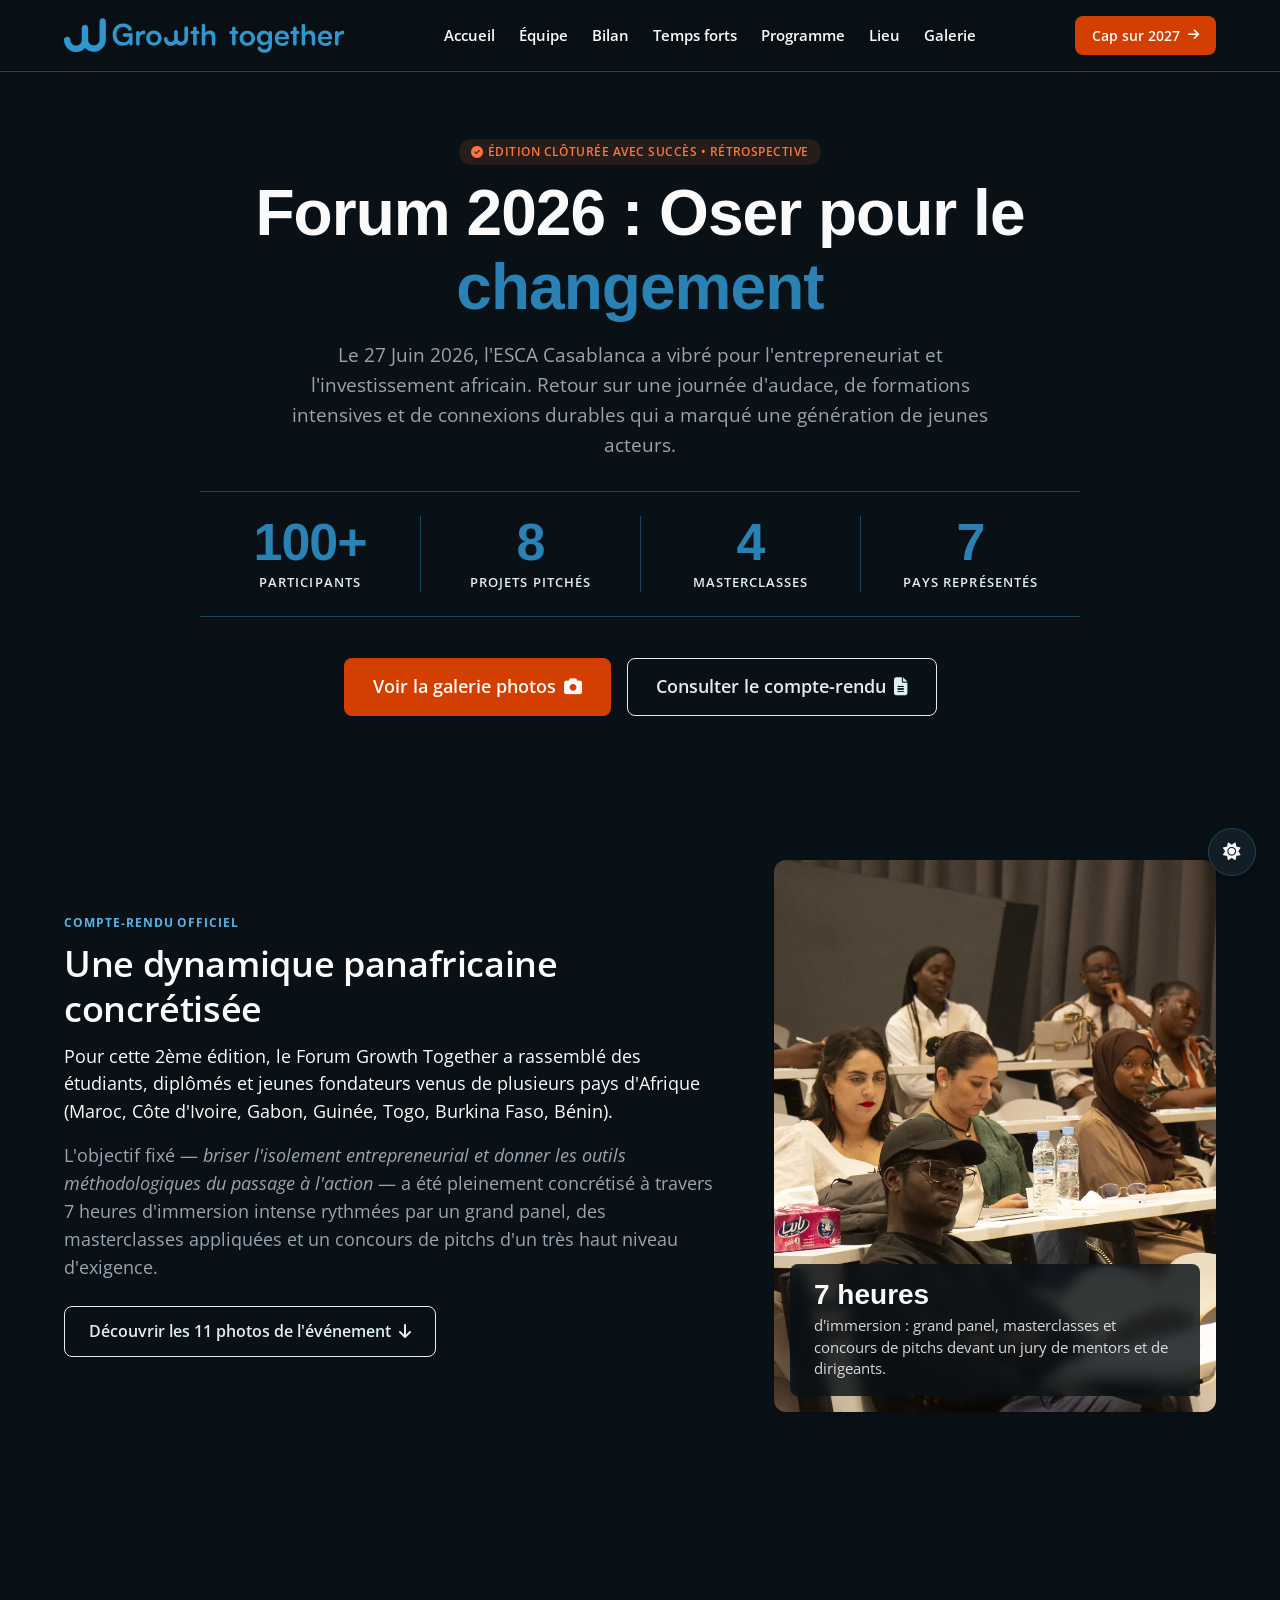
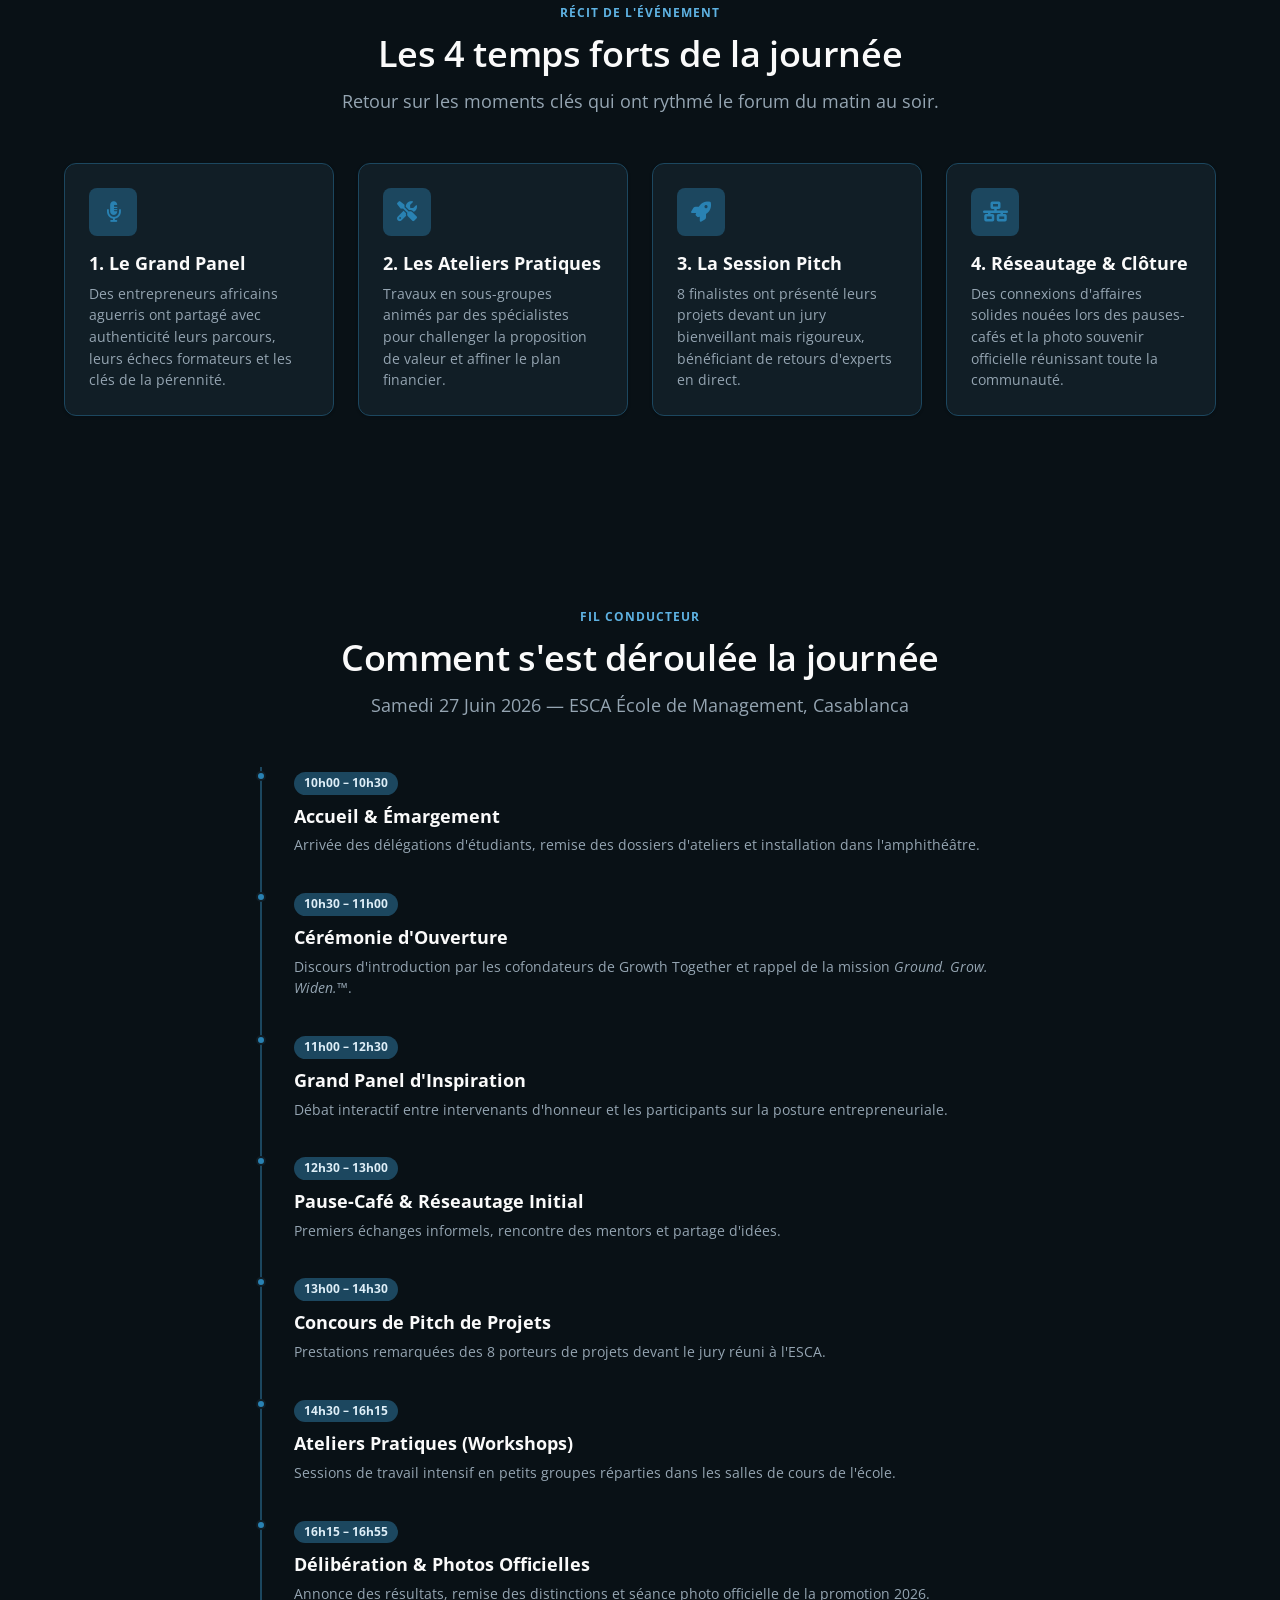
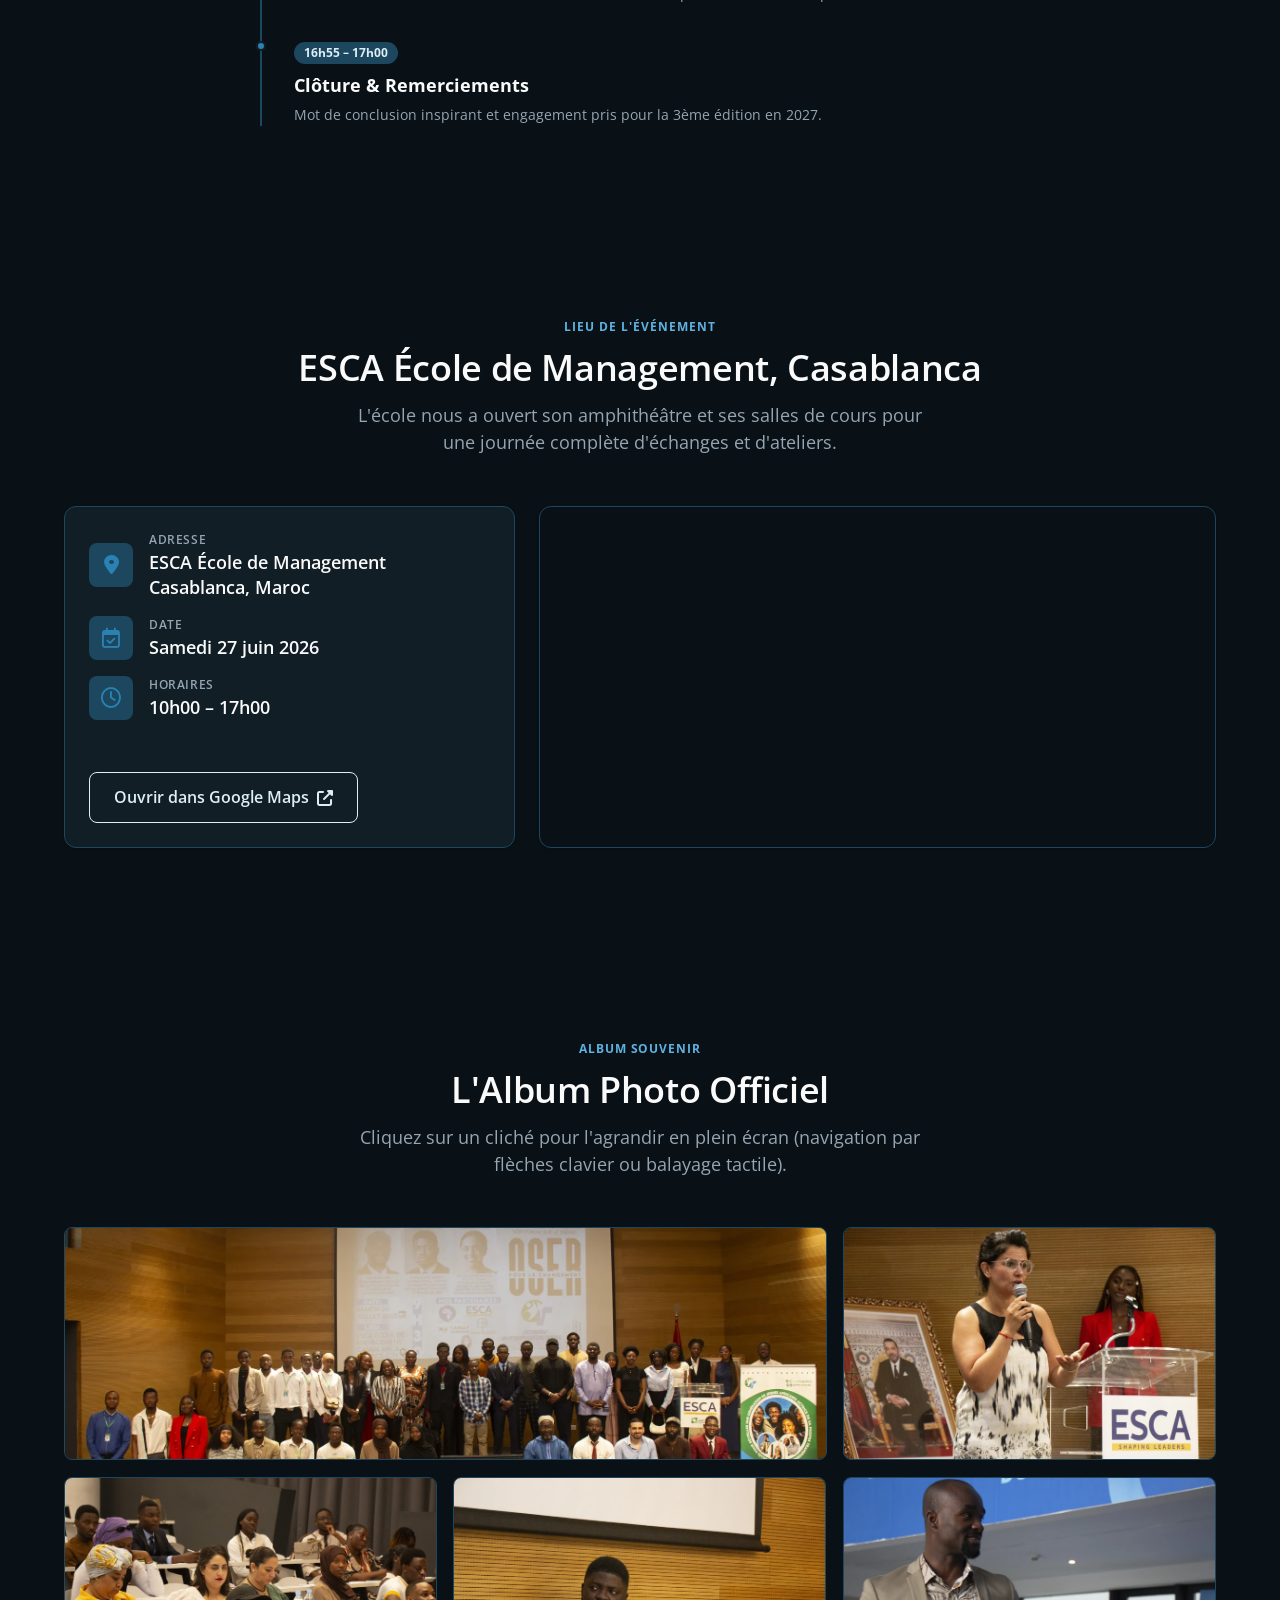
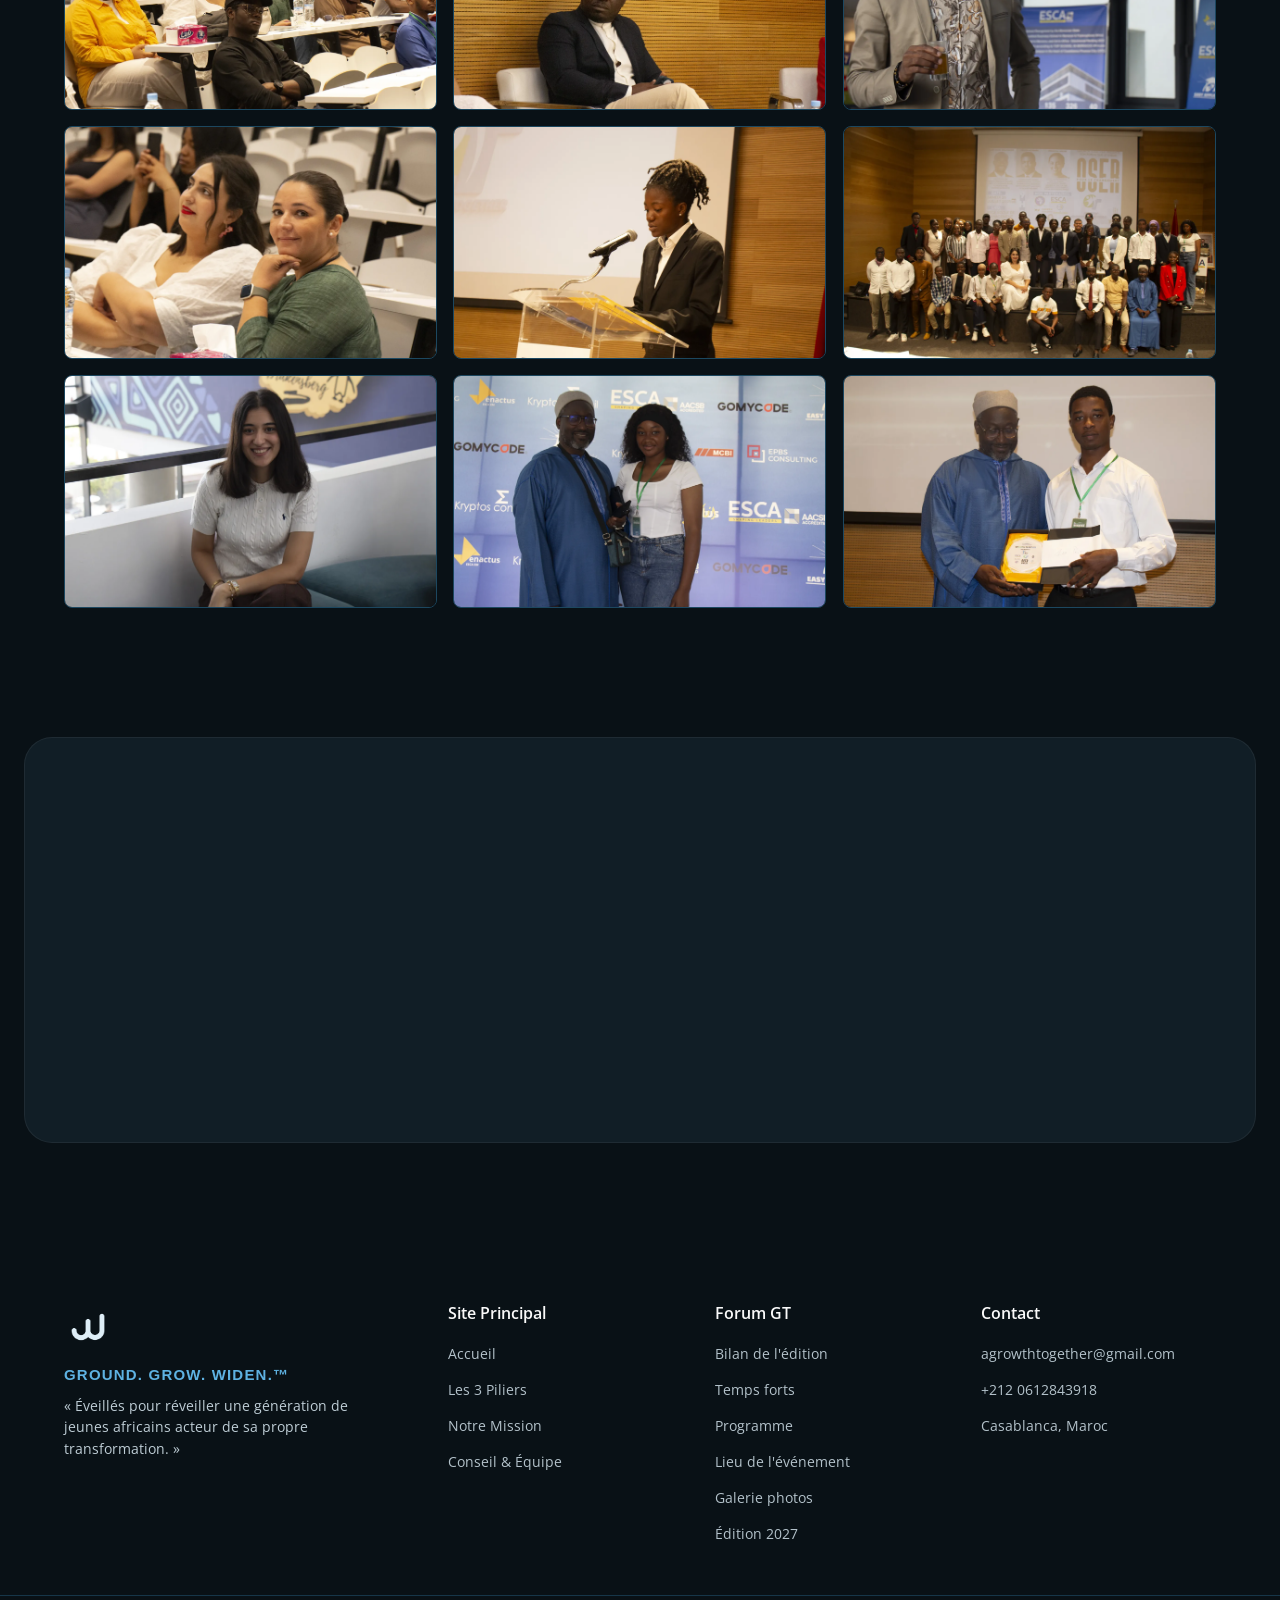
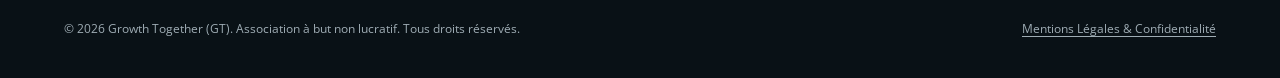
==== commit 2ea7f1ae: "Annule la direction artistique du skill frontend-design Retour à l'état précédent (étiquette avant-f" ====
--- a/forum/index.html
+++ b/forum/index.html
@@ -67,12 +67,12 @@
           <a href="#programme" class="nav-link">Programme</a>
           <a href="#lieu" class="nav-link">Lieu</a>
           <a href="#galerie" class="nav-link">Galerie</a>
-          <a href="#edition-2027" class="btn btn-accent nav-menu-cta">Cap sur 2027</a>
+          <a href="#edition-2027" class="btn btn-accent nav-menu-cta">Cap sur 2027 <i class="fas fa-arrow-right" aria-hidden="true" style="font-size: 0.8rem;"></i></a>
         </div>
 
         <div class="nav-actions">
           <a href="#edition-2027" class="btn btn-accent btn-sm">
-            Cap sur 2027
+            Cap sur 2027 <i class="fas fa-arrow-right" aria-hidden="true" style="font-size: 0.8rem;"></i>
           </a>
           <button class="hamburger" id="hamburger" type="button" aria-label="Ouvrir le menu de navigation" aria-expanded="false" aria-controls="nav-menu">
             <i class="fas fa-bars" aria-hidden="true"></i>
@@ -89,7 +89,10 @@
     <section class="forum-hero" id="hero">
       <div class="container">
         <div class="reveal">
-          <h1 class="forum-hero-title">Forum 2026 : Oser pour le changement</h1>
+          <span class="badge badge-accent">
+            <i class="fas fa-check-circle" aria-hidden="true"></i> Édition Clôturée avec Succès • Rétrospective
+          </span>
+          <h1 class="forum-hero-title">Forum 2026 : Oser pour le <span class="text-elan">changement</span></h1>
           <p class="forum-hero-subtitle">
             Le 27 Juin 2026, l'ESCA Casablanca a vibré pour l'entrepreneuriat et l'investissement africain. Retour sur une journée d'audace, de formations intensives et de connexions durables qui a marqué une génération de jeunes acteurs.
           </p>
@@ -131,6 +134,7 @@
       <div class="container">
         <div class="forum-about-grid">
           <div class="reveal">
+            <span class="section-tag">Compte-Rendu Officiel</span>
             <h2 class="section-title">Une dynamique panafricaine concrétisée</h2>
             <p>
               Pour cette 2ème édition, le Forum Growth Together a rassemblé des étudiants, diplômés et jeunes fondateurs venus de plusieurs pays d'Afrique (Maroc, Côte d'Ivoire, Gabon, Guinée, Togo, Burkina Faso, Bénin).
@@ -139,7 +143,7 @@
               L'objectif fixé — <em>briser l'isolement entrepreneurial et donner les outils méthodologiques du passage à l'action</em> — a été pleinement concrétisé à travers 7 heures d'immersion intense rythmées par un grand panel, des masterclasses appliquées et un concours de pitchs d'un très haut niveau d'exigence.
             </p>
             <div style="margin-top: var(--gt-space-6);">
-              <a href="#galerie" class="btn btn-secondary">Découvrir les 11 photos de l'événement</a>
+              <a href="#galerie" class="btn btn-secondary">Découvrir les 11 photos de l'événement <i class="fas fa-arrow-down" aria-hidden="true"></i></a>
             </div>
           </div>
 
@@ -158,6 +162,7 @@
     <section class="forum-highlights-section" id="temps-forts">
       <div class="container">
         <div class="section-header text-center reveal">
+          <span class="section-tag">Récit de l'Événement</span>
           <h2 class="section-title">Les 4 temps forts de la journée</h2>
           <p class="section-subtitle text-center">
             Retour sur les moments clés qui ont rythmé le forum du matin au soir.
@@ -204,9 +209,10 @@
     <section class="timeline-section" id="programme">
       <div class="container">
         <div class="section-header text-center reveal">
+          <span class="section-tag">Fil Conducteur</span>
           <h2 class="section-title">Comment s'est déroulée la journée</h2>
           <p class="section-subtitle text-center">
-            Samedi 27 juin 2026, à l'ESCA École de Management de Casablanca
+            Samedi 27 Juin 2026 — ESCA École de Management, Casablanca
           </p>
         </div>
 
@@ -274,6 +280,7 @@
     <section class="venue-section" id="lieu">
       <div class="container">
         <div class="section-header text-center reveal">
+          <span class="section-tag">Lieu de l'événement</span>
           <h2 class="section-title">ESCA École de Management, Casablanca</h2>
           <p class="section-subtitle text-center">
             L'école nous a ouvert son amphithéâtre et ses salles de cours pour une journée complète d'échanges et d'ateliers.
@@ -324,6 +331,7 @@
     <section class="gallery-section" id="galerie">
       <div class="container">
         <div class="section-header text-center reveal">
+          <span class="section-tag">Album Souvenir</span>
           <h2 class="section-title">L'Album Photo Officiel</h2>
           <p class="section-subtitle text-center">
             Cliquez sur un cliché pour l'agrandir en plein écran (navigation par flèches clavier ou balayage tactile).
@@ -401,13 +409,14 @@
     <!-- Section Cap sur 2027 -->
     <section class="register-cta-section" id="edition-2027">
       <div class="container reveal">
-        <h2>Cap sur le Forum 2027</h2>
+        <span class="badge badge-accent" style="margin-bottom: var(--gt-space-3);">Perspectives d'Avenir</span>
+        <h2>Cap sur la 3ème Édition — Forum 2027</h2>
         <p>
           Vous souhaitez intervenir comme mentor, soutenir financièrement l'initiative ou proposer votre projet pour la prochaine édition ?
         </p>
         <div style="margin-top: var(--gt-space-6);">
           <a href="../index.html#contact" class="btn btn-accent btn-lg">
-            Rejoindre la dynamique 2027
+            Rejoindre la dynamique 2027 <i class="fas fa-arrow-right" aria-hidden="true"></i>
           </a>
         </div>
       </div>
--- a/css/style.css
+++ b/css/style.css
@@ -1770,319 +1770,213 @@
 }
 
 /* ==========================================================================
-   HERO « GROUND. GROW. WIDEN. »
-   La devise est l'image : chaque mot est plus grand, plus large et plus
-   intense que le précédent. La photo du Forum s'ouvre en s'élargissant.
-   C'est le seul mouvement automatique de la page.
+   HERO PLEIN ÉCRAN (page d'accueil)
+   Photo de groupe en fond, voile sombre, texte centré, fondu vers la page.
+   Le hero reste sombre dans les deux thèmes, comme une couverture.
    ========================================================================== */
-main > section.hero-section.hero-grow {
-  display: flex;
-  align-items: center;
-  min-height: calc(100vh - var(--gt-header-height));
-  min-height: calc(100svh - var(--gt-header-height));
-  padding-top: clamp(2.5rem, 7vh, 5rem);
-  padding-bottom: clamp(3rem, 9vh, 6rem);
-  background-color: transparent;
-  overflow: visible;
-}
-
-.hero-grow-grid {
-  display: grid;
-  grid-template-columns: minmax(0, 1.3fr) minmax(0, 0.7fr);
-  grid-template-areas:
-    "mantra frame"
-    "copy   frame";
-  column-gap: clamp(2rem, 5vw, 5rem);
-  row-gap: clamp(2rem, 5vh, 3.5rem);
-  align-items: end;
+main > section.hero-section.hero-full {
+  position: relative;
+  min-height: 100vh;
+  min-height: 100svh;
+  margin-top: calc(-1 * var(--gt-header-height)); /* passe sous le menu transparent */
+  padding: calc(var(--gt-header-height) + var(--gt-space-12)) 0 var(--gt-space-24);
+  display: flex;
+  align-items: center;
+  overflow: hidden;
+  background-color: var(--gt-color-nuit-profonde);
+  color: var(--gt-color-blanc-neutre);
+  isolation: isolate;
+}
+
+.hero-media {
+  position: absolute;
+  inset: 0;
+  z-index: -2;
+}
+
+.hero-media img {
   width: 100%;
-}
-
-/* La devise */
-.hero-mantra {
-  grid-area: mantra;
-  margin: 0;
-  font-family: var(--gt-font-display);
+  height: 100%;
+  object-fit: cover;
+  object-position: center 40%;
+  transform: scale(1.04);
+  animation: hero-drift 18s ease-out forwards;
+}
+
+@keyframes hero-drift {
+  to { transform: scale(1); }
+}
+
+/* Voile : assez sombre pour lire le texte, puis fondu vers le fond de la page */
+.hero-full::after {
+  content: "";
+  position: absolute;
+  inset: 0;
+  z-index: -1;
+  background:
+    radial-gradient(ellipse at 50% 45%, rgba(9, 17, 22, 0) 0%, rgba(9, 17, 22, 0.35) 80%),
+    linear-gradient(180deg,
+      rgba(9, 17, 22, 0.55) 0%,
+      rgba(9, 17, 22, 0.48) 35%,
+      rgba(9, 17, 22, 0.6) 90%,
+      var(--gt-bg-page) 100%);
+}
+
+.hero-full-inner {
+  position: relative;
+  width: 100%;
+}
+
+.hero-full .hero-content {
+  max-width: 900px;
+  margin: 0 auto;
+  text-align: center;
+  display: flex;
+  flex-direction: column;
+  align-items: center;
+}
+
+.hero-pill {
+  display: inline-block;
+  padding: var(--gt-space-2) var(--gt-space-6);
+  margin-bottom: var(--gt-space-6);
+  border: 1px solid rgba(250, 250, 250, 0.28);
+  border-radius: var(--gt-radius-full);
+  background-color: rgba(250, 250, 250, 0.08);
+  backdrop-filter: blur(6px);
+  -webkit-backdrop-filter: blur(6px);
+  font-size: 0.8125rem;
   font-weight: var(--gt-font-weight-bold);
-  line-height: 0.95;
-}
-
-.mantra-line {
-  display: block;
-  white-space: nowrap;
-}
-
-.mantra-word {
-  display: inline-block;
-}
-
-
-
-.mantra-ground .mantra-word {
-  font-size: clamp(2.75rem, 5.4vw, 5rem);
-  letter-spacing: -0.045em;
-  color: var(--gt-text-muted);
-}
-
-.mantra-grow .mantra-word {
-  font-size: clamp(3.5rem, 7.4vw, 7rem);
-  letter-spacing: -0.025em;
-  color: var(--gt-text-secondary);
-}
-
-.mantra-widen .mantra-word {
-  font-size: clamp(4.5rem, 10.2vw, 9.75rem);
-  letter-spacing: 0.015em; /* le mot s'élargit littéralement */
-  color: var(--gt-text-primary);
-}
-
-
-/* La photo */
-.hero-frame {
-  grid-area: frame;
-  align-self: stretch;
+  letter-spacing: 0.16em;
+  text-transform: uppercase;
+  color: var(--gt-color-blanc-neutre);
+}
+
+.hero-full .hero-title {
+  font-size: clamp(2.5rem, 6.2vw, 5rem);
+  line-height: 1.05;
+  color: var(--gt-color-blanc-neutre);
+  margin-bottom: var(--gt-space-6);
+  text-wrap: balance;
+}
+
+.hero-title-accent {
+  color: #5EB2E2; /* bleu élan clair, lisible sur la photo */
+}
+
+.hero-full .hero-description {
+  font-size: clamp(1.0625rem, 1.6vw, 1.25rem);
+  color: rgba(250, 250, 250, 0.88);
+  max-width: 62ch;
+  margin: 0 auto var(--gt-space-8);
+}
+
+.hero-full .hero-actions {
+  justify-content: center;
+}
+
+.hero-full .hero-title,
+.hero-full .hero-description {
+  text-shadow: 0 2px 16px rgba(0, 0, 0, 0.35);
+}
+
+/* Indicateur de défilement */
+.hero-scroll {
+  position: absolute;
+  left: 50%;
+  bottom: var(--gt-space-16);
+  transform: translateX(-50%);
   display: flex;
   flex-direction: column;
-  gap: var(--gt-space-3);
-  margin: 0;
-}
-
-.hero-frame img {
-  flex: 1;
-  width: 100%;
-  min-height: 420px;
-  object-fit: cover;
-  object-position: 50% 42%;
-  border-radius: 20px;
-  background-color: var(--gt-bg-muted);
-}
-
-.hero-frame figcaption {
-  font-size: var(--gt-text-sm);
-  color: var(--gt-text-muted);
-}
-
-/* Le texte */
-.hero-copy {
-  grid-area: copy;
-}
-
-main > section.hero-grow .hero-title {
-  font-family: var(--gt-font-display);
-  font-size: clamp(1.375rem, 2.1vw, 1.875rem);
-  font-weight: 500;
-  line-height: 1.3;
-  letter-spacing: -0.01em;
-  max-width: 26ch;
-  margin: 0 0 var(--gt-space-4);
-  color: var(--gt-text-primary);
-}
-
-main > section.hero-grow .hero-description {
-  max-width: 52ch;
-  margin: 0 0 var(--gt-space-8);
-  color: var(--gt-text-muted);
-}
-
-/* Séquence d'ouverture : les mots montent l'un après l'autre, puis la photo s'élargit */
-@media (prefers-reduced-motion: no-preference) {
-  .mantra-line {
-    animation: mantra-rise 0.7s cubic-bezier(0.2, 0.7, 0.2, 1) both;
-  }
-  .mantra-ground { animation-delay: 0.05s; }
-  .mantra-grow   { animation-delay: 0.2s; }
-  .mantra-widen  { animation-delay: 0.35s; }
-
-  .hero-frame img {
-    animation: frame-widen 1.3s cubic-bezier(0.65, 0, 0.35, 1) 0.45s both;
-  }
-
-  .hero-copy,
-  .hero-frame figcaption {
-    animation: copy-in 0.6s ease-out 0.9s both;
-  }
-}
-
-@keyframes mantra-rise {
-  from { opacity: 0; transform: translateY(0.3em); }
-  to   { opacity: 1; transform: none; }
-}
-
-@keyframes frame-widen {
-  from { clip-path: inset(0 44% 0 44% round 20px); }
-  to   { clip-path: inset(0 0 0 0 round 20px); }
-}
-
-@keyframes copy-in {
-  from { opacity: 0; }
-  to   { opacity: 1; }
-}
-
-@media (max-width: 1100px) {
-  .hero-grow-grid {
-    grid-template-columns: minmax(0, 1fr);
-    grid-template-areas:
-      "mantra"
-      "frame"
-      "copy";
-    align-items: start;
-  }
-
-  .hero-frame img {
-    min-height: 0;
-    aspect-ratio: 16 / 10;
-    flex: none;
-  }
-
-  .mantra-ground .mantra-word { font-size: clamp(2.5rem, 10vw, 4.5rem); }
-  .mantra-grow .mantra-word   { font-size: clamp(3.1rem, 13vw, 6rem); }
-  .mantra-widen .mantra-word  { font-size: clamp(3.9rem, 17vw, 8.25rem); }
+  align-items: center;
+  gap: var(--gt-space-1);
+  font-size: 0.75rem;
+  font-weight: var(--gt-font-weight-semibold);
+  letter-spacing: 0.2em;
+  text-transform: uppercase;
+  color: rgba(250, 250, 250, 0.75);
+  text-decoration: none;
+}
+
+.hero-scroll i {
+  animation: hero-bounce 2s ease-in-out infinite;
+}
+
+.hero-scroll:hover {
+  color: var(--gt-color-blanc-neutre);
+}
+
+@keyframes hero-bounce {
+  0%, 100% { transform: translateY(0); }
+  50% { transform: translateY(6px); }
+}
+
+@media (prefers-reduced-motion: reduce) {
+  .hero-media img,
+  .hero-scroll i {
+    animation: none;
+    transform: none;
+  }
 }
 
 @media (max-width: 640px) {
-  main > section.hero-section.hero-grow {
-    min-height: 0;
-  }
-
-  .mantra-ground .mantra-word { font-size: 14vw; }
-  .mantra-grow .mantra-word   { font-size: 18.5vw; }
-  .mantra-widen .mantra-word  { font-size: 23.5vw; }
-
-  .hero-grow .hero-actions {
+  main > section.hero-section.hero-full {
+    padding-bottom: var(--gt-space-20);
+  }
+
+  .hero-pill {
+    font-size: 0.6875rem;
+    letter-spacing: 0.12em;
+  }
+
+  .hero-full .hero-actions {
     flex-direction: column;
     align-items: stretch;
+    width: 100%;
+    max-width: 320px;
+  }
+
+  .hero-scroll {
+    bottom: var(--gt-space-12);
   }
 }
 
 /* ==========================================================================
-   SOBRIÉTÉ : un seul moment animé (le hero), pas d'étiquettes en capitales,
-   pas d'effet de survol sur ce qui n'est pas cliquable.
+   MENU TRANSPARENT SUR LA PHOTO (accueil), opaque dès qu'on défile
    ========================================================================== */
-
-/* Le contenu est là d'emblée : plus de fondu section par section */
-html .reveal {
-  opacity: 1;
-  transform: none;
-  transition: none;
-}
-
-/* Les étiquettes s'écrivent normalement */
-html .badge,
-html .hero-baseline,
-html .stat-label,
-html .vision-label,
-html .footer-baseline,
-html .event-meta-label,
-html .pitch-category,
-html .forum-stat-label,
-html .team-stat-label {
-  text-transform: none;
-  letter-spacing: 0;
-}
-
-/* Les cartes d'information ne bougent pas au survol */
-html .gt-card:hover,
-html .pillar-card:hover,
-html .director-card:hover,
-html .member-card:hover,
-html .event-meta-item:hover {
-  transform: none;
-}
-
-html .founder-card:hover .founder-img-wrapper img,
-html .member-card:hover .member-photo-wrapper img {
-  transform: none;
-}
-
-/* Nom des piliers : le mot de la devise, puis le verbe français */
-.pillar-name .pillar-verb {
-  display: block;
-  margin-top: var(--gt-space-1);
-  font-family: var(--gt-font-body);
-  font-size: var(--gt-text-base);
-  font-style: italic;
-  font-weight: 500;
-  letter-spacing: 0;
-  color: var(--gt-text-muted);
-}
-
-/* ==========================================================================
-   ACCUEIL : CHIFFRES EN UNE PHRASE
-   ========================================================================== */
-main > section.stats-section {
-  padding-top: clamp(2rem, 5vw, 3.5rem);
-  padding-bottom: clamp(2rem, 5vw, 3.5rem);
-}
-
-.stats-statement {
-  max-width: 34ch;
-  margin: 0;
-  font-family: var(--gt-font-display);
-  font-size: clamp(1.625rem, 3.4vw, 2.75rem);
-  font-weight: 500;
-  line-height: 1.25;
-  letter-spacing: -0.015em;
-  color: var(--gt-text-muted);
-  text-wrap: balance;
-}
-
-.stats-statement strong {
-  font-weight: var(--gt-font-weight-bold);
-  color: var(--gt-text-primary);
-}
-
-/* ==========================================================================
-   ACCUEIL : LES SIX OBJECTIFS EN LISTE (ce n'est pas une suite)
-   ========================================================================== */
-.objectives-grid {
-  column-gap: clamp(2rem, 4vw, 3.5rem);
-  row-gap: clamp(2rem, 4vw, 3rem);
-}
-
-.objective-card {
-  padding: 0;
-  background: none;
-  border: 0;
+.has-photo-hero .navbar {
+  transition: background-color var(--gt-duration-normal) var(--gt-ease-standard),
+              box-shadow var(--gt-duration-normal) var(--gt-ease-standard),
+              backdrop-filter var(--gt-duration-normal) var(--gt-ease-standard);
+}
+
+.has-photo-hero .navbar:not(.scrolled):not(:has(.nav-menu.is-open)) {
+  background-color: transparent;
+  backdrop-filter: none;
+  -webkit-backdrop-filter: none;
   box-shadow: none;
-}
-
-.objective-card h3 {
-  font-family: var(--gt-font-display);
-  font-size: var(--gt-text-xl);
-  font-weight: var(--gt-font-weight-bold);
-  line-height: 1.25;
-  letter-spacing: -0.01em;
-  margin-bottom: var(--gt-space-3);
-  color: var(--gt-text-primary);
-}
-
-.objective-card h3::before {
-  content: "";
-  display: block;
-  width: 2.5rem;
-  height: 3px;
-  margin-bottom: var(--gt-space-4);
-  border-radius: 2px;
-  background-color: var(--gt-interactive-primary);
-}
-
-.objective-card p {
-  max-width: 42ch;
-}
-
-/* ==========================================================================
-   ALIGNEMENT : les titres de section s'alignent à gauche, comme le hero
-   ========================================================================== */
-main .section-header.text-center,
-main .section-header .text-center {
-  text-align: left;
-}
-
-main .section-header .section-subtitle.text-center {
-  margin-left: 0;
-  margin-right: 0;
-}
-
-main .section-header {
-  max-width: 760px;
-}
+  border-bottom-color: transparent;
+}
+
+/* Logo en blanc sur la photo */
+.has-photo-hero .navbar:not(.scrolled):not(:has(.nav-menu.is-open)) .nav-logo-svg {
+  filter: brightness(0) invert(1);
+}
+
+/* Bouton ☰ en verre sur la photo */
+.has-photo-hero .navbar:not(.scrolled):not(:has(.nav-menu.is-open)) .hamburger {
+  background-color: rgba(250, 250, 250, 0.1);
+  border-color: rgba(250, 250, 250, 0.3);
+  color: var(--gt-color-blanc-neutre);
+}
+
+/* Liens en blanc quand le menu est affiché en ligne (grand écran) */
+@media (min-width: 1101px) {
+  .has-photo-hero .navbar:not(.scrolled) .nav-link {
+    color: rgba(250, 250, 250, 0.9);
+  }
+
+  .has-photo-hero .navbar:not(.scrolled) .nav-link:hover {
+    color: var(--gt-color-blanc-neutre);
+  }
+}
